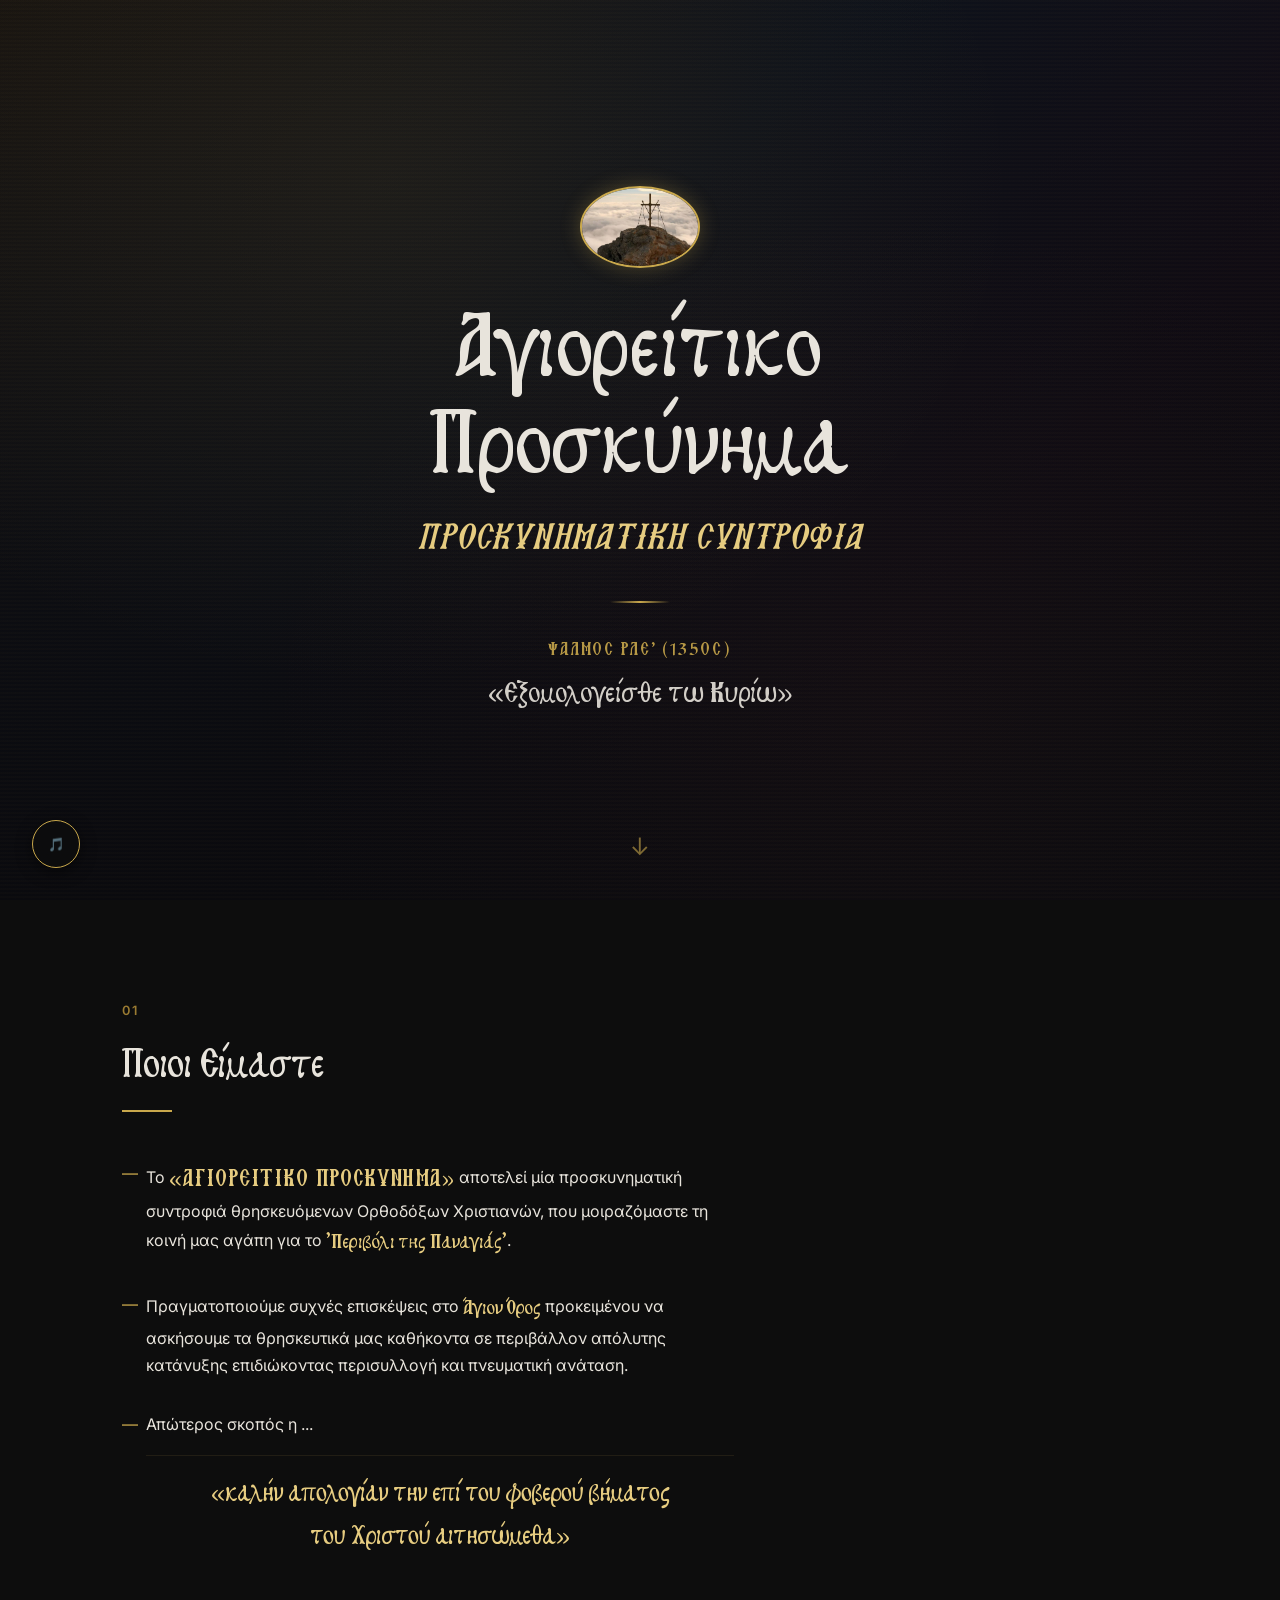
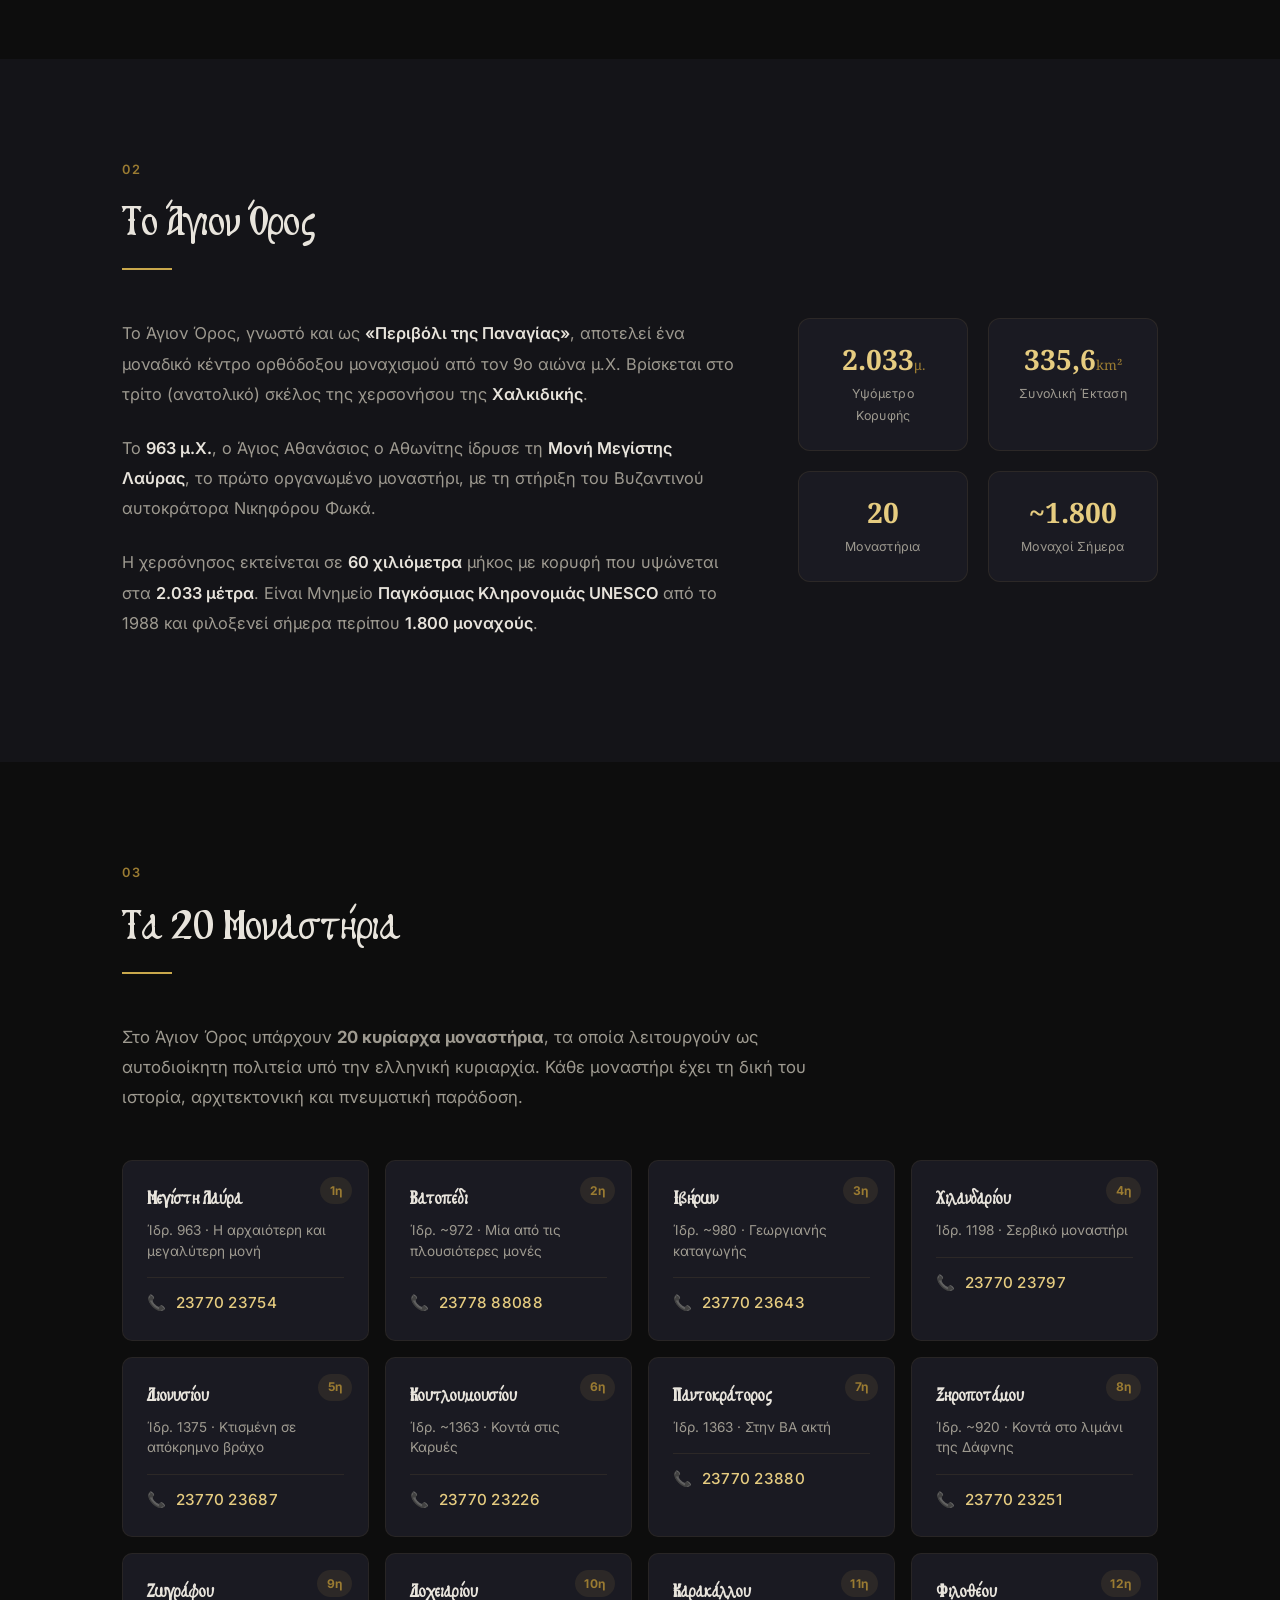
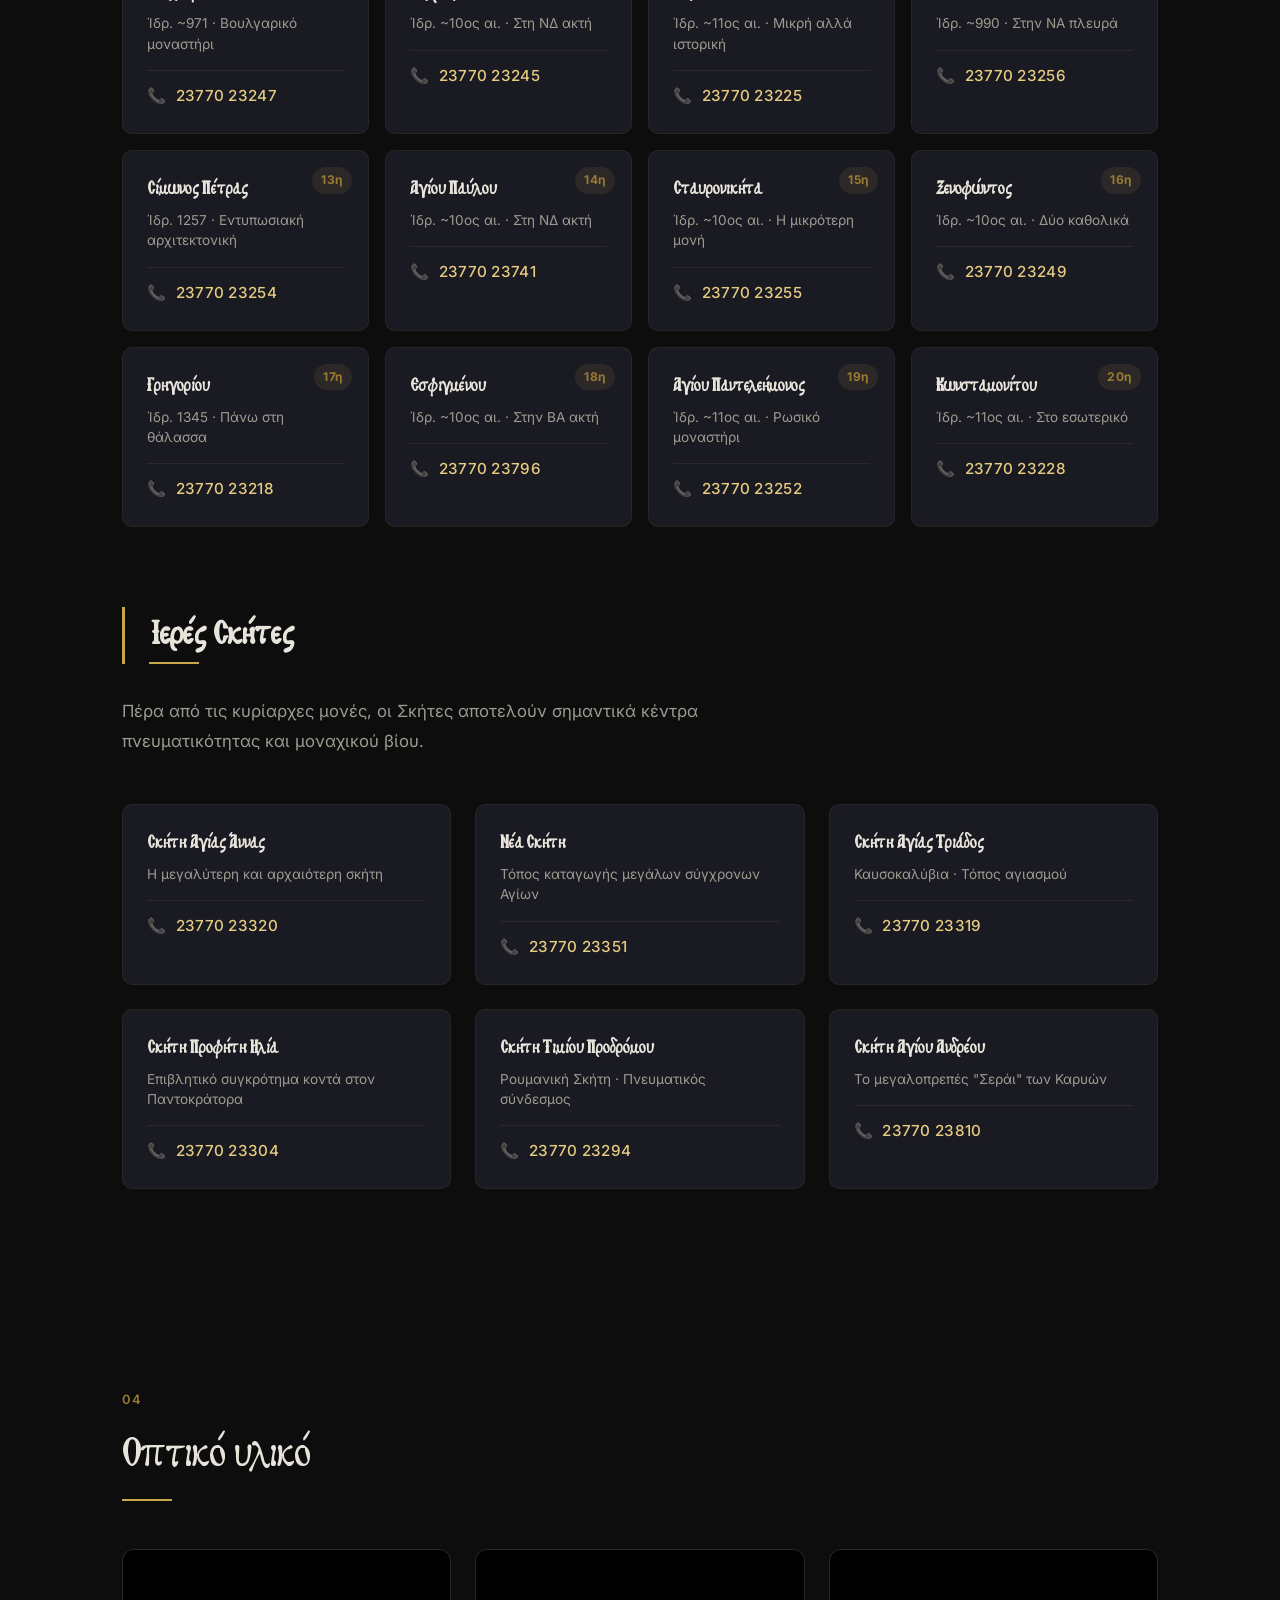
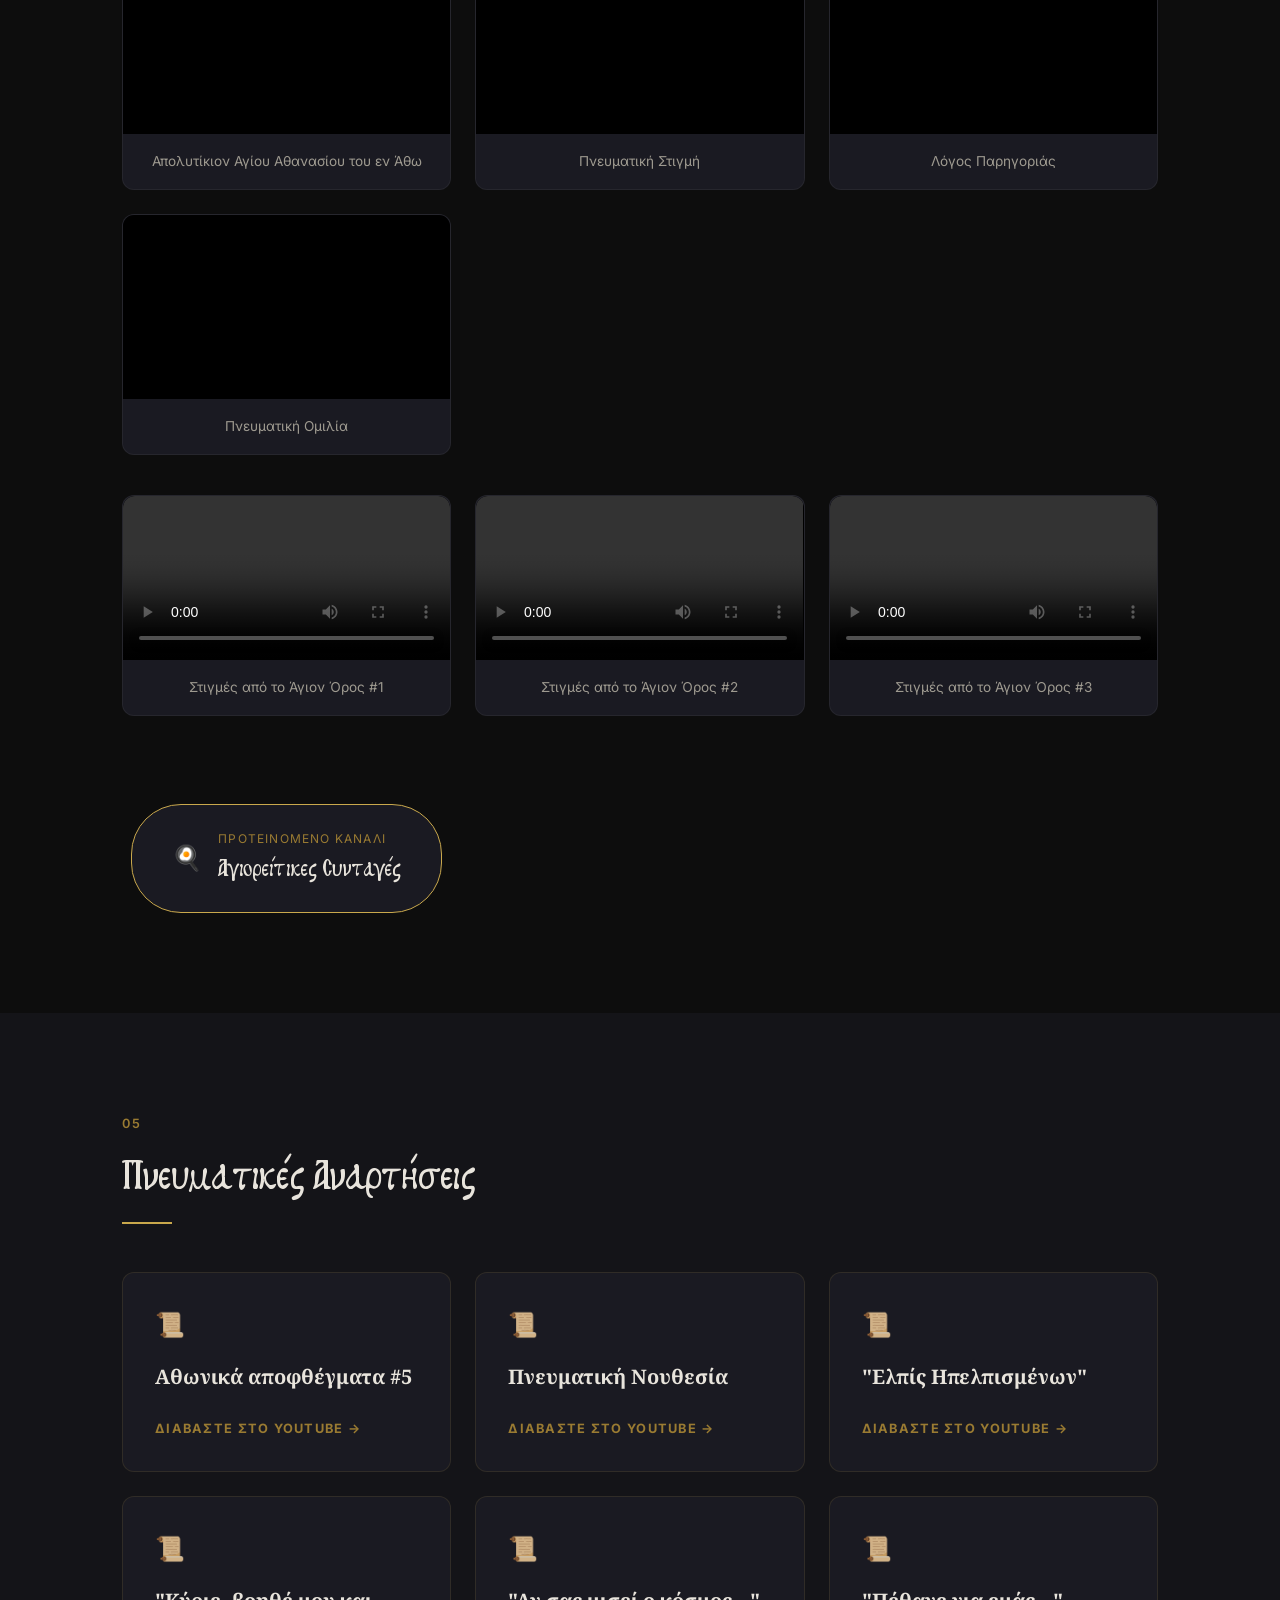
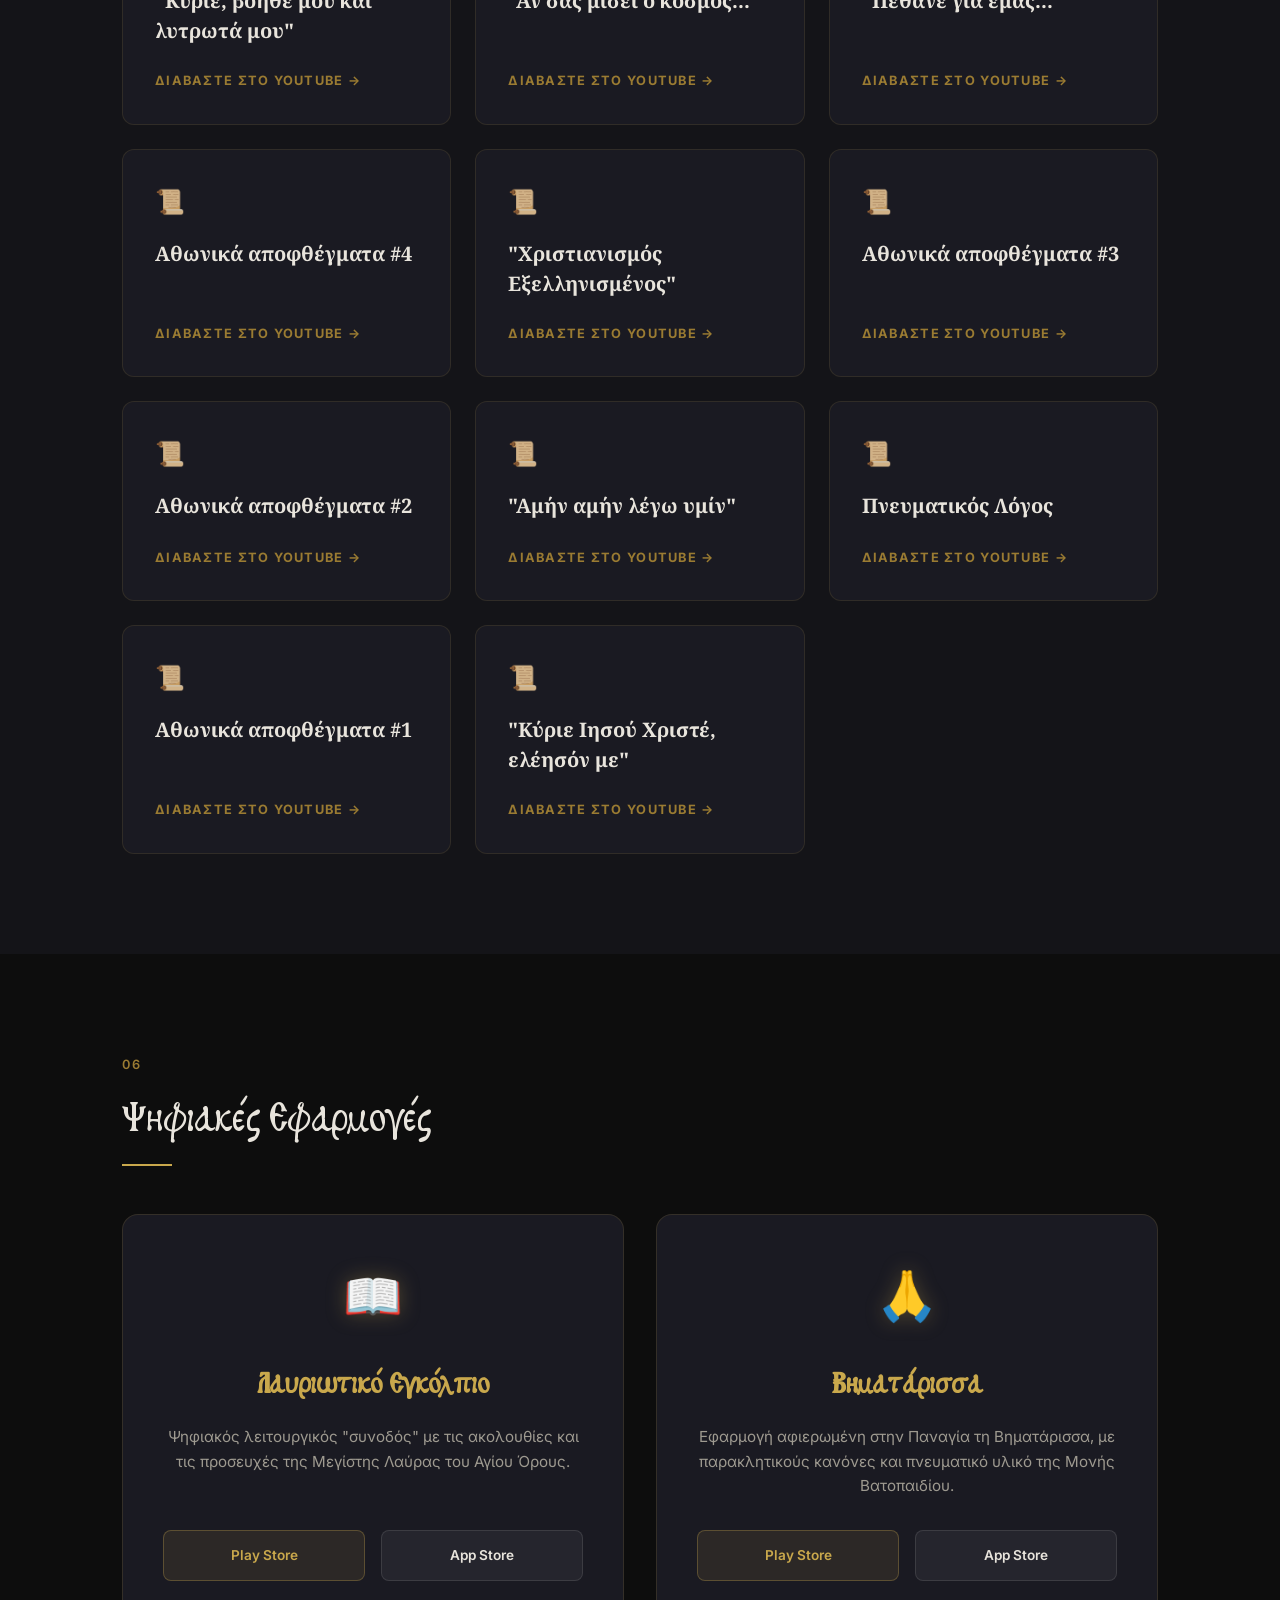
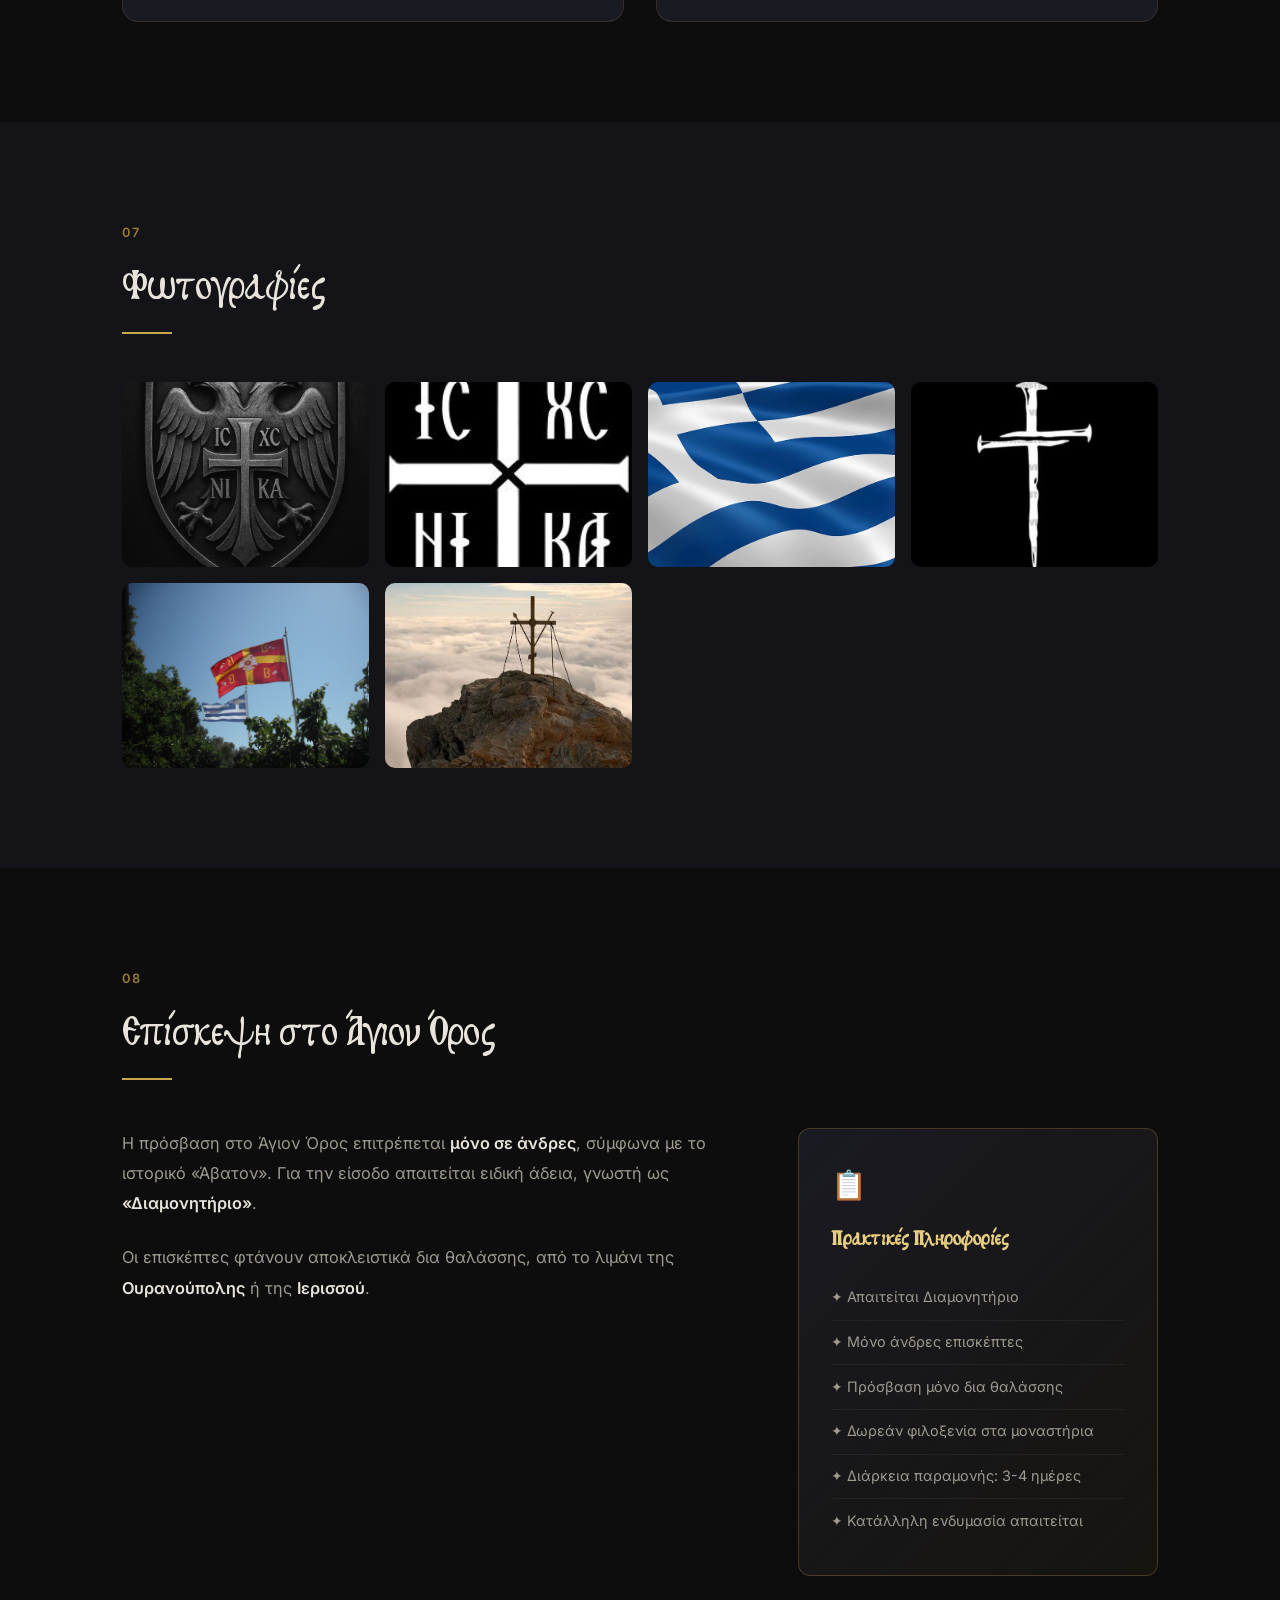
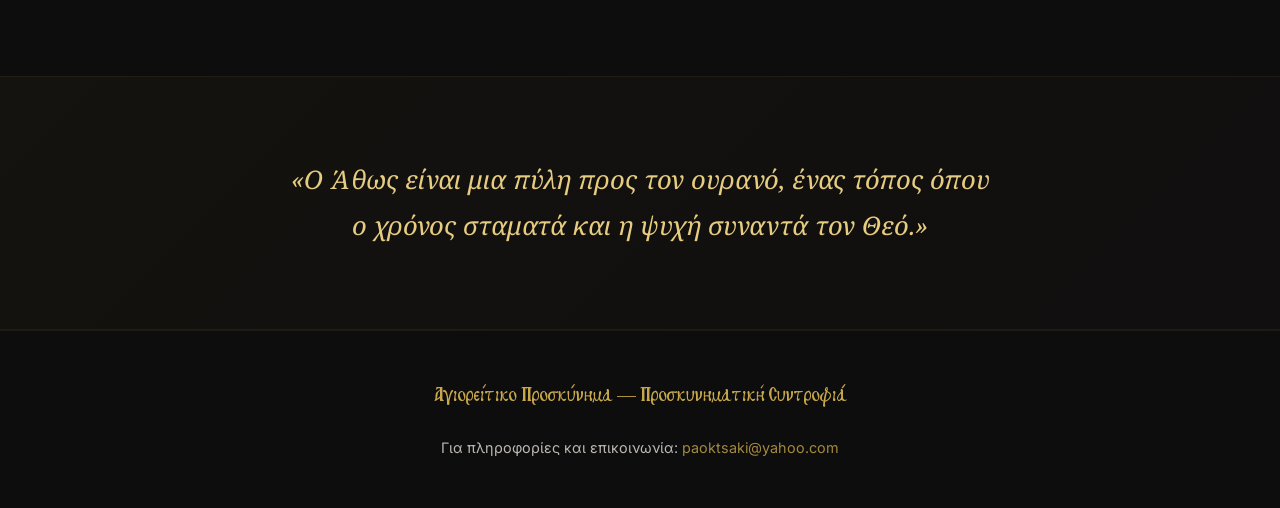
==== index.html @ a8bf2a65 "Add Ψηφιακές Εφαρμογές section with suggested apps" ====
<!DOCTYPE html>
<html lang="el">

<head>
    <meta charset="UTF-8">
    <meta name="viewport" content="width=device-width, initial-scale=1.0">
    <meta name="description" content="Αγιορείτικο Προσκύνημα — Προσκυνηματική συντροφιά στο Άγιον Όρος.">
    <title>Αγιορείτικο Προσκύνημα — Προσκυνηματική Συντροφιά</title>
    <link rel="preconnect" href="https://fonts.googleapis.com">
    <link rel="preconnect" href="https://fonts.gstatic.com" crossorigin>
    <link
        href="https://fonts.googleapis.com/css2?family=Noto+Serif:ital,wght@0,400;0,700;1,400&family=Inter:wght@300;400;600;700&display=swap"
        rel="stylesheet">
    <link rel="stylesheet" href="css/style.css">
    <meta name="referrer" content="strict-origin-when-cross-origin">
</head>

<body>

    <!-- Hero Section -->
    <header class="hero">
        <div class="hero-overlay"></div>
        <div class="hero-content">
            <div class="hero-icon-top" style="margin-bottom: 1.5rem;">
                <img src="photos/hero_icon.jpg" alt="Icon"
                    style="width: 120px; height: auto; border-radius: 50%; border: 2px solid var(--color-gold); box-shadow: 0 0 20px rgba(201, 168, 76, 0.3);">
            </div>
            <h1 class="hero-title">Αγιορείτικο Προσκύνημα</h1>
            <p class="hero-tagline font-medieval" style="font-size: 2.2rem; letter-spacing: 0.05em; margin-top: 1rem;">
                ΠΡΟΣΚΥΝΗΜΑΤΙΚΗ ΣΥΝΤΡΟΦΙΑ</p>
            <div class="hero-divider" style="margin-bottom: 2rem;"></div>
            <div class="hero-quote font-medieval"
                style="max-width: 800px; margin: 0 auto; color: var(--color-white); opacity: 0.9;">
                <p
                    style="font-size: 1.1rem; color: var(--color-gold); margin-bottom: 0.5rem; text-transform: uppercase; letter-spacing: 0.1em;">
                    Ψαλμός ρλε' (135ος)</p>
                <p style="font-size: 1.8rem; line-height: 1.4;">«Εξομολογείσθε τω Κυρίω»</p>
            </div>
        </div>
        <div class="scroll-indicator">
            <span>↓</span>
        </div>
    </header>

    <!-- Navigation -->
    <nav class="main-nav" id="mainNav">
        <div class="nav-inner">
            <a href="#" class="nav-logo">Αγιορείτικο Προσκύνημα</a>
            <ul class="nav-links">
                <li><a href="#about">Ποιοι Είμαστε</a></li>
                <li><a href="#athos">Άγιον Όρος</a></li>
                <li><a href="#monasteries">Μοναστήρια</a></li>
                <li><a href="#spiritual">Οπτικό υλικό</a></li>
                <li><a href="#posts">Αναρτήσεις</a></li>
                <li><a href="#apps">Εφαρμογές</a></li>
                <li><a href="#gallery">Φωτογραφίες</a></li>
                <li><a href="#access">Επίσκεψη</a></li>
            </ul>
        </div>
    </nav>

    <!-- Main Content -->
    <main>

        <!-- About Us Section -->
        <section class="content-section" id="about">
            <div class="section-container">
                <div class="section-header">
                    <span class="section-number">01</span>
                    <h2>Ποιοι Είμαστε</h2>
                    <div class="section-line"></div>
                </div>
                <div class="content-grid">
                    <div class="content-text">
                        <ul style="list-style: none; padding: 0;">
                            <li style="margin-bottom: 2rem; position: relative; padding-left: 1.5rem;">
                                <span style="position: absolute; left: 0; color: var(--color-gold);">—</span>
                                Το <span class="font-medieval"
                                    style="font-size: 1.4rem; letter-spacing: 0.05em;">«ΑΓΙΟΡΕΙΤΙΚΟ ΠΡΟΣΚΥΝΗΜΑ»</span>
                                αποτελεί μία προσκυνηματική συντροφιά θρησκευόμενων Ορθοδόξων Χριστιανών, που
                                μοιραζόμαστε τη κοινή μας αγάπη για το <span class="font-medieval">'Περιβόλι της
                                    Παναγιάς'</span>.
                            </li>
                            <li style="margin-bottom: 2rem; position: relative; padding-left: 1.5rem;">
                                <span style="position: absolute; left: 0; color: var(--color-gold);">—</span>
                                Πραγματοποιούμε συχνές επισκέψεις στο <span class="font-medieval"
                                    style="font-size: 1.25rem;">Άγιον Όρος</span> προκειμένου να ασκήσουμε τα
                                θρησκευτικά μας καθήκοντα σε περιβάλλον απόλυτης κατάνυξης επιδιώκοντας περισυλλογή και
                                πνευματική ανάταση.
                            </li>
                            <li style="position: relative; padding-left: 1.5rem;">
                                <span style="position: absolute; left: 0; color: var(--color-gold);">—</span>
                                Απώτερος σκοπός η ... <span class="font-medieval"
                                    style="display: block; margin-top: 1rem; font-size: 1.6rem; text-align: center; border-top: 1px solid rgba(201,168,76,0.1); padding-top: 1rem;">«καλήν
                                    απολογίαν την επί του φοβερού βήματος<br>του Χριστού αιτησώμεθα»</span>
                            </li>
                        </ul>
                    </div>
                </div>
        </section>

        <!-- Mount Athos Section -->
        <section class="content-section alt-bg" id="athos">
            <div class="section-container">
                <div class="section-header">
                    <span class="section-number">02</span>
                    <h2>Το Άγιον Όρος</h2>
                    <div class="section-line"></div>
                </div>
                <div class="content-grid">
                    <div class="content-text">
                        <p>Το Άγιον Όρος, γνωστό και ως <strong>«Περιβόλι της Παναγίας»</strong>, αποτελεί ένα μοναδικό
                            κέντρο ορθόδοξου μοναχισμού από τον 9ο αιώνα μ.Χ. Βρίσκεται στο τρίτο (ανατολικό) σκέλος της
                            χερσονήσου της <strong>Χαλκιδικής</strong>.</p>
                        <p>Το <strong>963 μ.Χ.</strong>, ο Άγιος Αθανάσιος ο Αθωνίτης ίδρυσε τη <strong>Μονή Μεγίστης
                                Λαύρας</strong>, το πρώτο οργανωμένο μοναστήρι, με τη στήριξη του Βυζαντινού αυτοκράτορα
                            Νικηφόρου Φωκά.</p>
                        <p>Η χερσόνησος εκτείνεται σε <strong>60 χιλιόμετρα</strong> μήκος με κορυφή που υψώνεται στα
                            <strong>2.033 μέτρα</strong>. Είναι Μνημείο <strong>Παγκόσμιας Κληρονομιάς UNESCO</strong>
                            από το 1988 και φιλοξενεί σήμερα περίπου <strong>1.800 μοναχούς</strong>.
                        </p>
                    </div>
                    <div class="content-sidebar">
                        <div class="stats-grid">
                            <div class="stat-item">
                                <div class="stat-number">2.033<span class="stat-unit">μ.</span></div>
                                <div class="stat-label">Υψόμετρο Κορυφής</div>
                            </div>
                            <div class="stat-item">
                                <div class="stat-number">335,6<span class="stat-unit">km²</span></div>
                                <div class="stat-label">Συνολική Έκταση</div>
                            </div>
                            <div class="stat-item">
                                <div class="stat-number">20<span class="stat-unit"></span></div>
                                <div class="stat-label">Μοναστήρια</div>
                            </div>
                            <div class="stat-item">
                                <div class="stat-number">~1.800<span class="stat-unit"></span></div>
                                <div class="stat-label">Μοναχοί Σήμερα</div>
                            </div>
                        </div>
                    </div>
                </div>
            </div>
        </section>

        <!-- Monasteries Section -->
        <section class="content-section" id="monasteries">
            <div class="section-container">
                <div class="section-header">
                    <span class="section-number">03</span>
                    <h2>Τα 20 Μοναστήρια</h2>
                    <div class="section-line"></div>
                </div>
                <p class="section-intro">Στο Άγιον Όρος υπάρχουν <strong>20 κυρίαρχα μοναστήρια</strong>, τα οποία
                    λειτουργούν ως αυτοδιοίκητη πολιτεία υπό την ελληνική κυριαρχία. Κάθε μοναστήρι έχει τη δική του
                    ιστορία, αρχιτεκτονική και πνευματική παράδοση.</p>

                <div class="monastery-grid">
                    <div class="monastery-card">
                        <div class="monastery-rank">1η</div>
                        <h3>Μεγίστη Λαύρα</h3>
                        <p>Ίδρ. 963 · Η αρχαιότερη και μεγαλύτερη μονή</p>
                        <div class="monastery-contact">
                            <span>📞</span> <a href="tel:+302377023754" class="contact-link">23770 23754</a>
                        </div>
                    </div>
                    <div class="monastery-card">
                        <div class="monastery-rank">2η</div>
                        <h3>Βατοπέδι</h3>
                        <p>Ίδρ. ~972 · Μία από τις πλουσιότερες μονές</p>
                        <div class="monastery-contact">
                            <span>📞</span> <a href="tel:+302377888088" class="contact-link">23778 88088</a>
                        </div>
                    </div>
                    <div class="monastery-card">
                        <div class="monastery-rank">3η</div>
                        <h3>Ιβήρων</h3>
                        <p>Ίδρ. ~980 · Γεωργιανής καταγωγής</p>
                        <div class="monastery-contact">
                            <span>📞</span> <a href="tel:+302377023643" class="contact-link">23770 23643</a>
                        </div>
                    </div>
                    <div class="monastery-card">
                        <div class="monastery-rank">4η</div>
                        <h3>Χιλανδαρίου</h3>
                        <p>Ίδρ. 1198 · Σερβικό μοναστήρι</p>
                        <div class="monastery-contact">
                            <span>📞</span> <a href="tel:+302377023797" class="contact-link">23770 23797</a>
                        </div>
                    </div>
                    <div class="monastery-card">
                        <div class="monastery-rank">5η</div>
                        <h3>Διονυσίου</h3>
                        <p>Ίδρ. 1375 · Κτισμένη σε απόκρημνο βράχο</p>
                        <div class="monastery-contact">
                            <span>📞</span> <a href="tel:+302377023687" class="contact-link">23770 23687</a>
                        </div>
                    </div>
                    <div class="monastery-card">
                        <div class="monastery-rank">6η</div>
                        <h3>Κουτλουμουσίου</h3>
                        <p>Ίδρ. ~1363 · Κοντά στις Καρυές</p>
                        <div class="monastery-contact">
                            <span>📞</span> <a href="tel:+302377023226" class="contact-link">23770 23226</a>
                        </div>
                    </div>
                    <div class="monastery-card">
                        <div class="monastery-rank">7η</div>
                        <h3>Παντοκράτορος</h3>
                        <p>Ίδρ. 1363 · Στην ΒΑ ακτή</p>
                        <div class="monastery-contact">
                            <span>📞</span> <a href="tel:+302377023880" class="contact-link">23770 23880</a>
                        </div>
                    </div>
                    <div class="monastery-card">
                        <div class="monastery-rank">8η</div>
                        <h3>Ξηροποτάμου</h3>
                        <p>Ίδρ. ~920 · Κοντά στο λιμάνι της Δάφνης</p>
                        <div class="monastery-contact">
                            <span>📞</span> <a href="tel:+302377023251" class="contact-link">23770 23251</a>
                        </div>
                    </div>
                    <div class="monastery-card">
                        <div class="monastery-rank">9η</div>
                        <h3>Ζωγράφου</h3>
                        <p>Ίδρ. ~971 · Βουλγαρικό μοναστήρι</p>
                        <div class="monastery-contact">
                            <span>📞</span> <a href="tel:+302377023247" class="contact-link">23770 23247</a>
                        </div>
                    </div>
                    <div class="monastery-card">
                        <div class="monastery-rank">10η</div>
                        <h3>Δοχειαρίου</h3>
                        <p>Ίδρ. ~10ος αι. · Στη ΝΔ ακτή</p>
                        <div class="monastery-contact">
                            <span>📞</span> <a href="tel:+302377023245" class="contact-link">23770 23245</a>
                        </div>
                    </div>
                    <div class="monastery-card">
                        <div class="monastery-rank">11η</div>
                        <h3>Καρακάλλου</h3>
                        <p>Ίδρ. ~11ος αι. · Μικρή αλλά ιστορική</p>
                        <div class="monastery-contact">
                            <span>📞</span> <a href="tel:+302377023225" class="contact-link">23770 23225</a>
                        </div>
                    </div>
                    <div class="monastery-card">
                        <div class="monastery-rank">12η</div>
                        <h3>Φιλοθέου</h3>
                        <p>Ίδρ. ~990 · Στην ΝΑ πλευρά</p>
                        <div class="monastery-contact">
                            <span>📞</span> <a href="tel:+302377023256" class="contact-link">23770 23256</a>
                        </div>
                    </div>
                    <div class="monastery-card">
                        <div class="monastery-rank">13η</div>
                        <h3>Σίμωνος Πέτρας</h3>
                        <p>Ίδρ. 1257 · Εντυπωσιακή αρχιτεκτονική</p>
                        <div class="monastery-contact">
                            <span>📞</span> <a href="tel:+302377023254" class="contact-link">23770 23254</a>
                        </div>
                    </div>
                    <div class="monastery-card">
                        <div class="monastery-rank">14η</div>
                        <h3>Αγίου Παύλου</h3>
                        <p>Ίδρ. ~10ος αι. · Στη ΝΔ ακτή</p>
                        <div class="monastery-contact">
                            <span>📞</span> <a href="tel:+302377023741" class="contact-link">23770 23741</a>
                        </div>
                    </div>
                    <div class="monastery-card">
                        <div class="monastery-rank">15η</div>
                        <h3>Σταυρονικήτα</h3>
                        <p>Ίδρ. ~10ος αι. · Η μικρότερη μονή</p>
                        <div class="monastery-contact">
                            <span>📞</span> <a href="tel:+302377023255" class="contact-link">23770 23255</a>
                        </div>
                    </div>
                    <div class="monastery-card">
                        <div class="monastery-rank">16η</div>
                        <h3>Ξενοφώντος</h3>
                        <p>Ίδρ. ~10ος αι. · Δύο καθολικά</p>
                        <div class="monastery-contact">
                            <span>📞</span> <a href="tel:+302377023249" class="contact-link">23770 23249</a>
                        </div>
                    </div>
                    <div class="monastery-card">
                        <div class="monastery-rank">17η</div>
                        <h3>Γρηγορίου</h3>
                        <p>Ίδρ. 1345 · Πάνω στη θάλασσα</p>
                        <div class="monastery-contact">
                            <span>📞</span> <a href="tel:+302377023218" class="contact-link">23770 23218</a>
                        </div>
                    </div>
                    <div class="monastery-card">
                        <div class="monastery-rank">18η</div>
                        <h3>Εσφιγμένου</h3>
                        <p>Ίδρ. ~10ος αι. · Στην ΒΑ ακτή</p>
                        <div class="monastery-contact">
                            <span>📞</span> <a href="tel:+302377023796" class="contact-link">23770 23796</a>
                        </div>
                    </div>
                    <div class="monastery-card">
                        <div class="monastery-rank">19η</div>
                        <h3>Αγίου Παντελεήμονος</h3>
                        <p>Ίδρ. ~11ος αι. · Ρωσικό μοναστήρι</p>
                        <div class="monastery-contact">
                            <span>📞</span> <a href="tel:+302377023252" class="contact-link">23770 23252</a>
                        </div>
                    </div>
                    <div class="monastery-card">
                        <div class="monastery-rank">20η</div>
                        <h3>Κωνσταμονίτου</h3>
                        <p>Ίδρ. ~11ος αι. · Στο εσωτερικό</p>
                        <div class="monastery-contact">
                            <span>📞</span> <a href="tel:+302377023228" class="contact-link">23770 23228</a>
                        </div>
                    </div>
                </div>

                <!-- Sketes Subsection -->
                <div class="video-section-header" style="margin-top: 5rem; margin-bottom: 2rem;">
                    <h3 style="font-family: 'MedievalManuscript', var(--font-serif); font-size: 2rem;">Ιερές Σκήτες</h3>
                    <div class="section-line"></div>
                </div>
                <p class="section-intro">Πέρα από τις κυρίαρχες μονές, οι Σκήτες αποτελούν σημαντικά κέντρα
                    πνευματικότητας και μοναχικού βίου.</p>

                <div class="skete-grid">
                    <div class="monastery-card">
                        <h3>Σκήτη Αγίας Άννας</h3>
                        <p>Η μεγαλύτερη και αρχαιότερη σκήτη</p>
                        <div class="monastery-contact">
                            <span>📞</span> <a href="tel:+302377023320" class="contact-link">23770 23320</a>
                        </div>
                    </div>
                    <div class="monastery-card">
                        <h3>Νέα Σκήτη</h3>
                        <p>Τόπος καταγωγής μεγάλων σύγχρονων Αγίων</p>
                        <div class="monastery-contact">
                            <span>📞</span> <a href="tel:+302377023351" class="contact-link">23770 23351</a>
                        </div>
                    </div>
                    <div class="monastery-card">
                        <h3>Σκήτη Αγίας Τριάδος</h3>
                        <p>Καυσοκαλύβια · Τόπος αγιασμού</p>
                        <div class="monastery-contact">
                            <span>📞</span> <a href="tel:+302377023319" class="contact-link">23770 23319</a>
                        </div>
                    </div>
                    <div class="monastery-card">
                        <h3>Σκήτη Προφήτη Ηλία</h3>
                        <p>Επιβλητικό συγκρότημα κοντά στον Παντοκράτορα</p>
                        <div class="monastery-contact">
                            <span>📞</span> <a href="tel:+302377023304" class="contact-link">23770 23304</a>
                        </div>
                    </div>
                    <div class="monastery-card">
                        <h3>Σκήτη Τιμίου Προδρόμου</h3>
                        <p>Ρουμανική Σκήτη · Πνευματικός σύνδεσμος</p>
                        <div class="monastery-contact">
                            <span>📞</span> <a href="tel:+302377023294" class="contact-link">23770 23294</a>
                        </div>
                    </div>
                    <div class="monastery-card">
                        <h3>Σκήτη Αγίου Ανδρέου</h3>
                        <p>Το μεγαλοπρεπές "Σεράι" των Καρυών</p>
                        <div class="monastery-contact">
                            <span>📞</span> <a href="tel:+302377023810" class="contact-link">23770 23810</a>
                        </div>
                    </div>
                </div>
            </div>
        </section>

        <!-- Spiritual Section -->
        <section class="content-section" id="spiritual">
            <div class="section-container">
                <div class="section-header">
                    <span class="section-number">04</span>
                    <h2>Οπτικό υλικό</h2>
                    <div class="section-line"></div>
                </div>




                <div class="video-grid">
                    <!-- Main Hymn -->
                    <div class="video-item">
                        <div class="video-wrapper">
                            <iframe src="https://www.youtube.com/embed/gNTsjJX26zE" title="YouTube video player"
                                frameborder="0"
                                allow="accelerometer; autoplay; clipboard-write; encrypted-media; gyroscope; picture-in-picture; web-share"
                                referrerpolicy="strict-origin-when-cross-origin"
                                sandbox="allow-forms allow-scripts allow-pointer-lock allow-same-origin allow-top-navigation"
                                allowfullscreen></iframe>
                        </div>
                        <p class="video-caption">Απολυτίκιον Αγίου Αθανασίου του εν Άθω</p>
                    </div>

                    <!-- Videos -->

                    <!-- Shorts -->
                    <div class="video-item">
                        <div class="video-wrapper">
                            <iframe src="https://www.youtube.com/embed/8Quzcqf6ZXA" title="YouTube video player"
                                frameborder="0"
                                allow="accelerometer; autoplay; clipboard-write; encrypted-media; gyroscope; picture-in-picture; web-share"
                                referrerpolicy="strict-origin-when-cross-origin"
                                sandbox="allow-forms allow-scripts allow-pointer-lock allow-same-origin allow-top-navigation"
                                allowfullscreen></iframe>
                        </div>
                        <p class="video-caption">Πνευματική Στιγμή</p>
                    </div>
                    <div class="video-item">
                        <div class="video-wrapper">
                            <iframe src="https://www.youtube-nocookie.com/embed/-23bOKvQoyQ"
                                title="YouTube video player" frameborder="0"
                                allow="accelerometer; autoplay; clipboard-write; encrypted-media; gyroscope; picture-in-picture; web-share"
                                referrerpolicy="strict-origin-when-cross-origin"
                                sandbox="allow-forms allow-scripts allow-pointer-lock allow-same-origin allow-top-navigation"
                                allowfullscreen></iframe>
                        </div>
                        <p class="video-caption">Λόγος Παρηγοριάς</p>
                    </div>
                    <div class="video-item">
                        <div class="video-wrapper">
                            <iframe src="https://www.youtube-nocookie.com/embed/yblIjaWSrGs"
                                title="YouTube video player" frameborder="0"
                                allow="accelerometer; autoplay; clipboard-write; encrypted-media; gyroscope; picture-in-picture; web-share"
                                referrerpolicy="strict-origin-when-cross-origin"
                                sandbox="allow-forms allow-scripts allow-pointer-lock allow-same-origin allow-top-navigation"
                                allowfullscreen></iframe>
                        </div>
                        <p class="video-caption">Πνευματική Ομιλία</p>
                    </div>
                </div>

                <!-- Local Videos Grid -->
                <div class="video-grid" style="margin-top: 2.5rem;">
                    <div class="video-item">
                        <video controls
                            style="width: 100%; border-radius: 12px 12px 0 0; display: block; background: #000;">
                            <source
                                src="videos/0-02-05-375992f4dc66f9742d6bbb23220ef4da669464dd27d0cb33534bd1d5ae1b5d3c_f1b6997920e3438f.mp4"
                                type="video/mp4">
                            Το πρόγραμμα περιήγησής σας δεν υποστηρίζει το βίντεο.
                        </video>
                        <p class="video-caption">Στιγμές από το Άγιον Όρος #1</p>
                    </div>
                    <div class="video-item">
                        <video controls
                            style="width: 100%; border-radius: 12px 12px 0 0; display: block; background: #000;">
                            <source
                                src="videos/0-02-05-4f1cbac594ec223c654869f67035ded7978c68db9cfbac22e0205930f01e0c0d_6a81c1334329b2b1.mp4"
                                type="video/mp4">
                            Το πρόγραμμα περιήγησής σας δεν υποστηρίζει το βίντεο.
                        </video>
                        <p class="video-caption">Στιγμές από το Άγιον Όρος #2</p>
                    </div>
                    <div class="video-item">
                        <video controls
                            style="width: 100%; border-radius: 12px 12px 0 0; display: block; background: #000;">
                            <source
                                src="videos/0-02-05-8383896b0f5c49b578d2d82e2cc638679754e0334def8952303c5752f9c4b486_fff670569b1479bb.mp4"
                                type="video/mp4">
                            Το πρόγραμμα περιήγησής σας δεν υποστηρίζει το βίντεο.
                        </video>
                        <p class="video-caption">Στιγμές από το Άγιον Όρος #3</p>
                    </div>
                    <!-- Suggested Channel -->
                    <div style="margin-top: 4rem; text-align: center;">
                        <a href="https://youtube.com/@agioritikessintages?si=q1pi9f1GaM9CZ24C" target="_blank"
                            style="display: inline-flex; align-items: center; gap: 1rem; padding: 1.5rem 2.5rem; background: var(--color-surface); border: 1px solid var(--color-gold); border-radius: 50px; text-decoration: none; transition: all 0.3s ease;">
                            <span style="font-size: 1.5rem;">🍳</span>
                            <div style="text-align: left;">
                                <span
                                    style="display: block; font-size: 0.75rem; text-transform: uppercase; letter-spacing: 0.1em; color: var(--color-gold-dark);">Προτεινόμενο
                                    Κανάλι</span>
                                <span
                                    style="display: block; font-family: 'MedievalManuscript', var(--font-serif); font-size: 1.4rem; color: var(--color-text);">Αγιορείτικες
                                    Συνταγές</span>
                            </div>
                        </a>
                    </div>
                </div>
        </section>

        <!-- YouTube Posts Section -->
        <section class="content-section alt-bg" id="posts">
            <div class="section-container">
                <div class="section-header">
                    <span class="section-number">05</span>
                    <h2>Πνευματικές Αναρτήσεις</h2>
                    <div class="section-line"></div>
                </div>
                <div class="post-grid">
                    <a href="https://www.youtube.com/post/UgkxDFhLeA9pvyqdq5HU3WCXtzRE1o7RLT9o" target="_blank"
                        class="post-card">
                        <div class="post-card-icon">📜</div>
                        <h3 class="post-card-title">Αθωνικά αποφθέγματα #5</h3>
                        <span class="post-card-link">Διαβάστε στο YouTube →</span>
                    </a>
                    <a href="https://www.youtube.com/post/UgkxV7YoQVsPzy5nPJ5oFAU7Ptr47sTtQEhw" target="_blank"
                        class="post-card">
                        <div class="post-card-icon">📜</div>
                        <h3 class="post-card-title">Πνευματική Νουθεσία</h3>
                        <span class="post-card-link">Διαβάστε στο YouTube →</span>
                    </a>
                    <a href="https://www.youtube.com/post/Ugkx2eS3C0due9eMPZIZe-8057HpmIEeR5XY" target="_blank"
                        class="post-card">
                        <div class="post-card-icon">📜</div>
                        <h3 class="post-card-title">"Ελπίς Ηπελπισμένων"</h3>
                        <span class="post-card-link">Διαβάστε στο YouTube →</span>
                    </a>
                    <a href="https://www.youtube.com/post/UgkxffkICwMA02FDefxmCH7uQ4qrp_xvbjMJ" target="_blank"
                        class="post-card">
                        <div class="post-card-icon">📜</div>
                        <h3 class="post-card-title">"Κύριε, βοηθέ μου και λυτρωτά μου"</h3>
                        <span class="post-card-link">Διαβάστε στο YouTube →</span>
                    </a>
                    <a href="https://www.youtube.com/post/Ugkx05QgNjQiuQnHU5wu4JcgFkrnMVPyGjLj" target="_blank"
                        class="post-card">
                        <div class="post-card-icon">📜</div>
                        <h3 class="post-card-title">"Αν σας μισεί ο κόσμος..."</h3>
                        <span class="post-card-link">Διαβάστε στο YouTube →</span>
                    </a>
                    <a href="https://www.youtube.com/post/UgkxZ7AkvBzS8PKa25Seheux6yTzP0bi3ROU" target="_blank"
                        class="post-card">
                        <div class="post-card-icon">📜</div>
                        <h3 class="post-card-title">"Πέθανε για εμάς..."</h3>
                        <span class="post-card-link">Διαβάστε στο YouTube →</span>
                    </a>
                    <a href="https://www.youtube.com/post/UgkxbNlGRNkkVu0b-3eHq_HWe9it72noXFht" target="_blank"
                        class="post-card">
                        <div class="post-card-icon">📜</div>
                        <h3 class="post-card-title">Αθωνικά αποφθέγματα #4</h3>
                        <span class="post-card-link">Διαβάστε στο YouTube →</span>
                    </a>
                    <a href="https://www.youtube.com/post/UgkxrNlPgdKJkCpsLnIEfkL3I-fG7lIB-FUu" target="_blank"
                        class="post-card">
                        <div class="post-card-icon">📜</div>
                        <h3 class="post-card-title">"Χριστιανισμός Εξελληνισμένος"</h3>
                        <span class="post-card-link">Διαβάστε στο YouTube →</span>
                    </a>
                    <a href="https://www.youtube.com/post/UgkxJ8kRWx7u4_hHGgI1nn8u1nB-UjFw1P1g" target="_blank"
                        class="post-card">
                        <div class="post-card-icon">📜</div>
                        <h3 class="post-card-title">Αθωνικά αποφθέγματα #3</h3>
                        <span class="post-card-link">Διαβάστε στο YouTube →</span>
                    </a>
                    <a href="https://www.youtube.com/post/UgkxLud13HpXwJjgzfQYque9DsX1OyAykUnD" target="_blank"
                        class="post-card">
                        <div class="post-card-icon">📜</div>
                        <h3 class="post-card-title">Αθωνικά αποφθέγματα #2</h3>
                        <span class="post-card-link">Διαβάστε στο YouTube →</span>
                    </a>
                    <a href="https://www.youtube.com/post/UgkxT8IYHSdMU0birv-AY8X3l7r7UC30rZSX" target="_blank"
                        class="post-card">
                        <div class="post-card-icon">📜</div>
                        <h3 class="post-card-title">"Αμήν αμήν λέγω υμίν"</h3>
                        <span class="post-card-link">Διαβάστε στο YouTube →</span>
                    </a>
                    <a href="https://www.youtube.com/post/Ugkxk0S0jE8xPS_I950nrulotFKuvp9O5cOM" target="_blank"
                        class="post-card">
                        <div class="post-card-icon">📜</div>
                        <h3 class="post-card-title">Πνευματικός Λόγος</h3>
                        <span class="post-card-link">Διαβάστε στο YouTube →</span>
                    </a>
                    <a href="https://www.youtube.com/post/UgkxQzp2w5FSDduMnVIjjOTnEdvOXOyElOB_" target="_blank"
                        class="post-card">
                        <div class="post-card-icon">📜</div>
                        <h3 class="post-card-title">Αθωνικά αποφθέγματα #1</h3>
                        <span class="post-card-link">Διαβάστε στο YouTube →</span>
                    </a>
                    <a href="https://www.youtube.com/post/UgkxBcjYQzf9stv4KDzV0y20kAvRCABOT5VM" target="_blank"
                        class="post-card">
                        <div class="post-card-icon">📜</div>
                        <h3 class="post-card-title">"Κύριε Ιησού Χριστέ, ελέησόν με"</h3>
                        <span class="post-card-link">Διαβάστε στο YouTube →</span>
                    </a>
                </div>
            </div>
        </section>

        <!-- Apps Section -->
        <section class="content-section" id="apps">
            <div class="section-container">
                <div class="section-header">
                    <span class="section-number">06</span>
                    <h2>Ψηφιακές Εφαρμογές</h2>
                    <div class="section-line"></div>
                </div>
                <div class="app-grid">
                    <!-- App 1: Lavriotiko Egkolpio -->
                    <div class="app-card">
                        <div class="app-card-icon">📖</div>
                        <h3>Λαυριωτικό Εγκόλπιο</h3>
                        <p>Ψηφιακός λειτουργικός "συνοδός" με τις ακολουθίες και τις προσευχές της Μεγίστης Λαύρας του
                            Αγίου Όρους.</p>
                        <div class="app-links">
                            <a href="https://play.google.com/store/apps/details?id=com.megistilavra.engolpion"
                                target="_blank" class="app-link-btn google-play">
                                <span>Play Store</span>
                            </a>
                            <a href="https://apps.apple.com/gr/app/%CE%BB%CE%B1%CF%85%CF%81%CE%B9%CF%89%CF%84%CE%B9%CE%BA%CF%8C-%CE%B5%CE%B3%CE%BA%CF%8C%CE%BB%CF%80%CE%B9%CE%BF/id1534005888"
                                target="_blank" class="app-link-btn app-store">
                                <span>App Store</span>
                            </a>
                        </div>
                    </div>
                    <!-- App 2: Vimatarissa -->
                    <div class="app-card">
                        <div class="app-card-icon">🙏</div>
                        <h3>Βηματάρισσα</h3>
                        <p>Εφαρμογή αφιερωμένη στην Παναγία τη Βηματάρισσα, με παρακλητικούς κανόνες και πνευματικό
                            υλικό της Μονής Βατοπαιδίου.</p>
                        <div class="app-links">
                            <a href="https://play.google.com/store/apps/details?id=tv.pemptousia.vimatarissa"
                                target="_blank" class="app-link-btn google-play">
                                <span>Play Store</span>
                            </a>
                            <a href="https://apps.apple.com/gr/app/%CE%B2%CE%B7%CE%BC%CE%B1%CF%84%CE%AC%CF%81%CE%B9%CF%83%CF%83%CE%B1-vimatarissa/id1633962232"
                                target="_blank" class="app-link-btn app-store">
                                <span>App Store</span>
                            </a>
                        </div>
                    </div>
                </div>
            </div>
        </section>

        <!-- Gallery Section -->
        <section class="content-section alt-bg" id="gallery">
            <div class="section-container">
                <div class="section-header">
                    <span class="section-number">07</span>
                    <h2>Φωτογραφίες</h2>
                    <div class="section-line"></div>
                </div>


                <!-- Gallery Grid -->
                <div class="gallery-grid" id="galleryGrid">
                    <!-- Photos will be added here dynamically via JS (static list) -->
                </div>

                <!-- Empty state (hidden if photos exist) -->
                <div class="gallery-empty" id="galleryEmpty" style="display: none;">
                    <p>Οι φωτογραφίες φορτώνονται...</p>
                </div>
            </div>
        </section>

        <!-- Access Section -->
        <section class="content-section" id="access">
            <div class="section-container">
                <div class="section-header">
                    <span class="section-number">08</span>
                    <h2>Επίσκεψη στο Άγιον Όρος</h2>
                    <div class="section-line"></div>
                </div>
                <div class="content-grid">
                    <div class="content-text">
                        <p>Η πρόσβαση στο Άγιον Όρος επιτρέπεται <strong>μόνο σε άνδρες</strong>, σύμφωνα με
                            το ιστορικό
                            «Άβατον». Για την είσοδο απαιτείται ειδική άδεια, γνωστή ως
                            <strong>«Διαμονητήριο»</strong>.
                        </p>
                        <p>Οι επισκέπτες φτάνουν αποκλειστικά δια θαλάσσης, από το λιμάνι της
                            <strong>Ουρανούπολης</strong> ή της <strong>Ιερισσού</strong>.
                        </p>
                    </div>
                    <div class="content-sidebar">
                        <div class="info-card accent">
                            <div class="info-card-icon">📋</div>
                            <h3>Πρακτικές Πληροφορίες</h3>
                            <ul class="info-list">
                                <li>✦ Απαιτείται Διαμονητήριο</li>
                                <li>✦ Μόνο άνδρες επισκέπτες</li>
                                <li>✦ Πρόσβαση μόνο δια θαλάσσης</li>
                                <li>✦ Δωρεάν φιλοξενία στα μοναστήρια</li>
                                <li>✦ Διάρκεια παραμονής: 3-4 ημέρες</li>
                                <li>✦ Κατάλληλη ενδυμασία απαιτείται</li>
                            </ul>
                        </div>
                    </div>
                </div>
            </div>
        </section>

        <!-- Quote Section -->
        <section class="quote-section">
            <div class="section-container">
                <blockquote class="main-quote">
                    <p>«Ο Άθως είναι μια πύλη προς τον ουρανό, ένας τόπος όπου ο χρόνος σταματά και η ψυχή
                        συναντά τον
                        Θεό.»</p>
                </blockquote>
            </div>
        </section>

    </main>

    <footer class="main-footer">
        <div class="section-container">
            <div class="footer-content">
                <p class="footer-text">Αγιορείτικο Προσκύνημα — Προσκυνηματική Συντροφιά</p>

                <div class="footer-contact" style="margin-top: 1.5rem; opacity: 0.8; font-size: 0.9rem;">
                    <p>Για πληροφορίες και επικοινωνία: <a href="mailto:paoktsaki@yahoo.com"
                            style="color: var(--color-gold); text-decoration: none;">paoktsaki@yahoo.com</a></p>
                </div>
            </div>
        </div>
    </footer>

    <!-- Photo Lightbox -->
    <div class="lightbox" id="lightbox">
        <button class="lightbox-close" id="lightboxClose">✕</button>
        <button class="lightbox-nav lightbox-prev" id="lightboxPrev">‹</button>
        <button class="lightbox-nav lightbox-next" id="lightboxNext">›</button>
        <img class="lightbox-img" id="lightboxImg" src="" alt="">
        <div class="lightbox-caption" id="lightboxCaption"></div>
    </div>

    <script>
        // ===== Sticky nav =====
        const nav = document.getElementById('mainNav');
        const hero = document.querySelector('.hero');
        window.addEventListener('scroll', () => {
            if (window.scrollY > hero.offsetHeight - 80) {
                nav.classList.add('sticky');
            } else {
                nav.classList.remove('sticky');
            }
        });

        // ===== Smooth scroll =====
        document.querySelectorAll('a[href^="#"]').forEach(anchor => {
            anchor.addEventListener('click', function (e) {
                e.preventDefault();
                const el = document.querySelector(this.getAttribute('href'));
                if (el) el.scrollIntoView({ behavior: 'smooth', block: 'start' });
            });
        });

        // ===== Fade-in on scroll =====
        const observerOptions = { threshold: 0.1, rootMargin: '0px 0px -50px 0px' };
        const observer = new IntersectionObserver((entries) => {
            entries.forEach(entry => {
                if (entry.isIntersecting) {
                    entry.target.classList.add('visible');
                }
            });
        }, observerOptions);
        document.querySelectorAll('.content-section, .quote-section').forEach(s => observer.observe(s));

        // ===== Photo Gallery (Στατική Συλλογή) =====
        const galleryGrid = document.getElementById('galleryGrid');
        const galleryEmpty = document.getElementById('galleryEmpty');

        // Λίστα φωτογραφιών από το φάκελο photos/
        const photos = [
            { src: 'photos/eagle_emblem.jpg', name: 'Δικέφαλος Αετός' },
            { src: 'photos/icxc_cross.jpg', name: 'ΙΣ ΧΣ ΝΙΚΑ' },
            { src: 'photos/greek_flag.jpg', name: 'Ελληνική Σημαία' },
            { src: 'photos/cross_nails.jpg', name: 'Σταυρός από Καρφιά' },
            { src: 'photos/monastery_flags.jpg', name: 'Σημαίες στο Άγιον Όρος' },
            { src: 'photos/hero_icon.jpg', name: 'Εικονίδιο' }
        ];
        let currentPhotoIndex = -1;

        function loadPhotos() {
            galleryGrid.innerHTML = '';
            photos.forEach((photo, index) => addPhotoToGrid(photo, index));
            updateEmptyState();
        }

        function updateEmptyState() {
            if (galleryEmpty) {
                galleryEmpty.style.display = photos.length === 0 ? 'block' : 'none';
            }
        }

        function addPhotoToGrid(photo, index) {
            const item = document.createElement('div');
            item.className = 'gallery-item';
            item.innerHTML = `
                <img src="${photo.src}" alt="${photo.name}" loading="lazy">
                <div class="gallery-item-overlay">
                    <span class="gallery-item-name">${photo.name}</span>
                </div>
            `;
            item.addEventListener('click', () => openLightbox(index));
            galleryGrid.appendChild(item);
        }

        // ===== Lightbox =====
        const lightbox = document.getElementById('lightbox');
        const lightboxImg = document.getElementById('lightboxImg');
        const lightboxCaption = document.getElementById('lightboxCaption');
        const lightboxClose = document.getElementById('lightboxClose');
        const lightboxPrev = document.getElementById('lightboxPrev');
        const lightboxNext = document.getElementById('lightboxNext');

        function openLightbox(index) {
            currentPhotoIndex = index;
            lightboxImg.src = photos[index].src;
            lightboxCaption.textContent = photos[index].name;
            lightbox.classList.add('active');
            document.body.style.overflow = 'hidden';
        }

        function closeLightbox() {
            lightbox.classList.remove('active');
            document.body.style.overflow = '';
        }

        lightboxClose.addEventListener('click', closeLightbox);
        lightbox.addEventListener('click', (e) => {
            if (e.target === lightbox) closeLightbox();
        });

        lightboxPrev.addEventListener('click', (e) => {
            e.stopPropagation();
            if (photos.length === 0) return;
            currentPhotoIndex = (currentPhotoIndex - 1 + photos.length) % photos.length;
            lightboxImg.src = photos[currentPhotoIndex].src;
            lightboxCaption.textContent = photos[currentPhotoIndex].name;
        });

        lightboxNext.addEventListener('click', (e) => {
            e.stopPropagation();
            if (photos.length === 0) return;
            currentPhotoIndex = (currentPhotoIndex + 1) % photos.length;
            lightboxImg.src = photos[currentPhotoIndex].src;
            lightboxCaption.textContent = photos[currentPhotoIndex].name;
        });

        document.addEventListener('keydown', (e) => {
            if (!lightbox.classList.contains('active')) return;
            if (e.key === 'Escape') closeLightbox();
            if (e.key === 'ArrowLeft') lightboxPrev.click();
            if (e.key === 'ArrowRight') lightboxNext.click();
        });

        // Init
        loadPhotos();
    </script>

    <!-- Background Music -->
    <audio id="bgMusic" loop src="audio/eksomologhste.mp3"></audio>
    <button id="musicToggle" class="music-toggle" title="Αναπαραγωγή/Παύση μουσικής">🎵</button>

    <script>
        const bgMusic = document.getElementById('bgMusic');
        const musicToggle = document.getElementById('musicToggle');

        musicToggle.addEventListener('click', () => {
            if (bgMusic.paused) {
                bgMusic.play();
                musicToggle.classList.add('playing');
                musicToggle.innerHTML = '🔊';
            } else {
                bgMusic.pause();
                musicToggle.classList.remove('playing');
                musicToggle.innerHTML = '🎵';
            }
        });
    </script>

</body>

</html>
---- css/style.css ----
/* ===== RESET & BASE ===== */
*,
*::before,
*::after {
    margin: 0;
    padding: 0;
    box-sizing: border-box;
}

@font-face {
    font-family: 'MedievalManuscript';
    src: url('BK-medievalmanuscript.otf') format('opentype');
    font-weight: normal;
    font-style: normal;
}

:root {
    --color-bg: #0d0d0d;
    --color-bg-alt: #141418;
    --color-surface: #1a1a22;
    --color-surface-hover: #22222e;
    --color-gold: #c9a84c;
    --color-gold-light: #e6cc80;
    --color-gold-dark: #9a7b32;
    --color-text: #e8e4dc;
    --color-text-muted: #9e9a90;
    --color-accent: #7b3f3f;
    --color-accent-light: #a35555;
    --font-serif: 'Noto Serif', Georgia, serif;
    --font-sans: 'Inter', -apple-system, BlinkMacSystemFont, sans-serif;
    --max-width: 1100px;
    --section-padding: 100px 0;
}

html {
    scroll-behavior: smooth;
}

body {
    font-family: var(--font-sans);
    background: var(--color-bg);
    color: var(--color-text);
    line-height: 1.7;
    font-size: 16px;
    -webkit-font-smoothing: antialiased;
}

/* ===== HERO ===== */
.hero {
    position: relative;
    min-height: 100vh;
    display: flex;
    align-items: center;
    justify-content: center;
    text-align: center;
    background:
        linear-gradient(180deg,
            rgba(10, 10, 14, 0.3) 0%,
            rgba(10, 10, 14, 0.6) 50%,
            rgba(10, 10, 14, 1) 100%),
        linear-gradient(135deg, #1a1510 0%, #0f1520 40%, #150d18 70%, #0d0d0d 100%);
    overflow: hidden;
}

.hero::before {
    content: '';
    position: absolute;
    top: 0;
    left: 0;
    right: 0;
    bottom: 0;
    background:
        radial-gradient(ellipse at 30% 20%, rgba(201, 168, 76, 0.08) 0%, transparent 50%),
        radial-gradient(ellipse at 70% 80%, rgba(123, 63, 63, 0.06) 0%, transparent 50%);
    pointer-events: none;
}

.hero-overlay {
    position: absolute;
    inset: 0;
    background: repeating-linear-gradient(0deg,
            transparent,
            transparent 2px,
            rgba(201, 168, 76, 0.02) 2px,
            rgba(201, 168, 76, 0.02) 4px);
    pointer-events: none;
}

.hero-content {
    position: relative;
    z-index: 1;
    padding: 2rem;
    max-width: 700px;
}

.hero-subtitle {
    font-family: var(--font-sans);
    font-size: 0.85rem;
    font-weight: 600;
    letter-spacing: 0.25em;
    text-transform: uppercase;
    color: var(--color-gold);
    margin-bottom: 1.5rem;
}

.hero-title {
    font-family: 'MedievalManuscript', var(--font-serif);
    font-size: clamp(3rem, 8vw, 5.5rem);
    font-weight: normal;
    color: var(--color-text);
    letter-spacing: 0.02em;
    line-height: 1.1;
    margin-bottom: 0.5rem;
}

.hero-tagline {
    font-family: var(--font-serif);
    font-size: clamp(1.1rem, 2.5vw, 1.5rem);
    font-style: italic;
    color: var(--color-gold-light);
    margin-bottom: 2rem;
}

.hero-divider {
    width: 60px;
    height: 2px;
    background: linear-gradient(90deg, transparent, var(--color-gold), transparent);
    margin: 0 auto 2rem;
}

.hero-intro {
    font-size: 1.05rem;
    color: var(--color-text-muted);
    max-width: 500px;
    margin: 0 auto;
    line-height: 1.8;
}

.scroll-indicator {
    position: absolute;
    bottom: 2rem;
    left: 50%;
    transform: translateX(-50%);
    z-index: 1;
}

.scroll-indicator span {
    display: block;
    color: var(--color-gold);
    font-size: 1.5rem;
    animation: bounce 2s infinite;
    opacity: 0.6;
}

@keyframes bounce {

    0%,
    100% {
        transform: translateY(0);
    }

    50% {
        transform: translateY(10px);
    }
}

/* ===== NAVIGATION ===== */
.main-nav {
    position: fixed;
    top: -80px;
    left: 0;
    right: 0;
    z-index: 1000;
    background: rgba(13, 13, 13, 0.95);
    backdrop-filter: blur(20px);
    border-bottom: 1px solid rgba(201, 168, 76, 0.12);
    transition: top 0.4s ease;
}

.main-nav.sticky {
    top: 0;
}

.nav-inner {
    max-width: var(--max-width);
    margin: 0 auto;
    padding: 0 2rem;
    display: flex;
    align-items: center;
    justify-content: space-between;
    height: 60px;
}

.nav-logo {
    font-family: 'MedievalManuscript', var(--font-serif);
    font-size: 1.3rem;
    color: var(--color-gold);
    text-decoration: none;
    font-weight: normal;
}

.nav-links {
    list-style: none;
    display: flex;
    gap: 2rem;
}

.nav-links a {
    color: var(--color-text-muted);
    text-decoration: none;
    font-size: 0.85rem;
    font-weight: 500;
    letter-spacing: 0.03em;
    transition: color 0.3s;
}

.nav-links a:hover {
    color: var(--color-gold-light);
}

/* ===== SECTIONS ===== */
.section-container {
    max-width: var(--max-width);
    margin: 0 auto;
    padding: 0 2rem;
}

.content-section {
    padding: var(--section-padding);
    opacity: 0;
    transform: translateY(30px);
    transition: opacity 0.7s ease, transform 0.7s ease;
}

.content-section.visible {
    opacity: 1;
    transform: translateY(0);
}

.alt-bg {
    background: var(--color-bg-alt);
}

.section-header {
    margin-bottom: 3rem;
}

.section-number {
    font-family: var(--font-sans);
    font-size: 0.8rem;
    font-weight: 600;
    letter-spacing: 0.15em;
    color: var(--color-gold-dark);
    display: block;
    margin-bottom: 0.5rem;
}

.section-header h2 {
    font-family: 'MedievalManuscript', var(--font-serif);
    font-size: clamp(1.8rem, 4vw, 2.5rem);
    font-weight: normal;
    color: var(--color-text);
    margin-bottom: 0.75rem;
}

.section-line {
    width: 50px;
    height: 2px;
    background: var(--color-gold);
}

.section-intro {
    font-size: 1.05rem;
    color: var(--color-text-muted);
    margin-bottom: 3rem;
    max-width: 700px;
    line-height: 1.8;
}

/* ===== CONTENT GRID ===== */
.content-grid {
    display: grid;
    grid-template-columns: 1fr 360px;
    gap: 4rem;
    align-items: start;
}

.content-text p {
    margin-bottom: 1.5rem;
    font-size: 1.02rem;
    color: var(--color-text-muted);
    line-height: 1.85;
}

.content-text strong {
    color: var(--color-text);
    font-weight: 600;
}

/* ===== INFO CARDS ===== */
.info-card {
    background: var(--color-surface);
    border: 1px solid rgba(201, 168, 76, 0.12);
    border-radius: 12px;
    padding: 2rem;
    position: sticky;
    top: 80px;
}

.info-card.accent {
    border-color: rgba(201, 168, 76, 0.25);
    background: linear-gradient(135deg, var(--color-surface), rgba(201, 168, 76, 0.05));
}

.info-card-icon {
    font-size: 1.8rem;
    margin-bottom: 0.75rem;
}

.info-card h3 {
    font-family: 'MedievalManuscript', var(--font-serif);
    font-size: 1.25rem;
    color: var(--color-gold-light);
    margin-bottom: 1.25rem;
}

/* Timeline List */
.timeline-list {
    list-style: none;
}

.timeline-list li {
    padding: 0.65rem 0;
    border-bottom: 1px solid rgba(255, 255, 255, 0.05);
    font-size: 0.9rem;
    color: var(--color-text-muted);
    line-height: 1.5;
}

.timeline-list li:last-child {
    border-bottom: none;
}

.year {
    display: inline-block;
    font-weight: 700;
    color: var(--color-gold);
    min-width: 50px;
    margin-right: 0.5rem;
    font-family: var(--font-sans);
    font-size: 0.85rem;
}

/* Schedule List */
.schedule-list {
    list-style: none;
}

.schedule-list li {
    padding: 0.5rem 0;
    border-bottom: 1px solid rgba(255, 255, 255, 0.05);
    font-size: 0.88rem;
    color: var(--color-text-muted);
}

.schedule-list li:last-child {
    border-bottom: none;
}

.time {
    display: inline-block;
    font-weight: 700;
    color: var(--color-gold);
    min-width: 50px;
    margin-right: 0.5rem;
    font-family: var(--font-sans);
    font-size: 0.82rem;
}

/* Info List */
.info-list {
    list-style: none;
}

.info-list li {
    padding: 0.6rem 0;
    border-bottom: 1px solid rgba(255, 255, 255, 0.05);
    font-size: 0.9rem;
    color: var(--color-text-muted);
}

.info-list li:last-child {
    border-bottom: none;
}

/* ===== STATS GRID ===== */
.stats-grid {
    display: grid;
    grid-template-columns: 1fr 1fr;
    gap: 1.25rem;
}

.stat-item {
    background: var(--color-surface);
    border: 1px solid rgba(201, 168, 76, 0.1);
    border-radius: 12px;
    padding: 1.5rem;
    text-align: center;
    transition: border-color 0.3s, transform 0.3s;
}

.stat-item:hover {
    border-color: rgba(201, 168, 76, 0.3);
    transform: translateY(-2px);
}

.stat-number {
    font-family: var(--font-serif);
    font-size: 1.75rem;
    font-weight: 700;
    color: var(--color-gold-light);
    line-height: 1.2;
}

.stat-unit {
    font-size: 0.85rem;
    color: var(--color-gold-dark);
    font-weight: 400;
}

.stat-label {
    font-size: 0.78rem;
    color: var(--color-text-muted);
    margin-top: 0.4rem;
    letter-spacing: 0.02em;
}

/* ===== SPIRITUAL SECTION ===== */
.spiritual-intro {
    max-width: 750px;
    margin-bottom: 3.5rem;
    font-size: 1.1rem;
    color: var(--color-text-muted);
}

.quotes-container {
    display: grid;
    grid-template-columns: repeat(auto-fill, minmax(260px, 1fr));
    gap: 1.5rem;
    margin-bottom: 5rem;
}

.quote-card {
    background: var(--color-surface);
    border: 1px solid rgba(201, 168, 76, 0.15);
    border-radius: 12px;
    padding: 2.2rem;
    position: relative;
    transition: transform 0.3s, border-color 0.3s, box-shadow 0.3s;
}

.quote-card:hover {
    transform: translateY(-5px);
    border-color: rgba(201, 168, 76, 0.4);
    box-shadow: 0 10px 30px rgba(0, 0, 0, 0.3);
}

.quote-card::before {
    content: '“';
    position: absolute;
    top: 1rem;
    left: 1.5rem;
    font-family: var(--font-serif);
    font-size: 4rem;
    color: rgba(201, 168, 76, 0.1);
    line-height: 1;
}

.quote-card-header {
    font-family: var(--font-sans);
    font-size: 0.75rem;
    font-weight: 700;
    text-transform: uppercase;
    letter-spacing: 0.1em;
    color: var(--color-gold-dark);
    margin-bottom: 1.25rem;
    border-bottom: 1px solid rgba(201, 168, 76, 0.1);
    padding-bottom: 0.5rem;
}

.quote-text {
    font-family: var(--font-serif);
    font-size: 1.1rem;
    font-style: italic;
    color: var(--color-text);
    line-height: 1.6;
}

/* Video Section */
.video-section-header {
    margin-bottom: 2.5rem;
    border-left: 3px solid var(--color-gold);
    padding-left: 1.5rem;
}

.video-section-header h3 {
    font-family: var(--font-serif);
    font-size: 1.75rem;
    color: var(--color-text);
}

.video-grid {
    display: grid;
    grid-template-columns: repeat(auto-fit, minmax(300px, 1fr));
    gap: 1.5rem;
    align-items: start;
}

.video-item {
    background: var(--color-surface);
    border-radius: 12px;
    overflow: hidden;
    border: 1px solid rgba(255, 255, 255, 0.05);
}

.video-wrapper {
    position: relative;
    width: 100%;
    padding-bottom: 56.25%;
    /* 16:9 */
    background: #000;
}



.video-wrapper iframe {
    position: absolute;
    top: 0;
    left: 0;
    width: 100%;
    height: 100%;
}

.video-caption {
    padding: 1rem;
    font-size: 0.85rem;
    color: var(--color-text-muted);
    text-align: center;
}

/* ===== MONASTERY GRID ===== */
.monastery-grid {
    display: grid;
    grid-template-columns: repeat(auto-fill, minmax(240px, 1fr));
    gap: 1rem;
}

.monastery-card {
    background: var(--color-surface);
    border: 1px solid rgba(201, 168, 76, 0.08);
    border-radius: 10px;
    padding: 1.5rem;
    transition: border-color 0.3s, transform 0.3s, background 0.3s;
    position: relative;
}

.monastery-card:hover {
    border-color: rgba(201, 168, 76, 0.3);
    transform: translateY(-3px);
    background: var(--color-surface-hover);
}

.monastery-rank {
    position: absolute;
    top: 1rem;
    right: 1rem;
    font-size: 0.75rem;
    font-weight: 700;
    color: var(--color-gold-dark);
    background: rgba(201, 168, 76, 0.1);
    padding: 0.2rem 0.6rem;
    border-radius: 20px;
    letter-spacing: 0.03em;
}

.monastery-card h3 {
    font-family: 'MedievalManuscript', var(--font-serif);
    font-size: 1.05rem;
    color: var(--color-text);
    margin-bottom: 0.4rem;
    padding-right: 2.5rem;
}

.monastery-card p {
    font-size: 0.85rem;
    color: var(--color-text-muted);
    line-height: 1.5;
}

/* ===== QUOTE SECTION ===== */
.quote-section {
    padding: 80px 0;
    background: linear-gradient(135deg, rgba(201, 168, 76, 0.04), rgba(123, 63, 63, 0.04));
    border-top: 1px solid rgba(201, 168, 76, 0.08);
    border-bottom: 1px solid rgba(201, 168, 76, 0.08);
    opacity: 0;
    transform: translateY(20px);
    transition: opacity 0.7s ease, transform 0.7s ease;
}

.quote-section.visible {
    opacity: 1;
    transform: translateY(0);
}

.main-quote {
    text-align: center;
    max-width: 700px;
    margin: 0 auto;
}

.main-quote p {
    font-family: var(--font-serif);
    font-size: clamp(1.2rem, 3vw, 1.6rem);
    font-style: italic;
    color: var(--color-gold-light);
    line-height: 1.8;
}

/* ===== FOOTER ===== */
.main-footer {
    padding: 3rem 0;
    background: var(--color-bg);
    border-top: 1px solid rgba(201, 168, 76, 0.08);
}

.footer-content {
    text-align: center;
}

.footer-text {
    font-family: 'MedievalManuscript', var(--font-serif);
    font-size: 1.2rem;
    color: var(--color-gold);
    margin-bottom: 0.5rem;
}

.footer-sub {
    font-size: 0.85rem;
    color: var(--color-text-muted);
}


/* ===== GALLERY GRID ===== */
.gallery-grid {
    display: grid;
    grid-template-columns: repeat(auto-fill, minmax(220px, 1fr));
    gap: 1rem;
}

.gallery-item {
    position: relative;
    border-radius: 10px;
    overflow: hidden;
    aspect-ratio: 4/3;
    background: var(--color-surface);
    cursor: pointer;
}

.gallery-item img {
    width: 100%;
    height: 100%;
    object-fit: cover;
    display: block;
    transition: transform 0.4s ease;
}

.gallery-item:hover img {
    transform: scale(1.05);
}

.gallery-item-overlay {
    position: absolute;
    inset: 0;
    background: linear-gradient(180deg, transparent 40%, rgba(0, 0, 0, 0.7) 100%);
    display: flex;
    align-items: flex-end;
    justify-content: space-between;
    padding: 1rem;
    opacity: 0;
    transition: opacity 0.3s ease;
}

.gallery-item:hover .gallery-item-overlay {
    opacity: 1;
}

.gallery-item-name {
    font-size: 0.82rem;
    color: rgba(255, 255, 255, 0.85);
    white-space: nowrap;
    overflow: hidden;
    text-overflow: ellipsis;
    max-width: 70%;
}


.gallery-empty {
    text-align: center;
    padding: 2rem 0;
    color: var(--color-text-muted);
    font-style: italic;
    font-size: 0.95rem;
}

/* ===== LIGHTBOX ===== */
.lightbox {
    position: fixed;
    inset: 0;
    z-index: 9999;
    background: rgba(0, 0, 0, 0.95);
    display: flex;
    align-items: center;
    justify-content: center;
    opacity: 0;
    pointer-events: none;
    transition: opacity 0.3s ease;
}

.lightbox.active {
    opacity: 1;
    pointer-events: all;
}

.lightbox-img {
    max-width: 90vw;
    max-height: 85vh;
    object-fit: contain;
    border-radius: 4px;
}

.lightbox-close {
    position: absolute;
    top: 1.5rem;
    right: 1.5rem;
    background: none;
    border: none;
    color: white;
    font-size: 1.8rem;
    cursor: pointer;
    width: 44px;
    height: 44px;
    display: flex;
    align-items: center;
    justify-content: center;
    opacity: 0.7;
    transition: opacity 0.2s;
}

.lightbox-close:hover {
    opacity: 1;
}

.lightbox-nav {
    position: absolute;
    top: 50%;
    transform: translateY(-50%);
    background: rgba(255, 255, 255, 0.1);
    border: none;
    color: white;
    font-size: 2.5rem;
    width: 50px;
    height: 70px;
    cursor: pointer;
    display: flex;
    align-items: center;
    justify-content: center;
    border-radius: 8px;
    opacity: 0.6;
    transition: opacity 0.2s, background 0.2s;
}

.lightbox-nav:hover {
    opacity: 1;
    background: rgba(255, 255, 255, 0.2);
}

.lightbox-prev {
    left: 1rem;
}

.lightbox-next {
    right: 1rem;
}

.lightbox-caption {
    position: absolute;
    bottom: 1.5rem;
    left: 50%;
    transform: translateX(-50%);
    color: rgba(255, 255, 255, 0.7);
    font-size: 0.9rem;
    max-width: 80%;
    text-align: center;
    white-space: nowrap;
    overflow: hidden;
    text-overflow: ellipsis;
}

/* ===== RESPONSIVE ===== */
@media (max-width: 860px) {
    .content-grid {
        grid-template-columns: 1fr;
        gap: 2.5rem;
    }

    .info-card {
        position: static;
    }

    .nav-links {
        display: none;
    }

    .monastery-grid {
        grid-template-columns: repeat(auto-fill, minmax(200px, 1fr));
    }

    :root {
        --section-padding: 60px 0;
    }
}

@media (max-width: 480px) {
    .stats-grid {
        grid-template-columns: 1fr;
    }

    .monastery-grid {
        grid-template-columns: 1fr;
    }

    .gallery-grid {
        grid-template-columns: 1fr 1fr;
    }

    .video-grid {
        grid-template-columns: 1fr;
    }

    .video-item.short .video-wrapper {
        padding-bottom: 56.25%;
        /* Convert shorts to 16:9 on small mobile if needed, or keep 9:16? Actually 9:16 is better for shorts. But they might be too wide. */
    }
}

/* Helper for Medieval Font in paragraphs */
.font-medieval {
    font-family: 'MedievalManuscript', var(--font-serif);
    font-size: 1.25em;
    color: var(--color-gold-light);
    vertical-align: middle;
}

.monastery-contact {
    margin-top: 1rem;
    padding-top: 0.75rem;
    border-top: 1px solid rgba(201, 168, 76, 0.1);
    display: flex;
    align-items: center;
    gap: 0.6rem;
    font-size: 0.95rem;
}

.contact-link {
    color: var(--color-gold-light);
    text-decoration: none;
    transition: all 0.3s ease;
    font-weight: 500;
    letter-spacing: 0.02em;
}

.contact-link:hover {
    color: #fff;
    text-shadow: 0 0 8px rgba(201, 168, 76, 0.5);
}

.skete-grid {
    display: grid;
    grid-template-columns: repeat(auto-fill, minmax(280px, 1fr));
    gap: 1.5rem;
    margin-top: 3rem;
}

/* Footer contact refinement */
.footer-contact a {
    transition: color 0.3s;
}

.footer-contact a:hover {
    color: #fff !important;
}

/* ===== POST GRID ===== */
.post-grid {
    display: grid;
    grid-template-columns: repeat(auto-fill, minmax(300px, 1fr));
    gap: 1.5rem;
}

.post-card {
    background: var(--color-surface);
    border: 1px solid rgba(201, 168, 76, 0.12);
    border-radius: 12px;
    padding: 2rem;
    text-decoration: none;
    transition: all 0.3s cubic-bezier(0.4, 0, 0.2, 1);
    display: flex;
    flex-direction: column;
    justify-content: space-between;
    min-height: 200px;
    position: relative;
    overflow: hidden;
}

.post-card::before {
    content: '';
    position: absolute;
    top: 0;
    left: 0;
    width: 4px;
    height: 100%;
    background: var(--color-gold);
    opacity: 0;
    transition: opacity 0.3s ease;
}

.post-card:hover {
    transform: translateY(-5px);
    border-color: rgba(201, 168, 76, 0.4);
    background: var(--color-surface-hover);
    box-shadow: 0 10px 30px rgba(0, 0, 0, 0.4);
}

.post-card:hover::before {
    opacity: 1;
}

.post-card-icon {
    font-size: 1.5rem;
    color: var(--color-gold);
    margin-bottom: 1rem;
    opacity: 0.8;
}

.post-card-title {
    font-family: var(--font-serif);
    font-size: 1.25rem;
    color: var(--color-text);
    margin-bottom: 1.5rem;
    line-height: 1.5;
}

.post-card-link {
    font-family: var(--font-sans);
    font-size: 0.8rem;
    font-weight: 700;
    text-transform: uppercase;
    letter-spacing: 0.1em;
    color: var(--color-gold-dark);
    margin-top: auto;
    display: flex;
    align-items: center;
    gap: 0.5rem;
}

/* ===== MUSIC TOGGLE ===== */
.music-toggle {
    position: fixed;
    bottom: 2rem;
    left: 2rem;
    z-index: 1001;
    width: 48px;
    height: 48px;
    border-radius: 50%;
    background: rgba(13, 13, 13, 0.8);
    backdrop-filter: blur(10px);
    border: 1px solid var(--color-gold);
    color: var(--color-gold);
    display: flex;
    align-items: center;
    justify-content: center;
    cursor: pointer;
    box-shadow: 0 4px 15px rgba(0, 0, 0, 0.5);
    transition: all 0.3s ease;
}

.music-toggle:hover {
    transform: scale(1.1);
    background: var(--color-gold);
    color: var(--color-bg);
}

.music-toggle.playing {
    animation: pulse-gold 2s infinite;
}

@keyframes pulse-gold {
    0% {
        box-shadow: 0 0 0 0 rgba(201, 168, 76, 0.4);
    }

    70% {
        box-shadow: 0 0 0 15px rgba(201, 168, 76, 0);
    }

    100% {
        box-shadow: 0 0 0 0 rgba(201, 168, 76, 0);
    }
}

/* ===== APPS SECTION ===== */
.app-grid {
    display: grid;
    grid-template-columns: repeat(auto-fit, minmax(340px, 1fr));
    gap: 2rem;
    margin-top: 2rem;
}

.app-card {
    background: var(--color-surface);
    border: 1px solid rgba(201, 168, 76, 0.15);
    border-radius: 16px;
    padding: 2.5rem;
    display: flex;
    flex-direction: column;
    align-items: center;
    text-align: center;
    transition: all 0.4s cubic-bezier(0.165, 0.84, 0.44, 1);
    position: relative;
    overflow: hidden;
}

.app-card:hover {
    transform: translateY(-8px);
    border-color: var(--color-gold);
    box-shadow: 0 10px 30px rgba(0, 0, 0, 0.3);
}

.app-card-icon {
    font-size: 3rem;
    margin-bottom: 1.5rem;
    filter: drop-shadow(0 0 10px rgba(201, 168, 76, 0.3));
}

.app-card h3 {
    font-family: 'MedievalManuscript', var(--font-serif);
    font-size: 1.8rem;
    color: var(--color-gold);
    margin-bottom: 1rem;
}

.app-card p {
    font-size: 0.95rem;
    line-height: 1.6;
    color: var(--color-text-muted);
    margin-bottom: 2rem;
}

.app-links {
    display: flex;
    gap: 1rem;
    width: 100%;
    margin-top: auto;
}

.app-link-btn {
    flex: 1;
    display: flex;
    align-items: center;
    justify-content: center;
    gap: 0.6rem;
    padding: 0.8rem;
    border-radius: 8px;
    font-size: 0.85rem;
    font-weight: 600;
    text-decoration: none;
    transition: all 0.3s ease;
}

.app-link-btn.google-play {
    background: rgba(201, 168, 76, 0.1);
    color: var(--color-gold);
    border: 1px solid rgba(201, 168, 76, 0.3);
}

.app-link-btn.app-store {
    background: rgba(255, 255, 255, 0.05);
    color: var(--color-text);
    border: 1px solid rgba(255, 255, 255, 0.1);
}

.app-link-btn:hover {
    background: var(--color-gold);
    color: var(--color-bg);
    border-color: var(--color-gold);
}
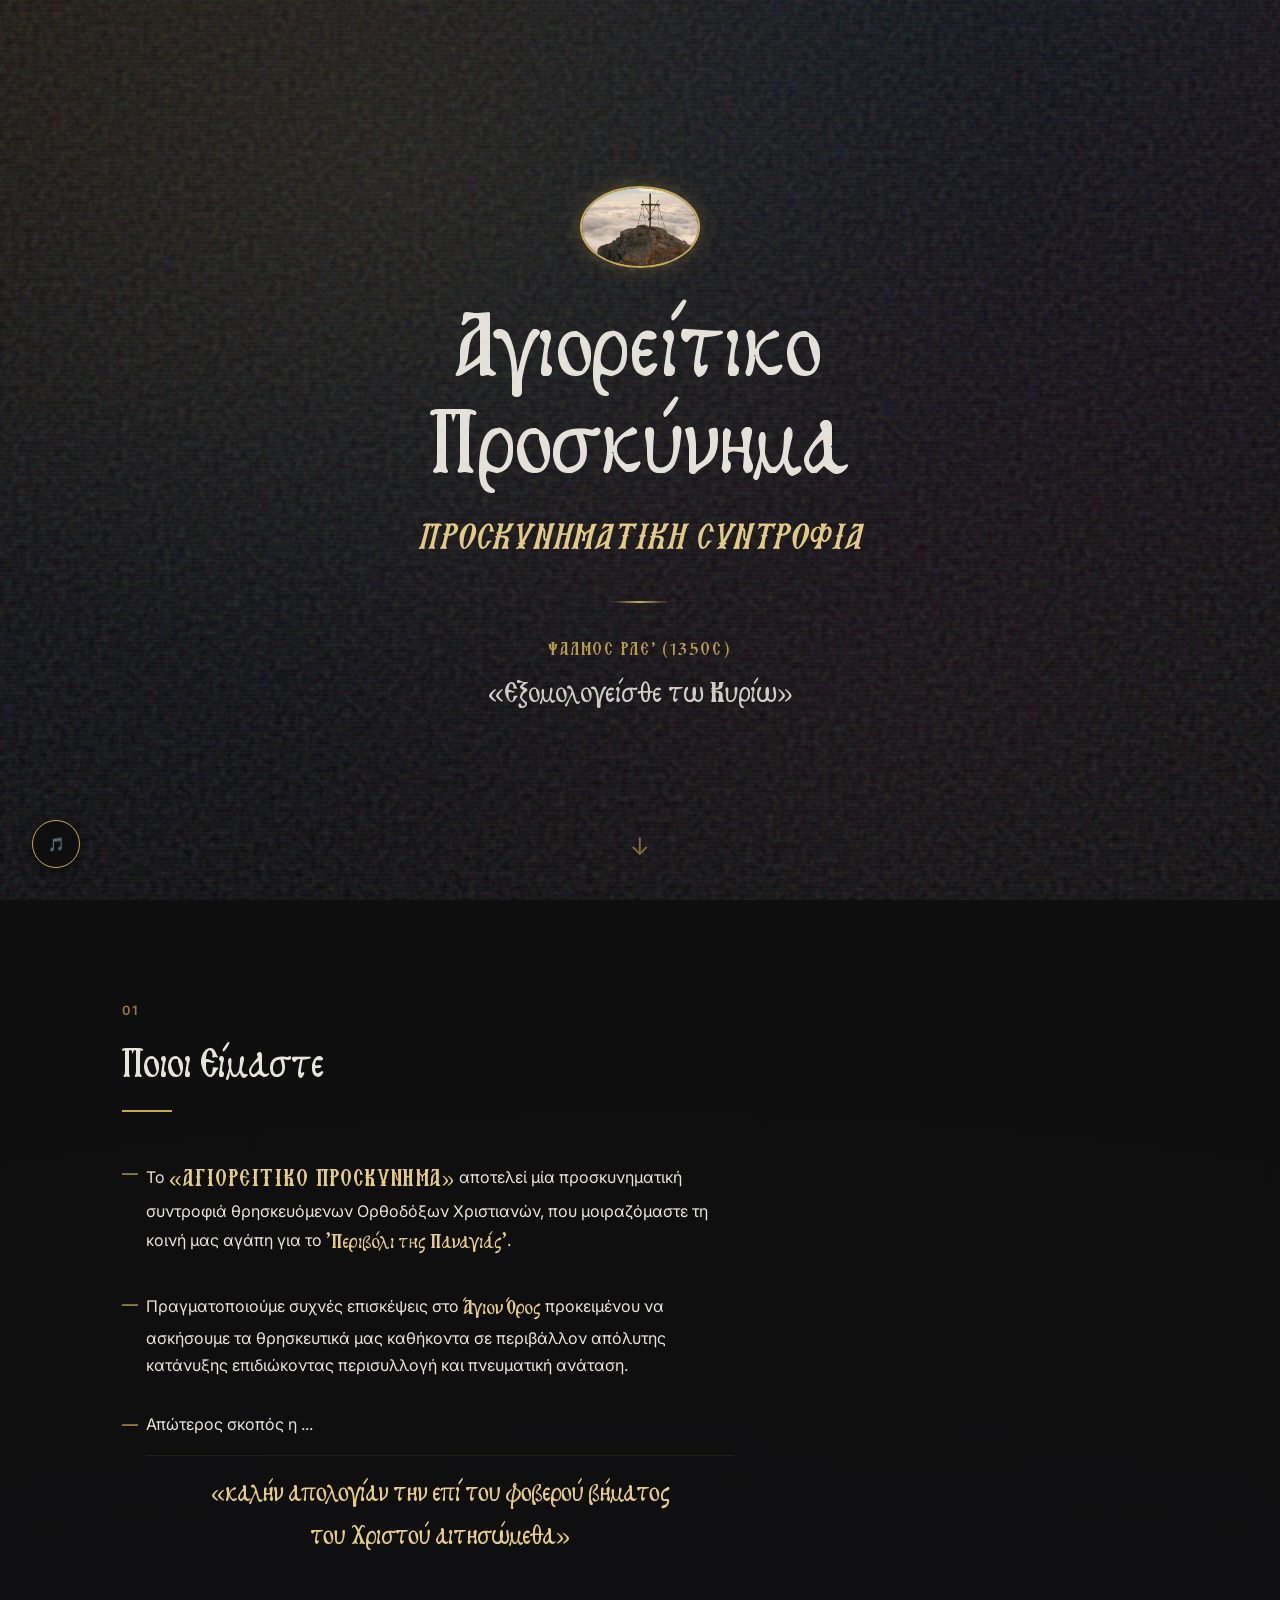
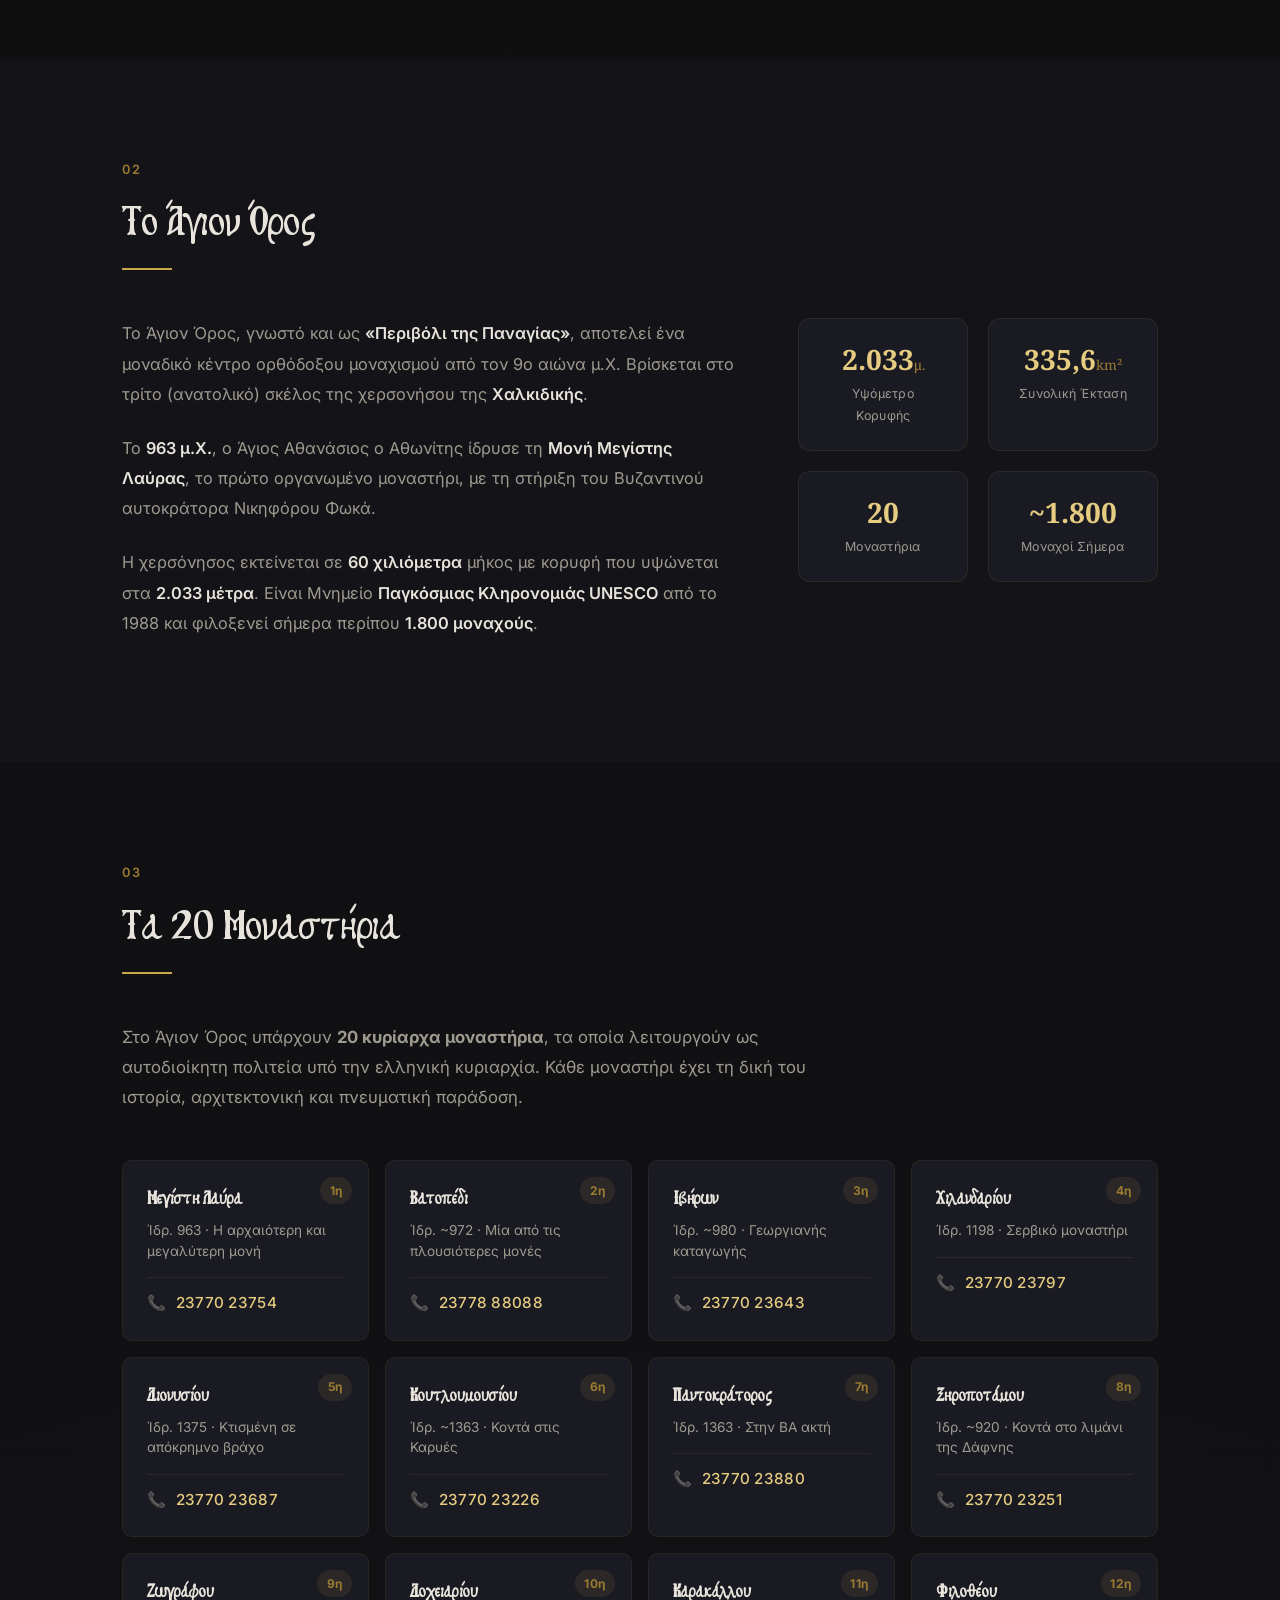
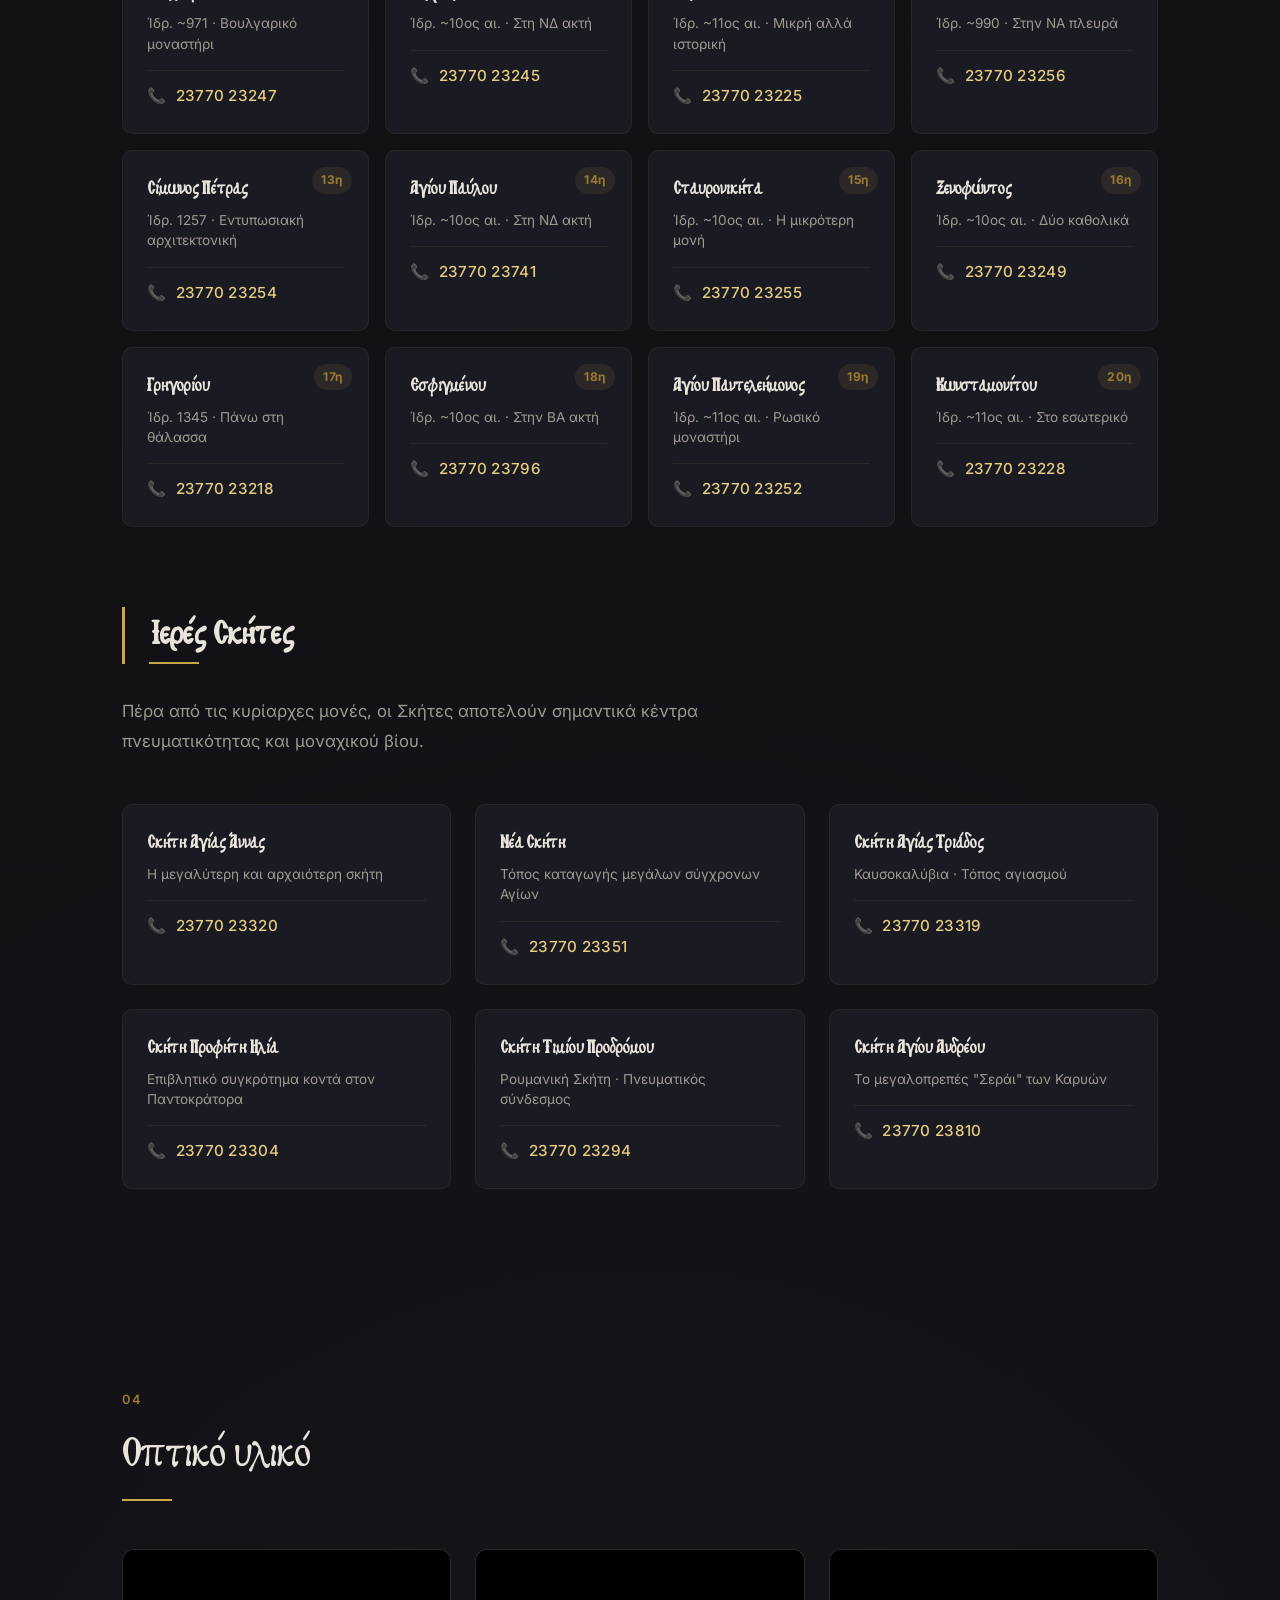
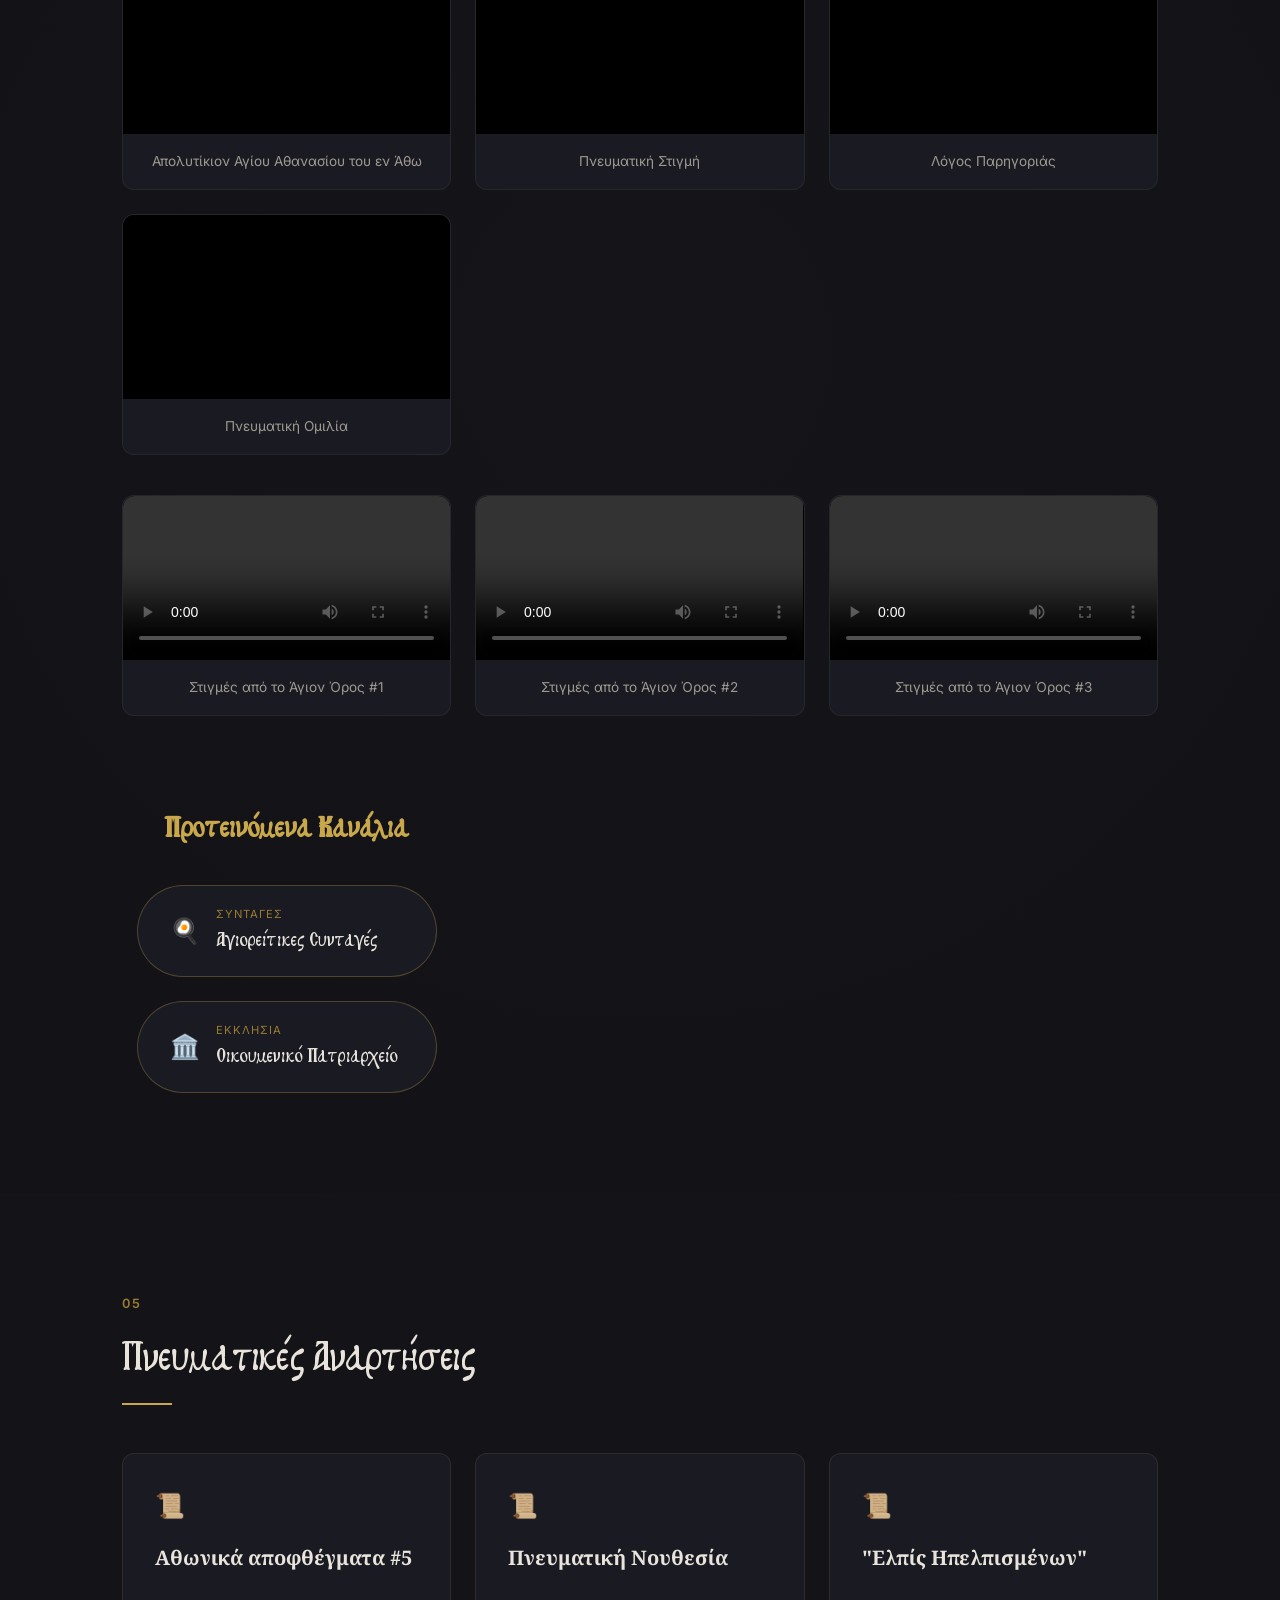
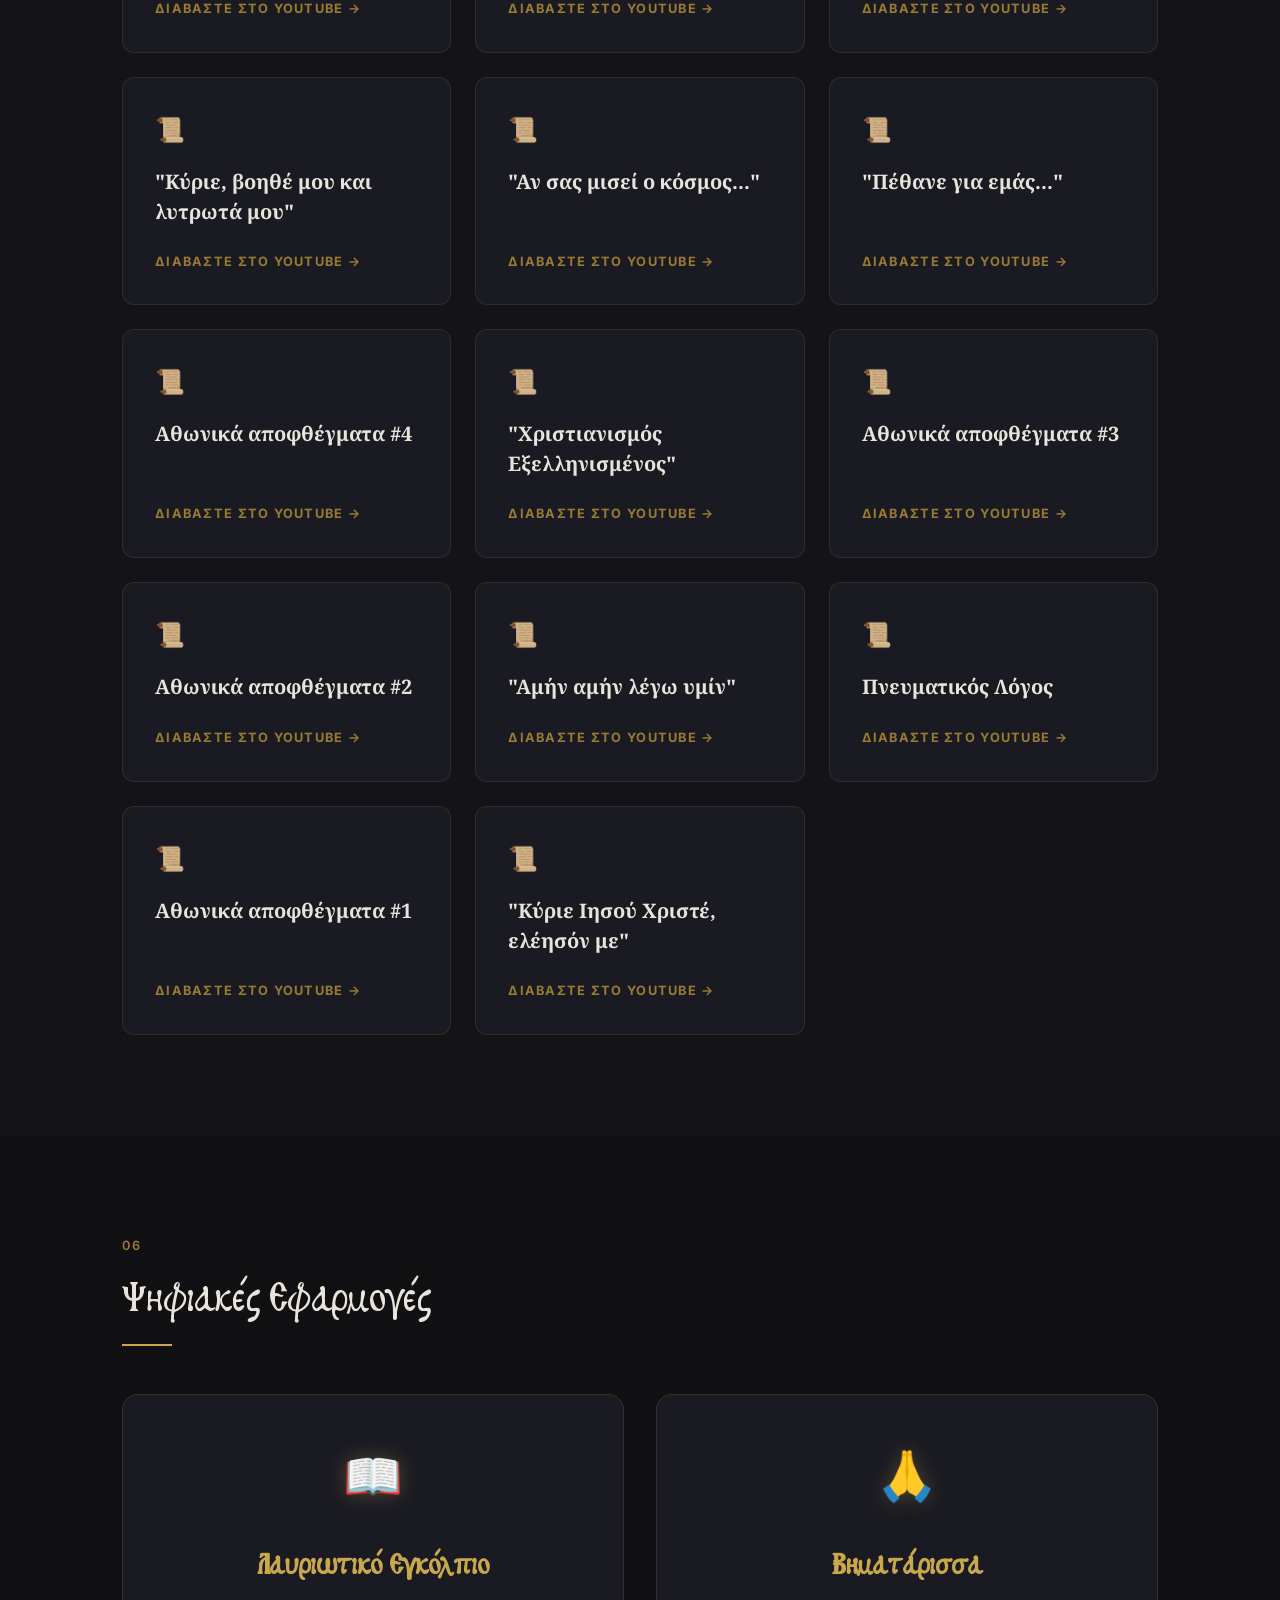
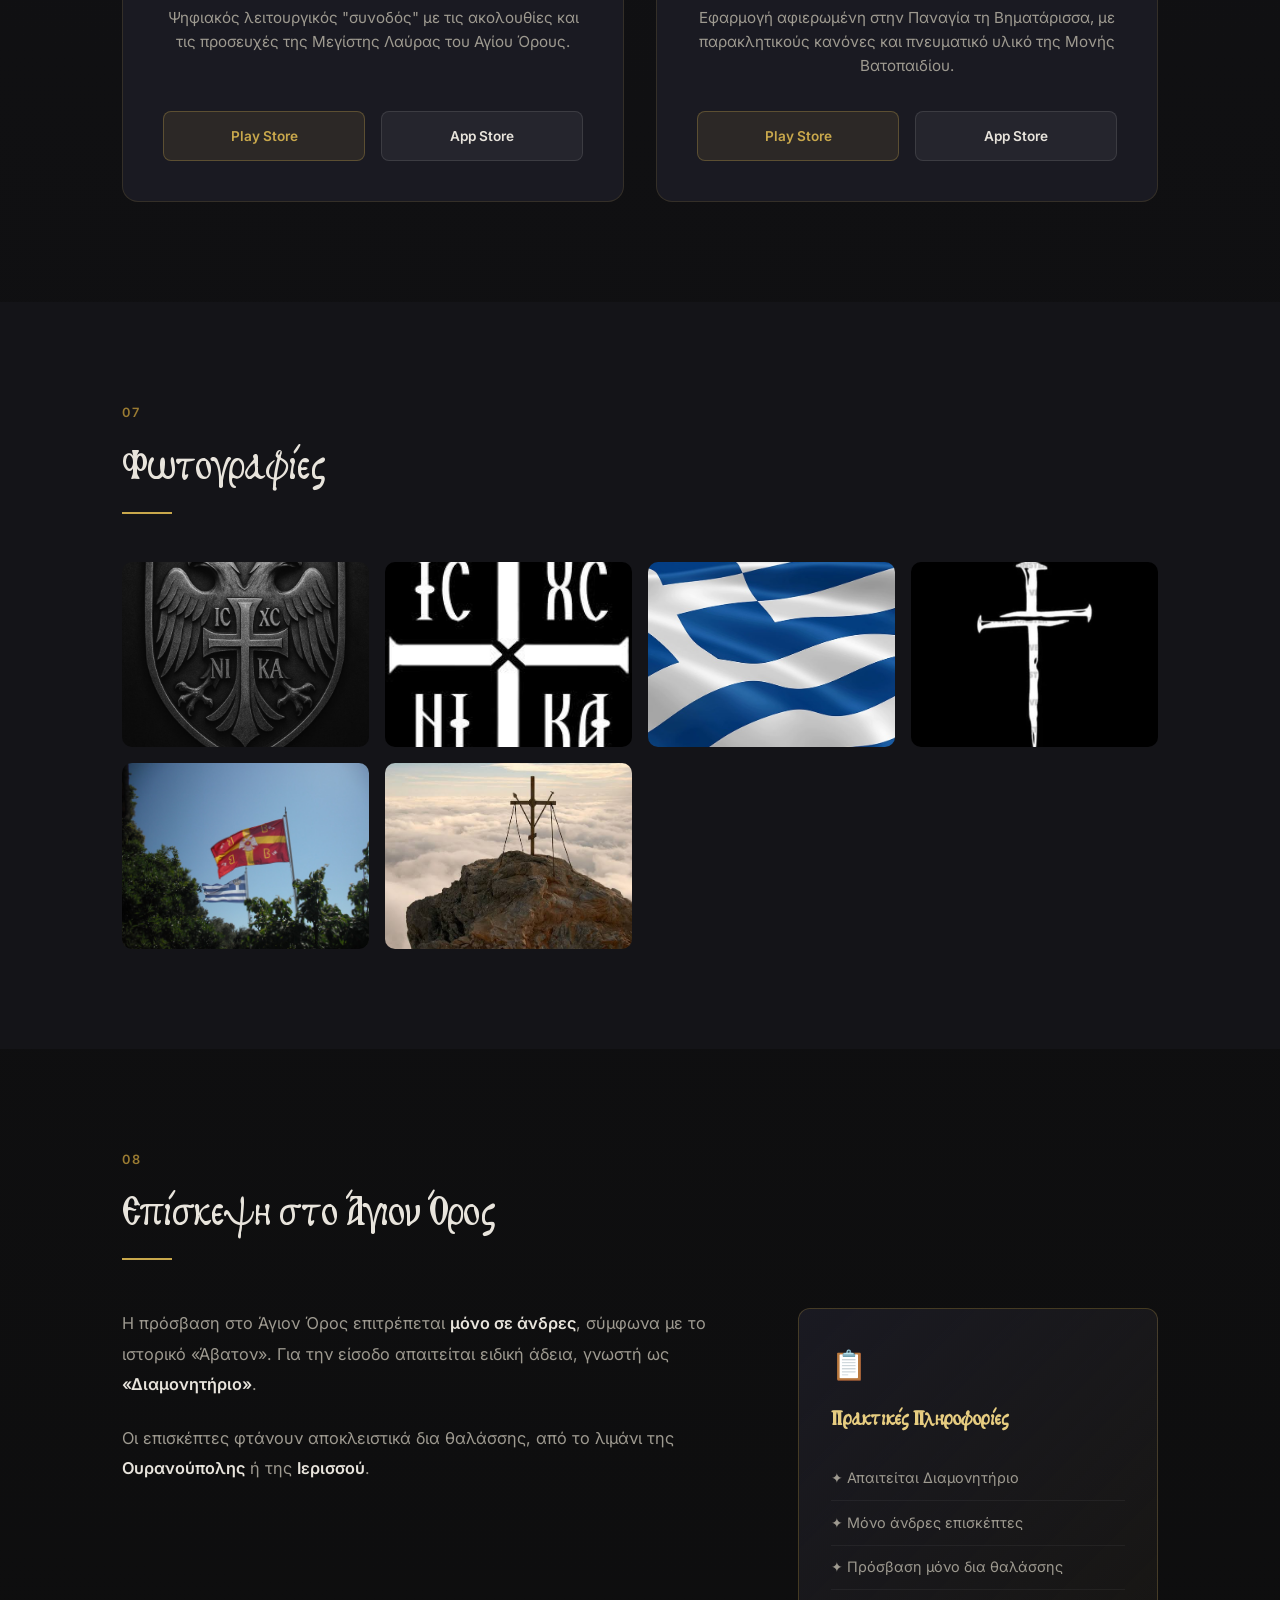
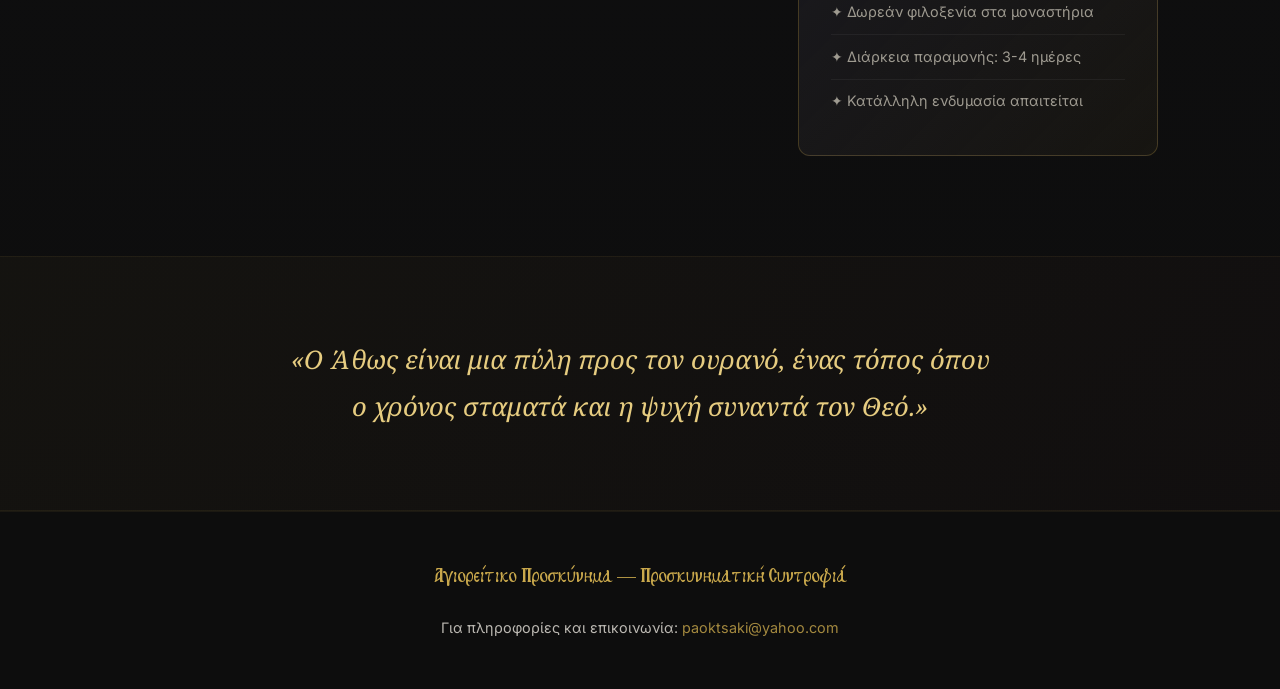
==== commit b0c32f77: "Add Ecumenical Patriarchate channel and enhance background professional feel" ====
--- a/index.html
+++ b/index.html
@@ -470,20 +470,39 @@
                         </video>
                         <p class="video-caption">Στιγμές από το Άγιον Όρος #3</p>
                     </div>
-                    <!-- Suggested Channel -->
+                    <!-- Suggested Channels -->
                     <div style="margin-top: 4rem; text-align: center;">
-                        <a href="https://youtube.com/@agioritikessintages?si=q1pi9f1GaM9CZ24C" target="_blank"
-                            style="display: inline-flex; align-items: center; gap: 1rem; padding: 1.5rem 2.5rem; background: var(--color-surface); border: 1px solid var(--color-gold); border-radius: 50px; text-decoration: none; transition: all 0.3s ease;">
-                            <span style="font-size: 1.5rem;">🍳</span>
-                            <div style="text-align: left;">
-                                <span
-                                    style="display: block; font-size: 0.75rem; text-transform: uppercase; letter-spacing: 0.1em; color: var(--color-gold-dark);">Προτεινόμενο
-                                    Κανάλι</span>
-                                <span
-                                    style="display: block; font-family: 'MedievalManuscript', var(--font-serif); font-size: 1.4rem; color: var(--color-text);">Αγιορείτικες
-                                    Συνταγές</span>
-                            </div>
-                        </a>
+                        <div class="section-header" style="margin-bottom: 2rem;">
+                            <h3
+                                style="font-family: 'MedievalManuscript', var(--font-serif); font-size: 1.8rem; color: var(--color-gold);">
+                                Προτεινόμενα Κανάλια</h3>
+                        </div>
+                        <div style="display: flex; flex-wrap: wrap; justify-content: center; gap: 1.5rem;">
+                            <!-- Channel 1: Agioritikessintages -->
+                            <a href="https://youtube.com/@agioritikessintages?si=q1pi9f1GaM9CZ24C" target="_blank"
+                                style="display: flex; align-items: center; gap: 1rem; padding: 1.2rem 2rem; background: var(--color-surface); border: 1px solid rgba(201,168,76,0.3); border-radius: 50px; text-decoration: none; transition: all 0.3s ease; min-width: 300px;">
+                                <span style="font-size: 1.5rem;">🍳</span>
+                                <div style="text-align: left;">
+                                    <span
+                                        style="display: block; font-size: 0.7rem; text-transform: uppercase; letter-spacing: 0.1em; color: var(--color-gold-dark);">Συνταγές</span>
+                                    <span
+                                        style="display: block; font-family: 'MedievalManuscript', var(--font-serif); font-size: 1.2rem; color: var(--color-text);">Αγιορείτικες
+                                        Συνταγές</span>
+                                </div>
+                            </a>
+                            <!-- Channel 2: Ecumenical Patriarchate -->
+                            <a href="https://youtube.com/@ecumenicalpatriarchate?si=P4aU1gxPVBYGBRaG" target="_blank"
+                                style="display: flex; align-items: center; gap: 1rem; padding: 1.2rem 2rem; background: var(--color-surface); border: 1px solid rgba(201,168,76,0.3); border-radius: 50px; text-decoration: none; transition: all 0.3s ease; min-width: 300px;">
+                                <span style="font-size: 1.5rem;">🏛️</span>
+                                <div style="text-align: left;">
+                                    <span
+                                        style="display: block; font-size: 0.7rem; text-transform: uppercase; letter-spacing: 0.1em; color: var(--color-gold-dark);">Εκκλησία</span>
+                                    <span
+                                        style="display: block; font-family: 'MedievalManuscript', var(--font-serif); font-size: 1.2rem; color: var(--color-text);">Οικουμενικό
+                                        Πατριαρχείο</span>
+                                </div>
+                            </a>
+                        </div>
                     </div>
                 </div>
         </section>
--- a/css/style.css
+++ b/css/style.css
@@ -38,11 +38,26 @@
 
 body {
     font-family: var(--font-sans);
-    background: var(--color-bg);
+    background:
+        radial-gradient(circle at 50% 50%, rgba(20, 20, 25, 1) 0%, rgba(13, 13, 13, 1) 100%);
     color: var(--color-text);
     line-height: 1.7;
     font-size: 16px;
     -webkit-font-smoothing: antialiased;
+    position: relative;
+}
+
+body::before {
+    content: "";
+    position: fixed;
+    top: 0;
+    left: 0;
+    width: 100%;
+    height: 100%;
+    pointer-events: none;
+    z-index: 1000;
+    opacity: 0.15;
+    background: url("data:image/svg+xml,%3Csvg viewBox='0 0 200 200' xmlns='http://www.w3.org/2000/svg'%3E%3Cfilter id='noiseFilter'%3E%3CfeTurbulence type='fractalNoise' baseFrequency='0.65' numOctaves='3' stitchTiles='stitch'/%3E%3C/filter%3E%3Crect width='100%25' height='100%25' filter='url(%23noiseFilter)'/%3E%3C/svg%3E");
 }
 
 /* ===== HERO ===== */
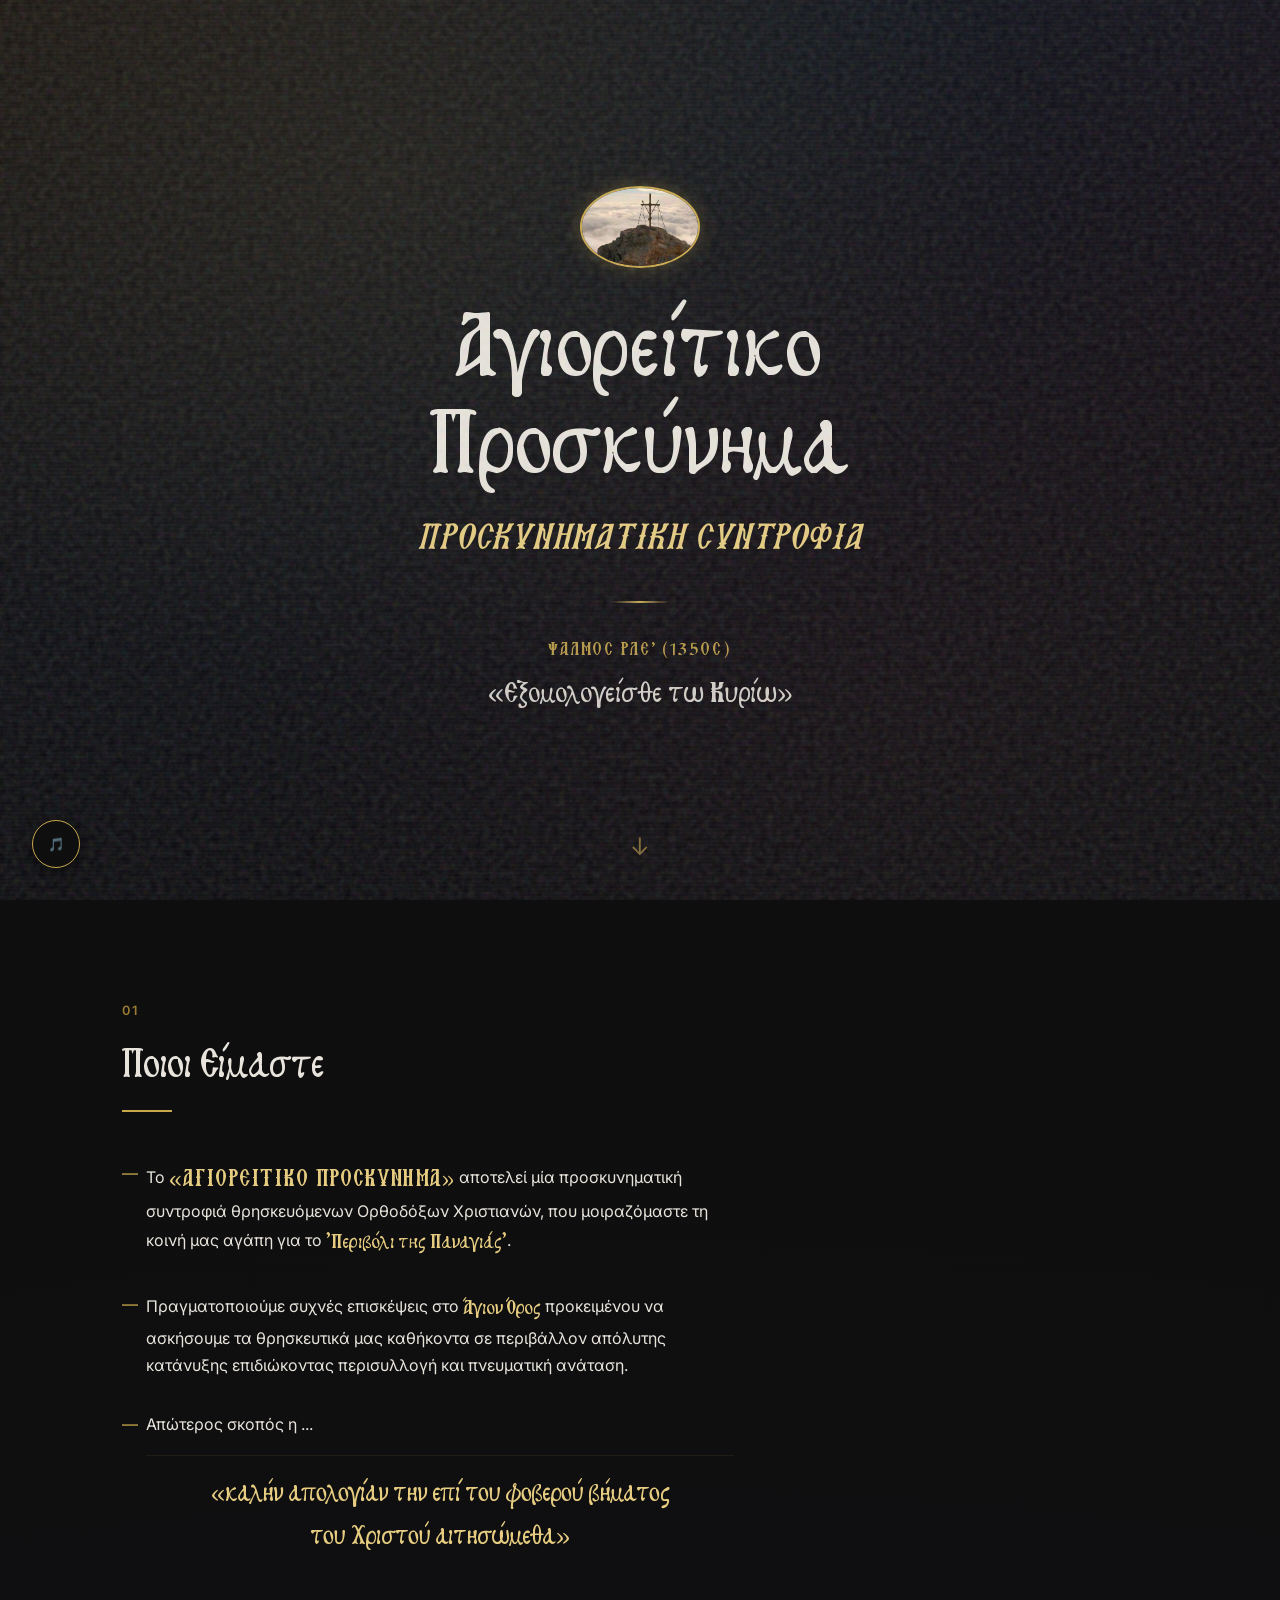
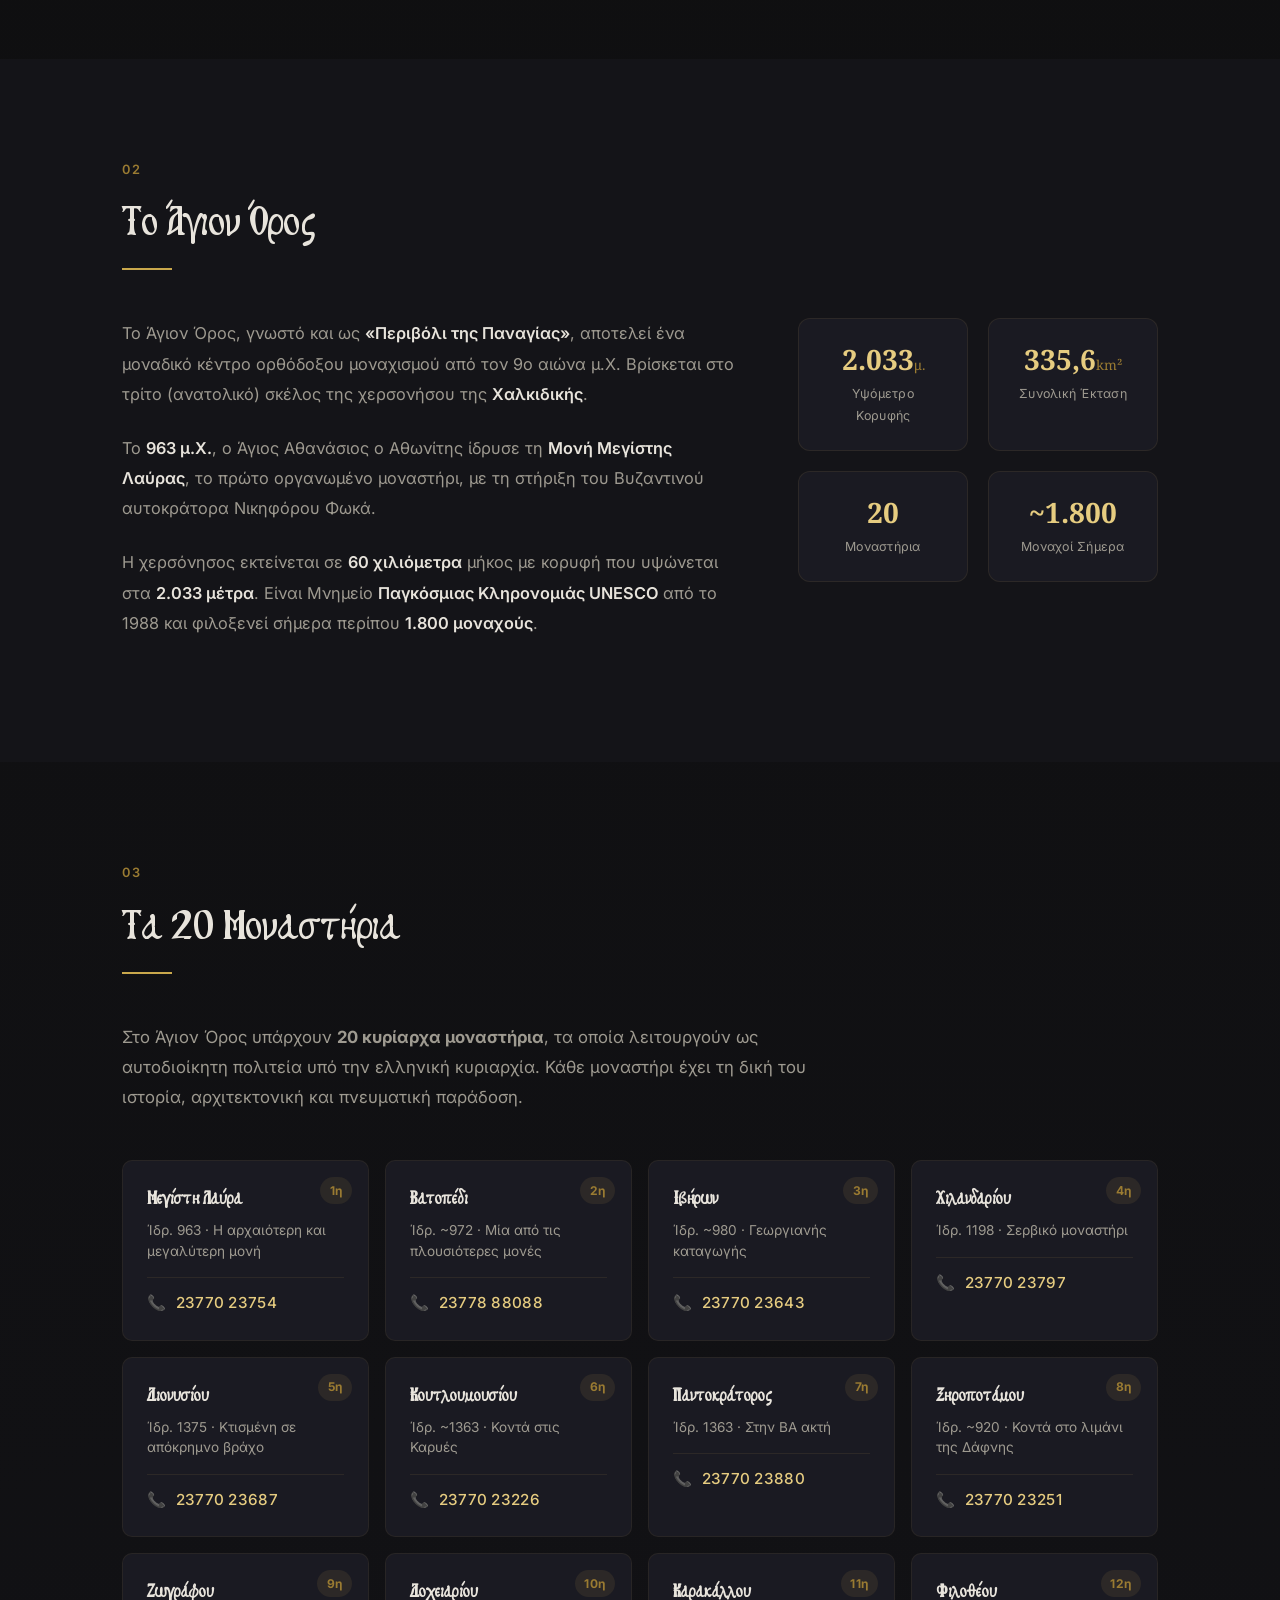
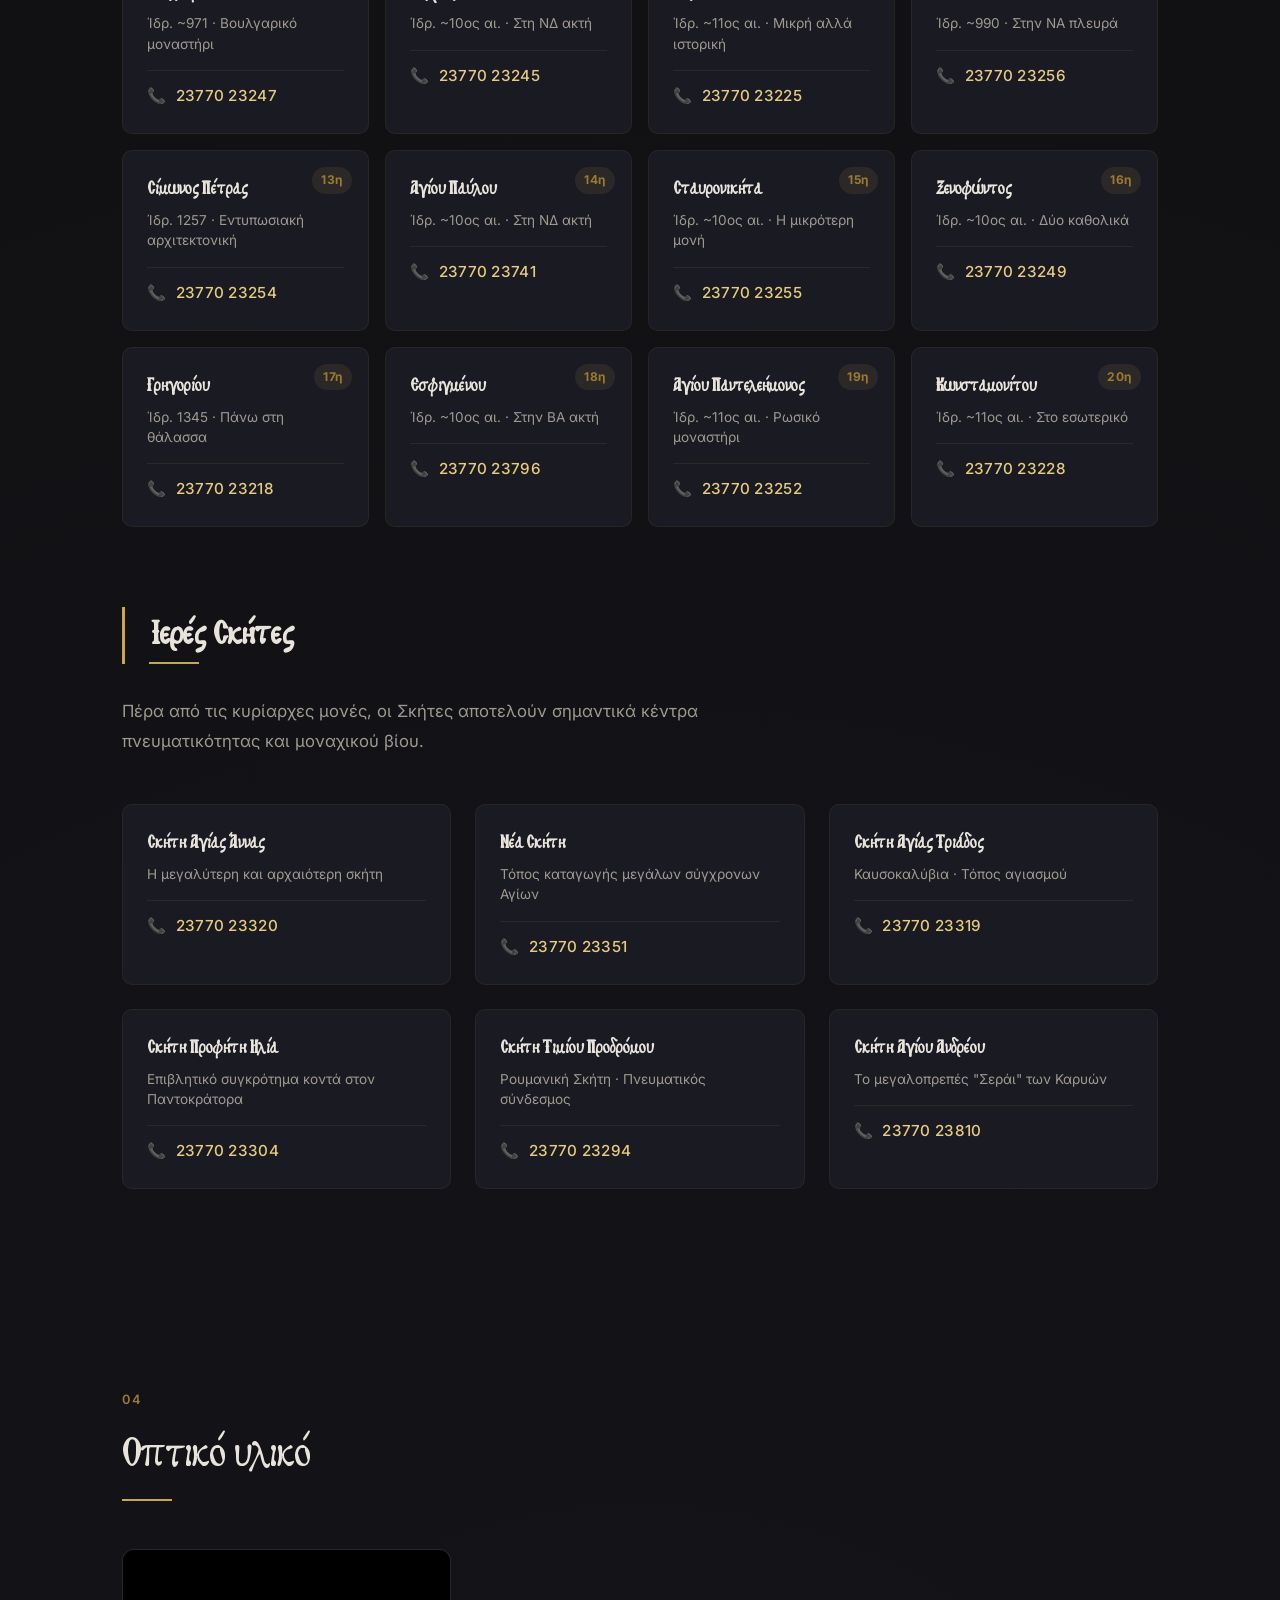
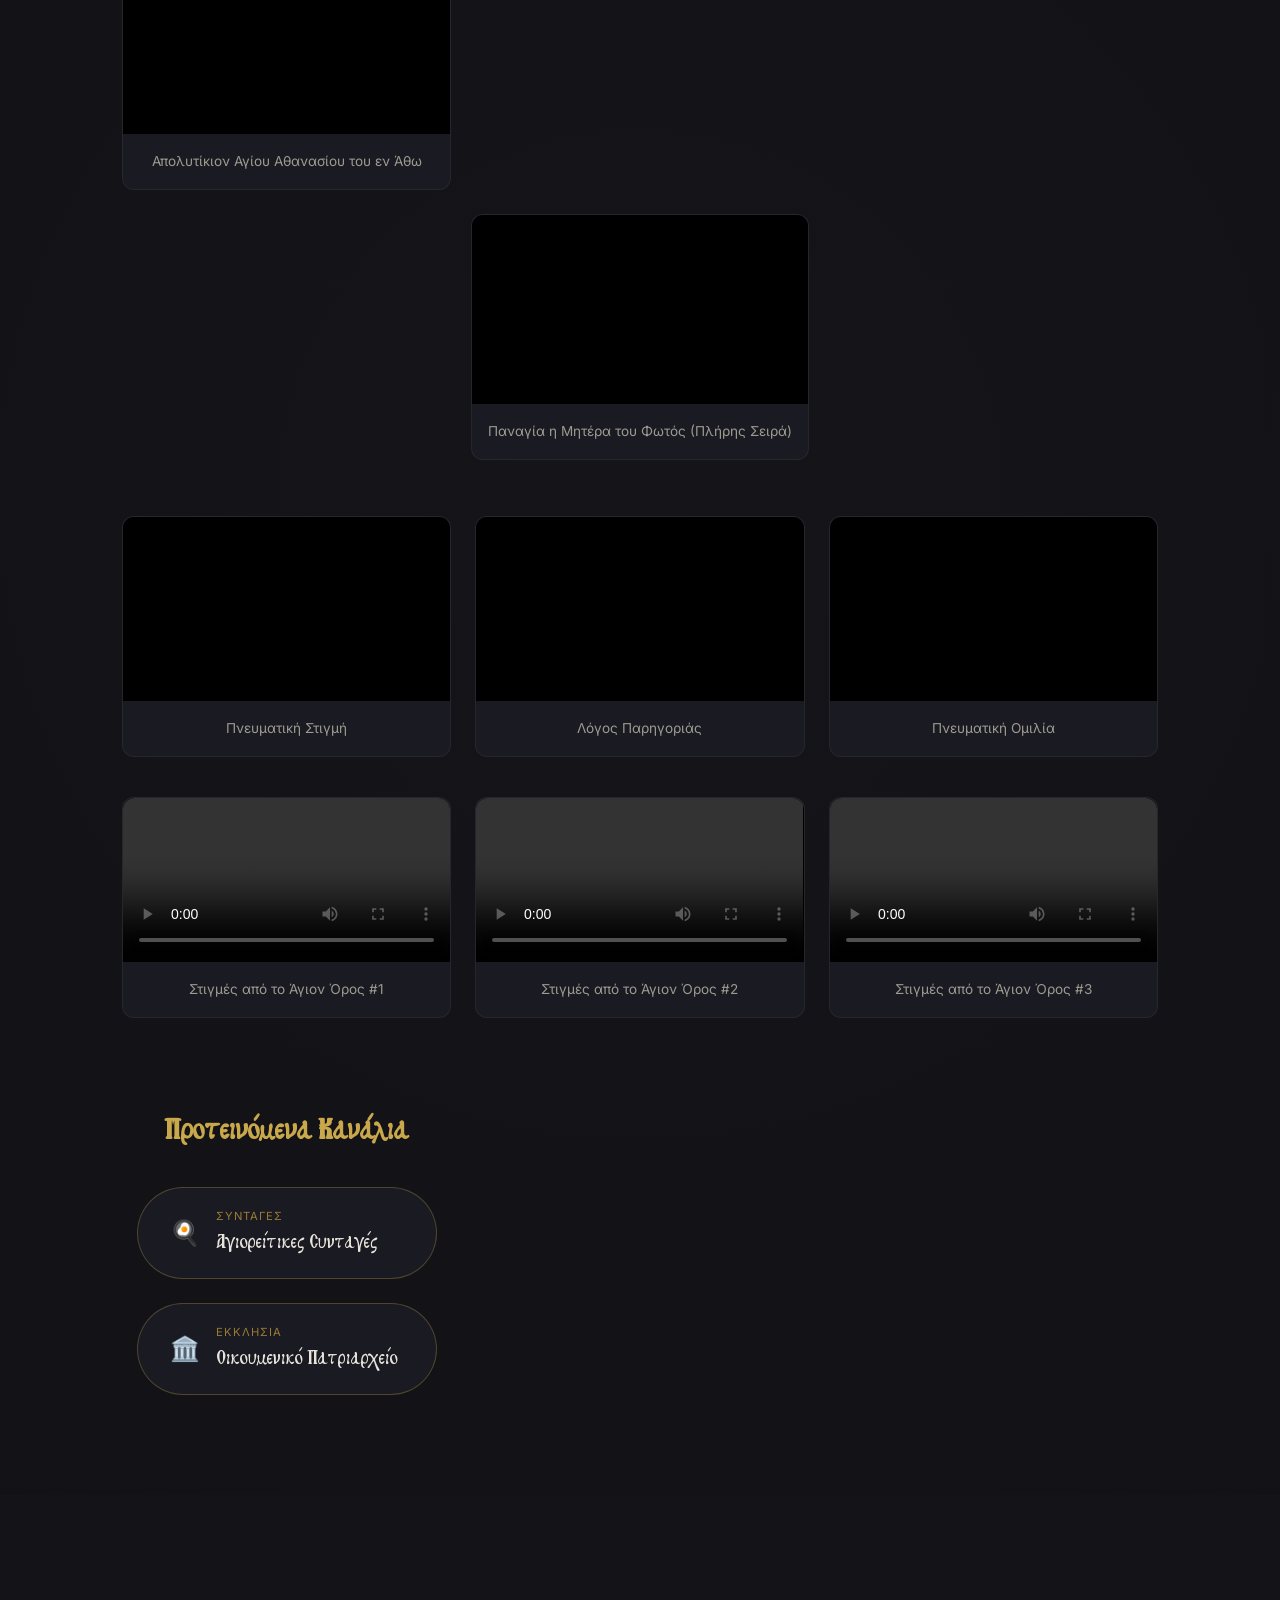
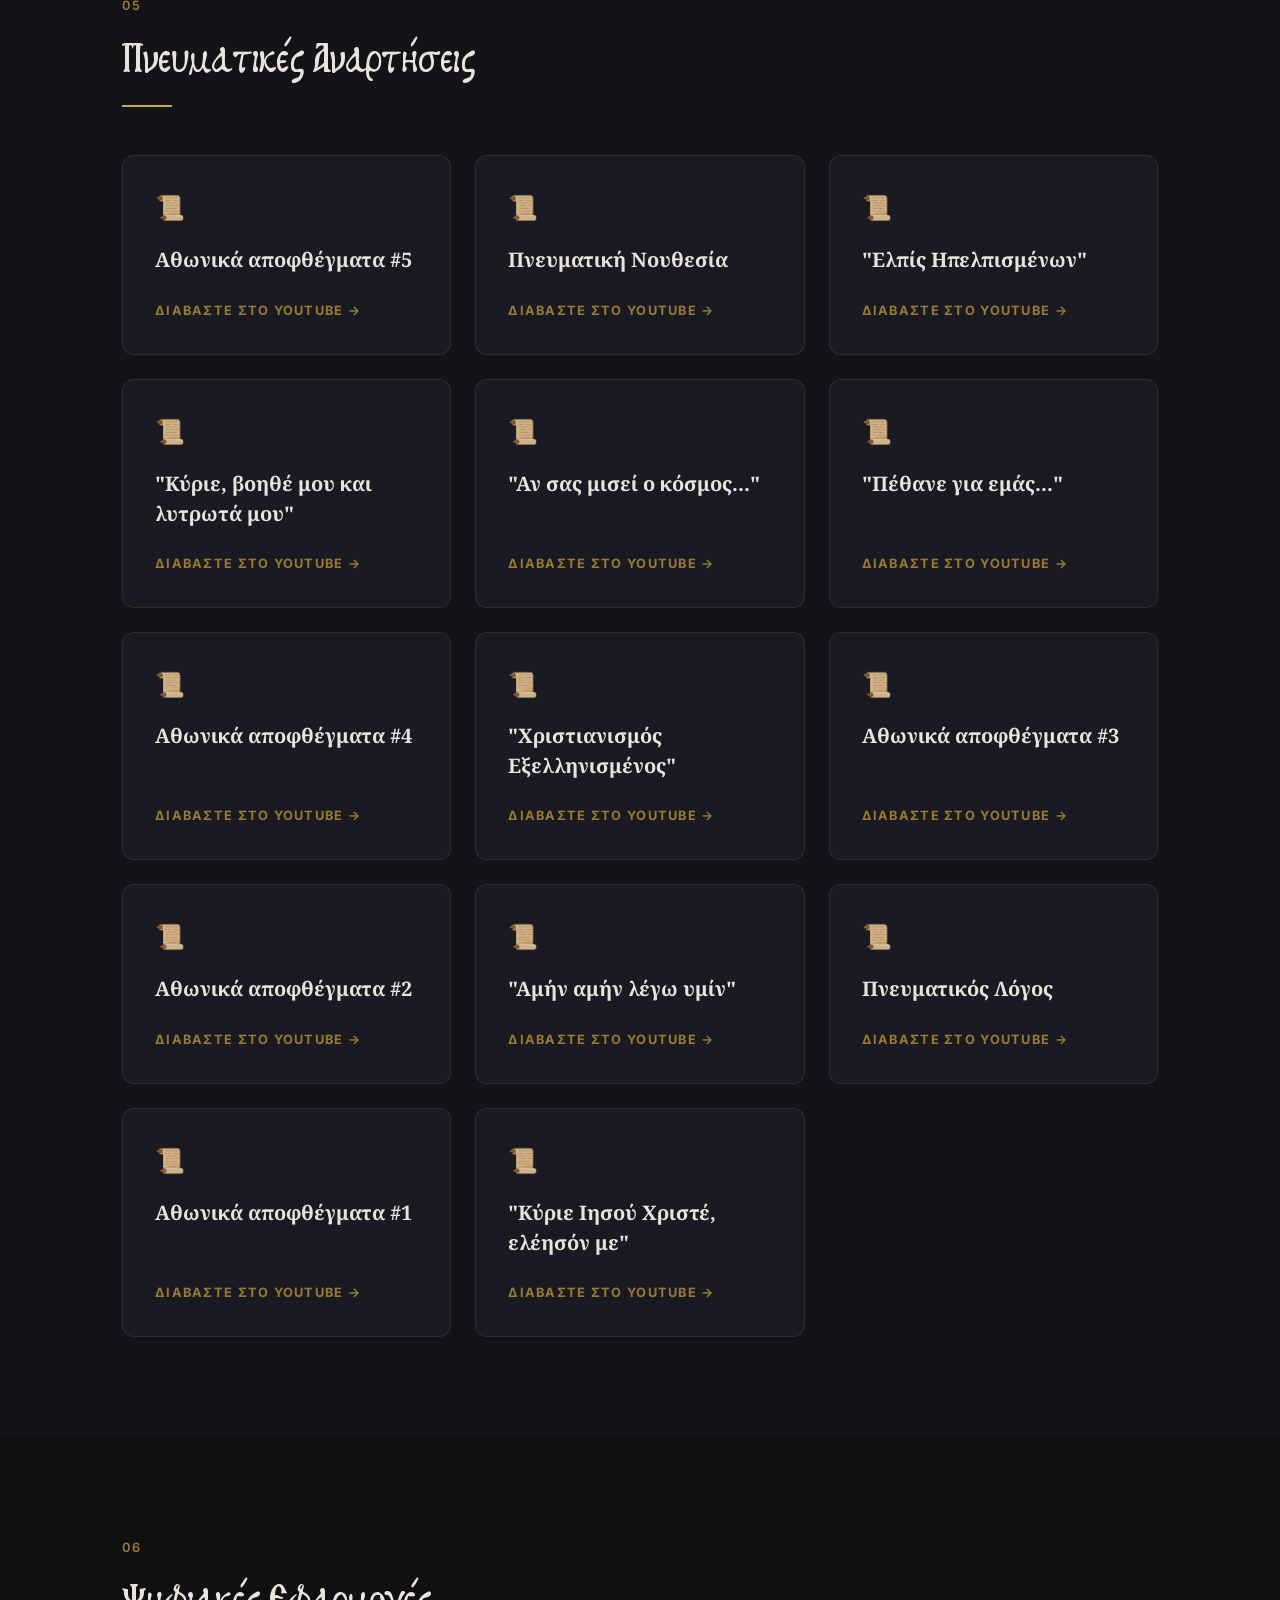
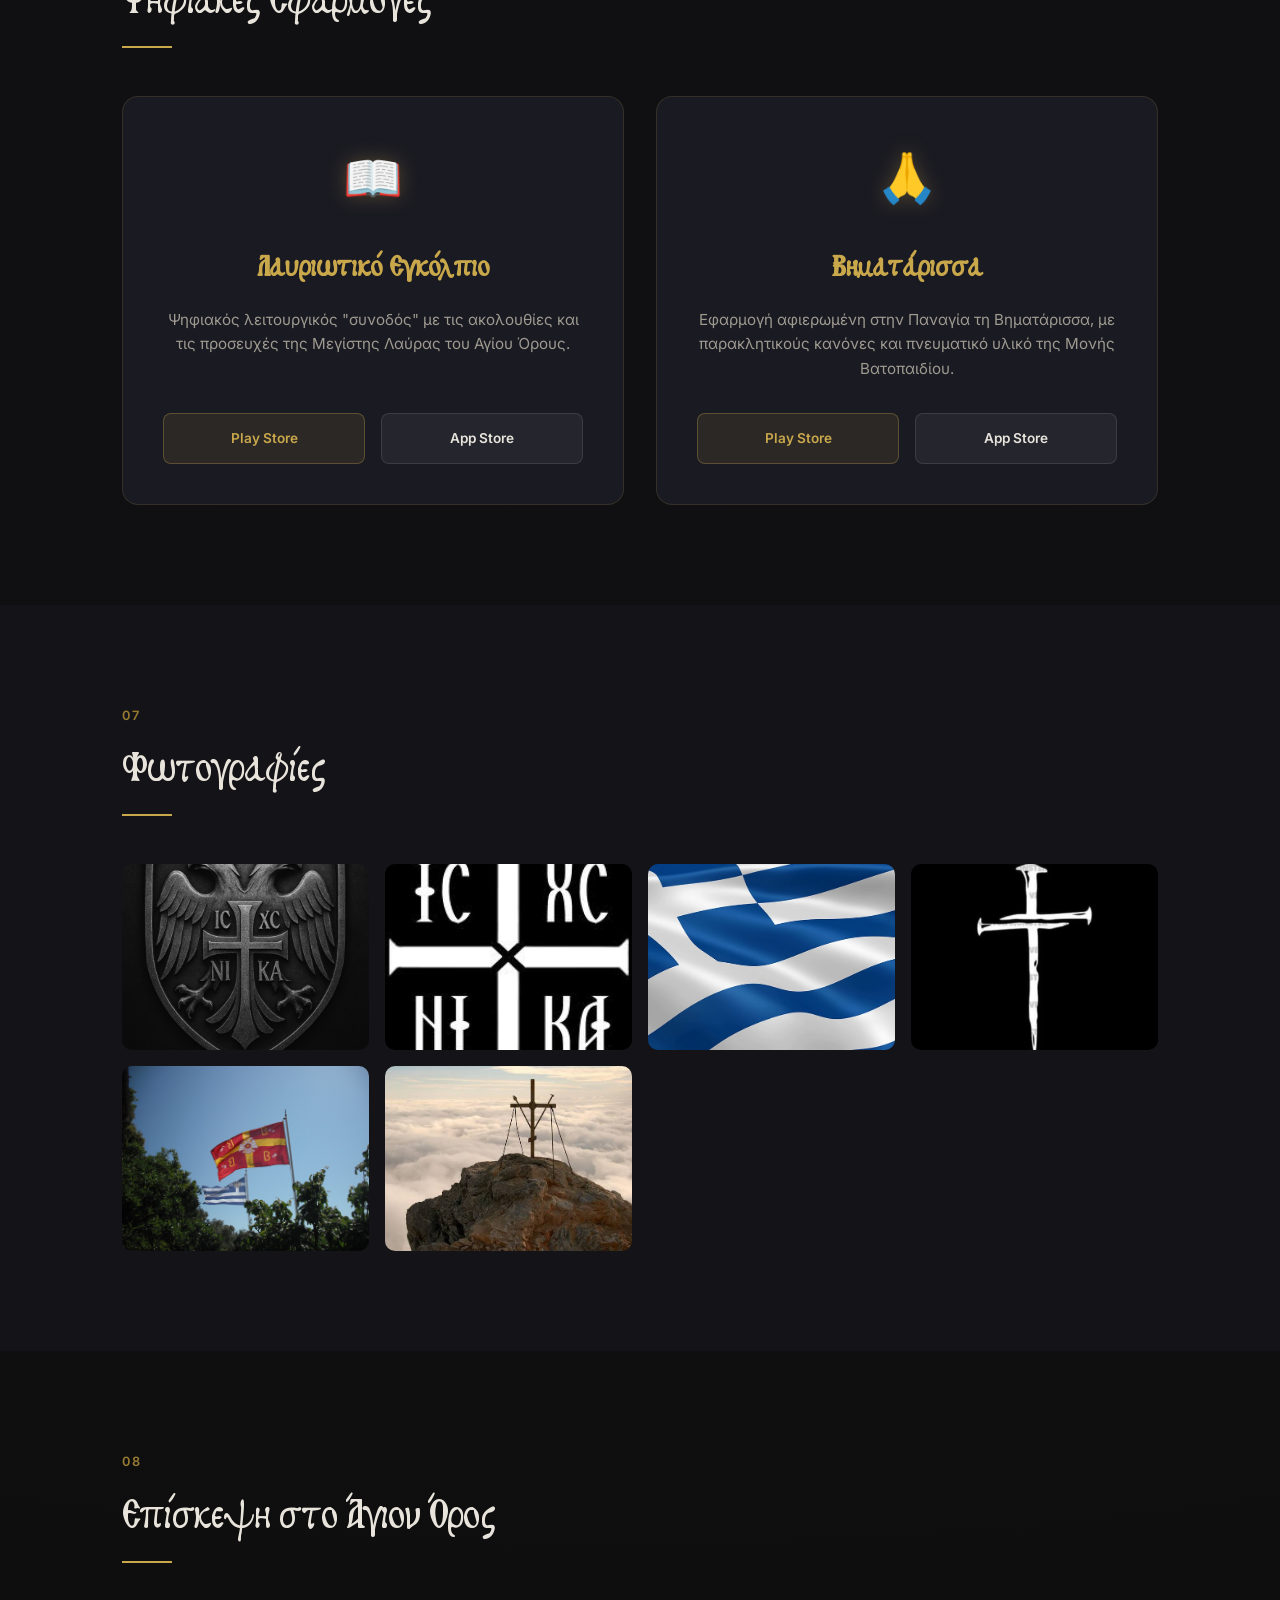
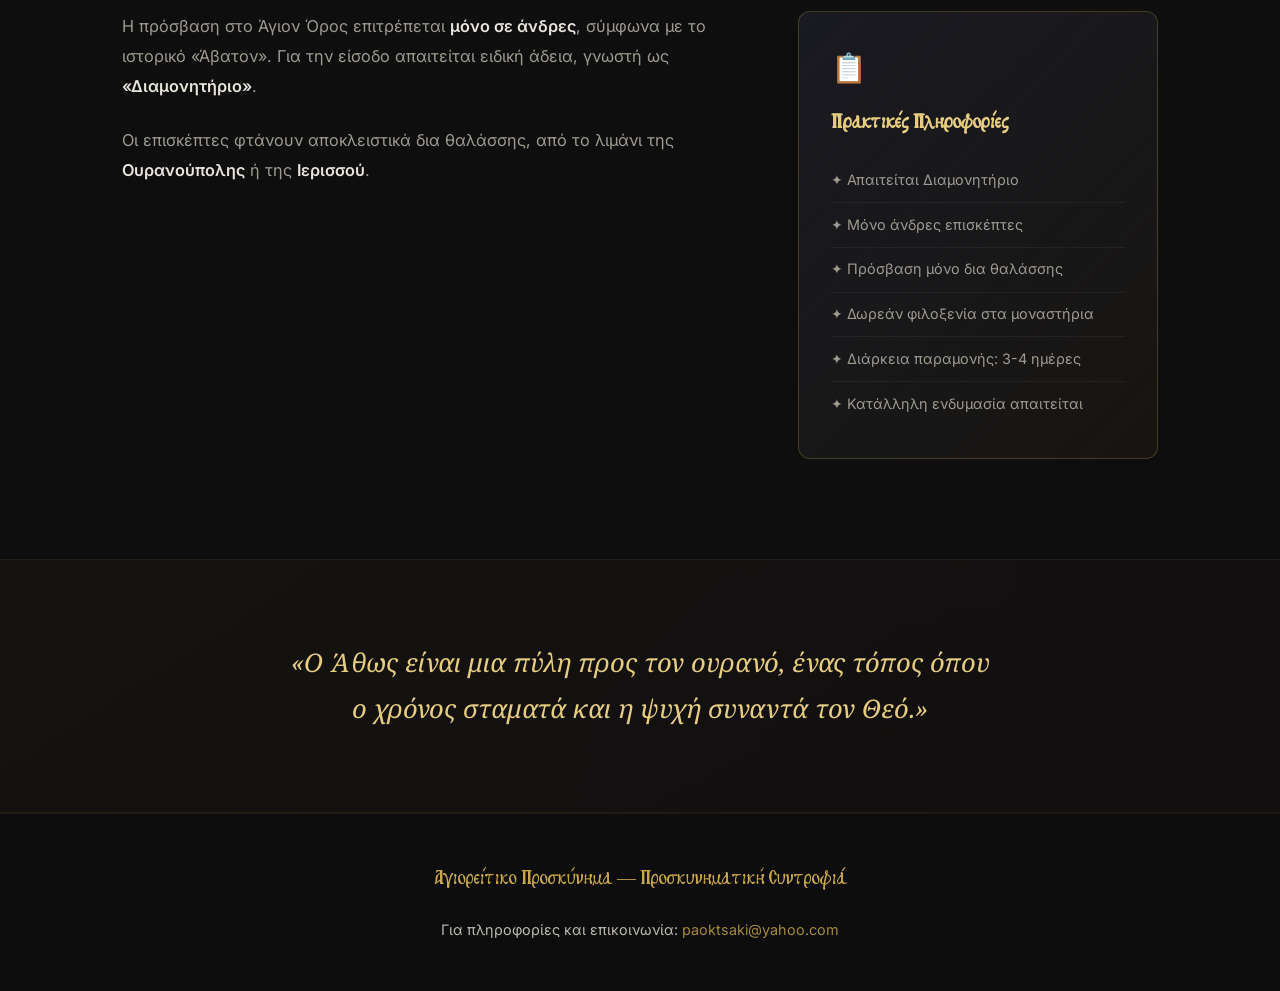
==== commit e31ad15f: "Add Παναγία η Μητέρα του Φωτός YouTube playlist" ====
--- a/index.html
+++ b/index.html
@@ -400,6 +400,20 @@
                         <p class="video-caption">Απολυτίκιον Αγίου Αθανασίου του εν Άθω</p>
                     </div>
 
+                    <!-- Playlist: Panagia i Mitera tou Fotos -->
+                    <div class="video-item" style="grid-column: 1 / -1; max-width: 900px; margin: 0 auto 2rem auto;">
+                        <div class="video-wrapper">
+                            <iframe
+                                src="https://www.youtube.com/embed/videoseries?list=PL8Q_VyyqmnTk4WHmzWcRY1SllPQ3aVFIn"
+                                title="YouTube video player" frameborder="0"
+                                allow="accelerometer; autoplay; clipboard-write; encrypted-media; gyroscope; picture-in-picture; web-share"
+                                referrerpolicy="strict-origin-when-cross-origin"
+                                sandbox="allow-forms allow-scripts allow-pointer-lock allow-same-origin allow-top-navigation"
+                                allowfullscreen></iframe>
+                        </div>
+                        <p class="video-caption">Παναγία η Μητέρα του Φωτός (Πλήρης Σειρά)</p>
+                    </div>
+
                     <!-- Videos -->
 
                     <!-- Shorts -->
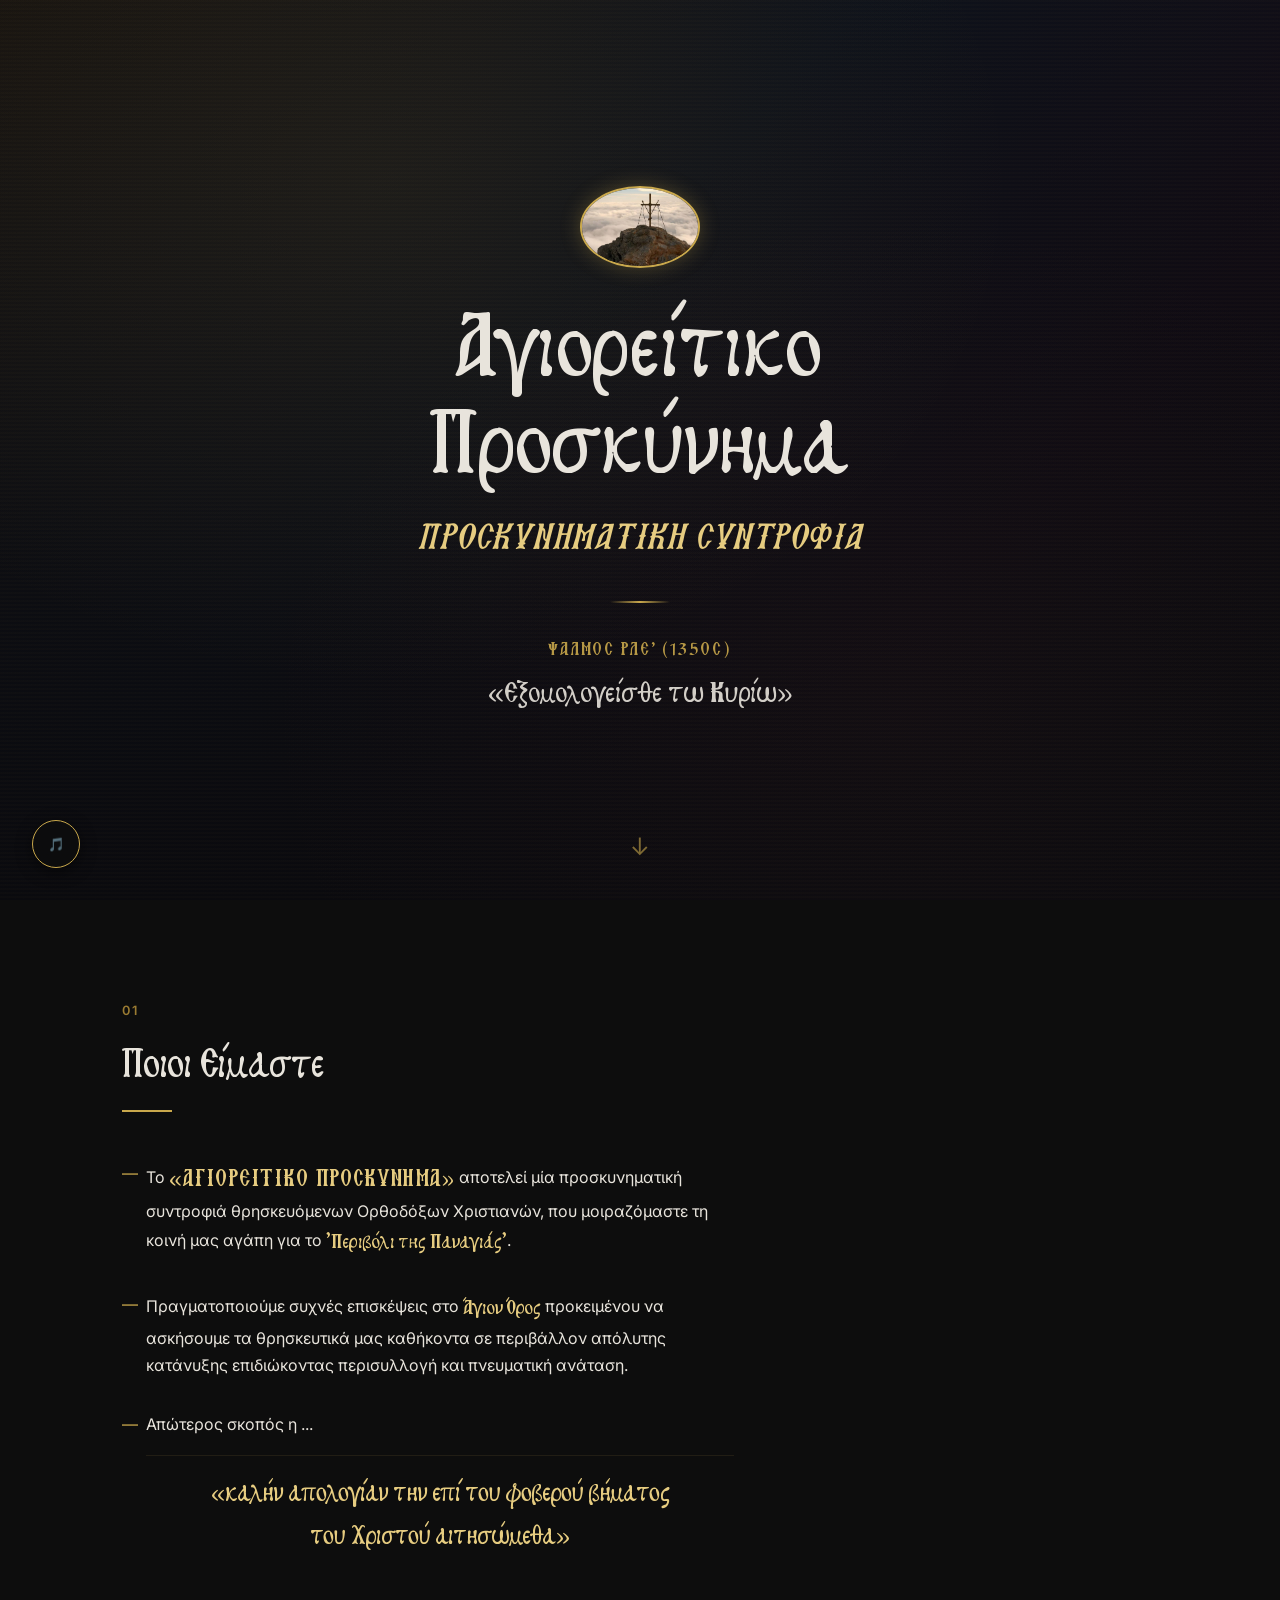
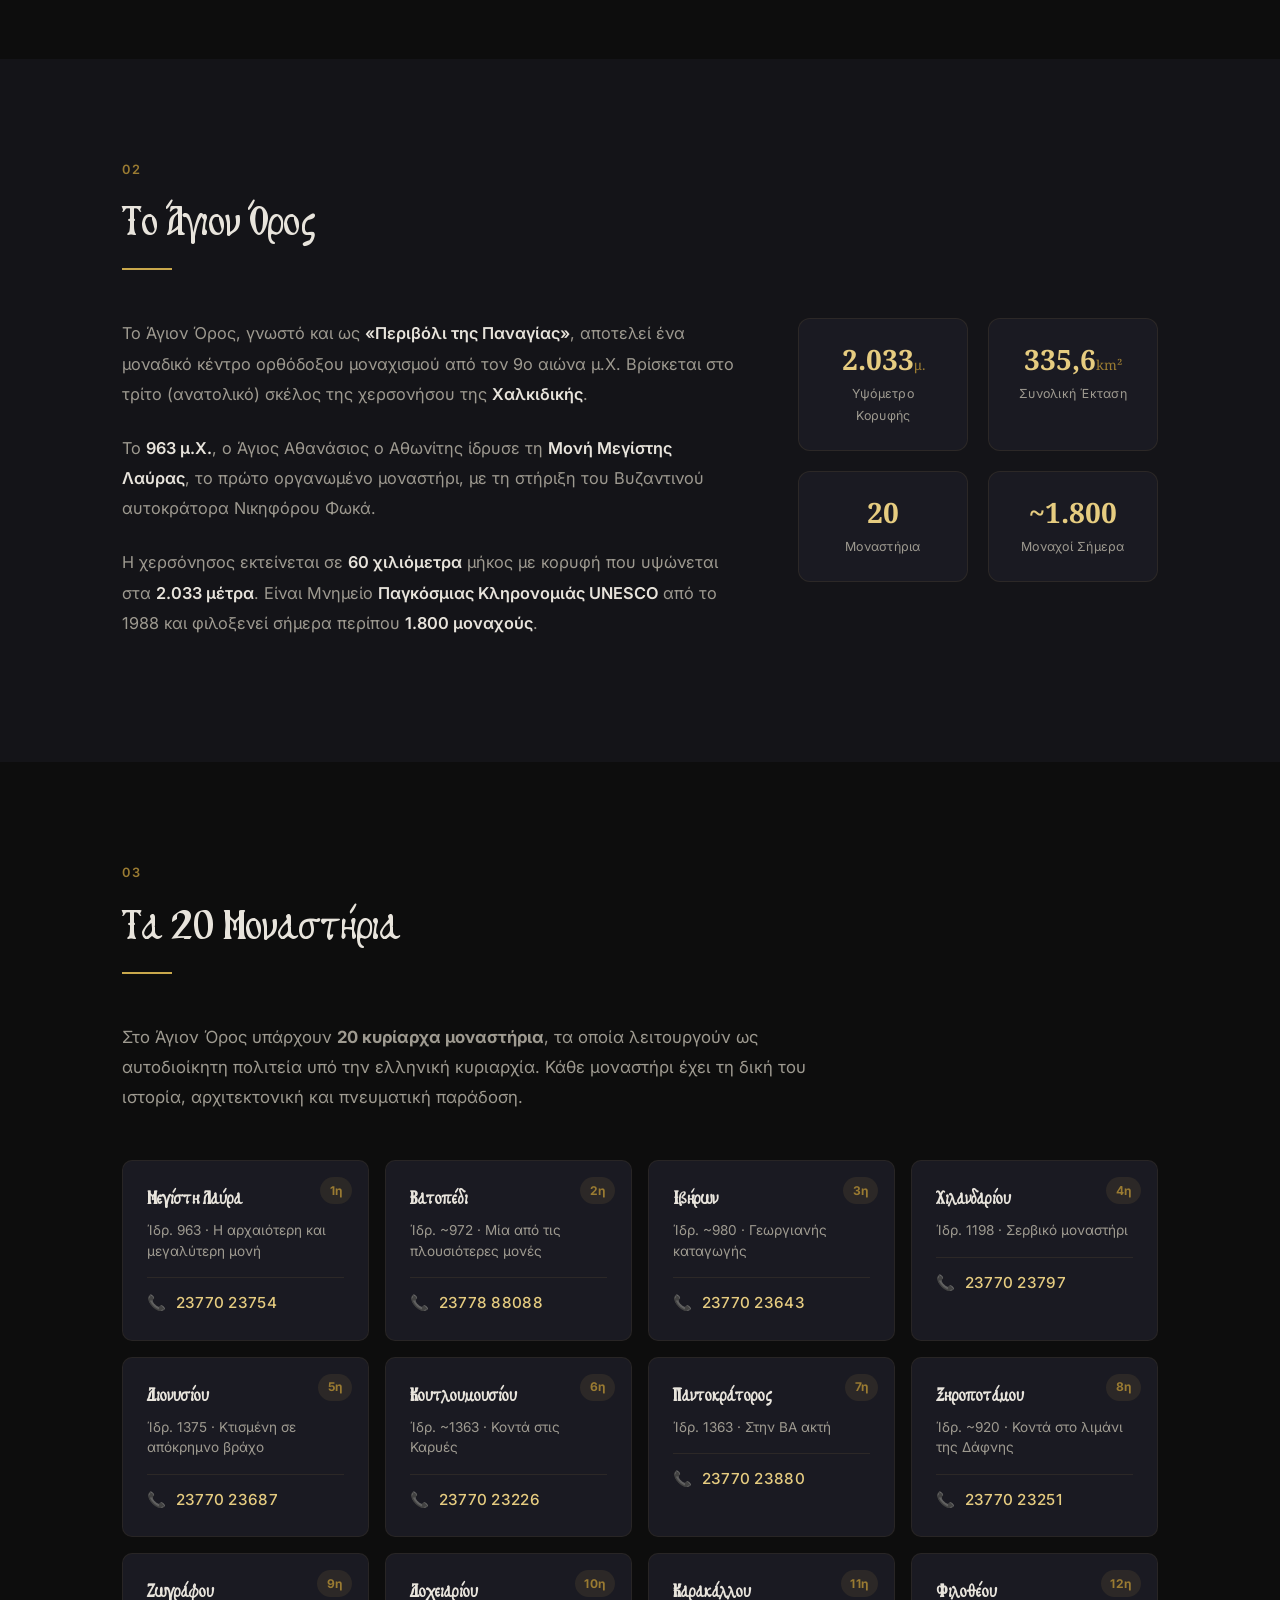
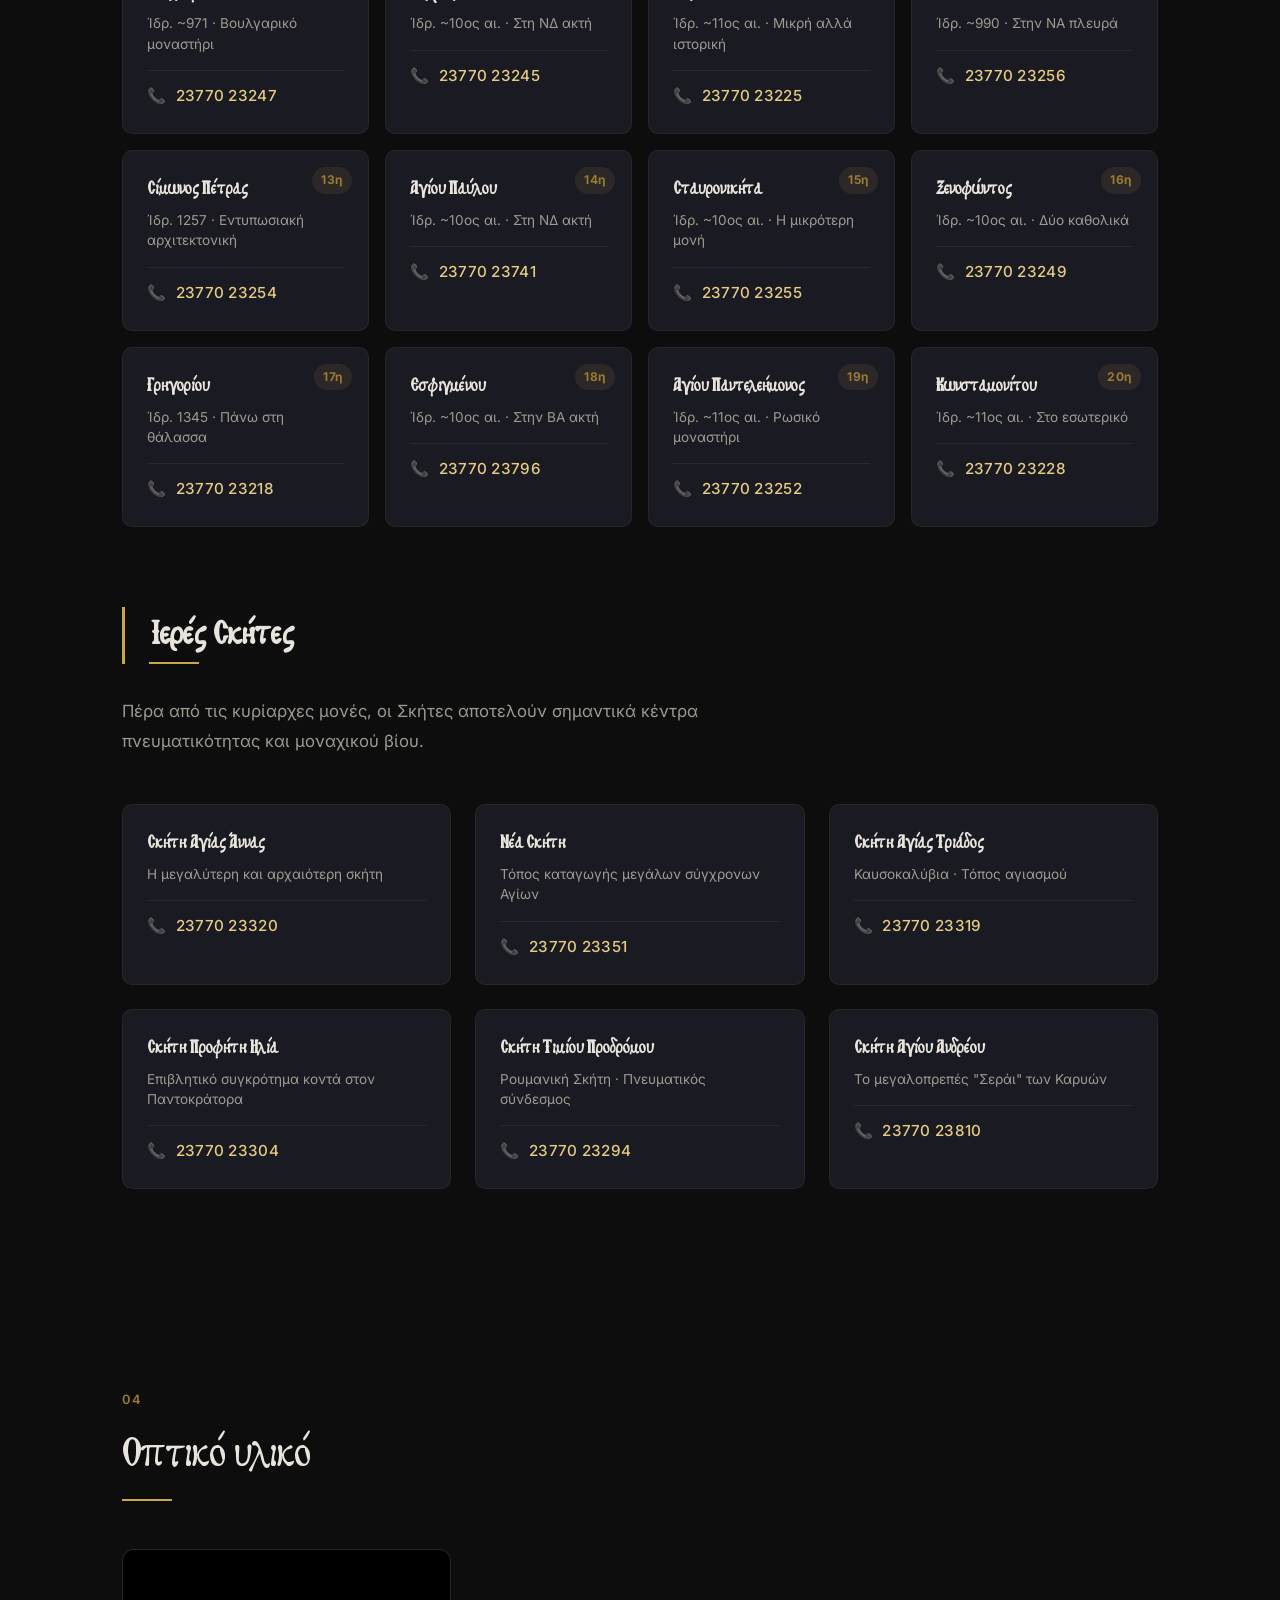
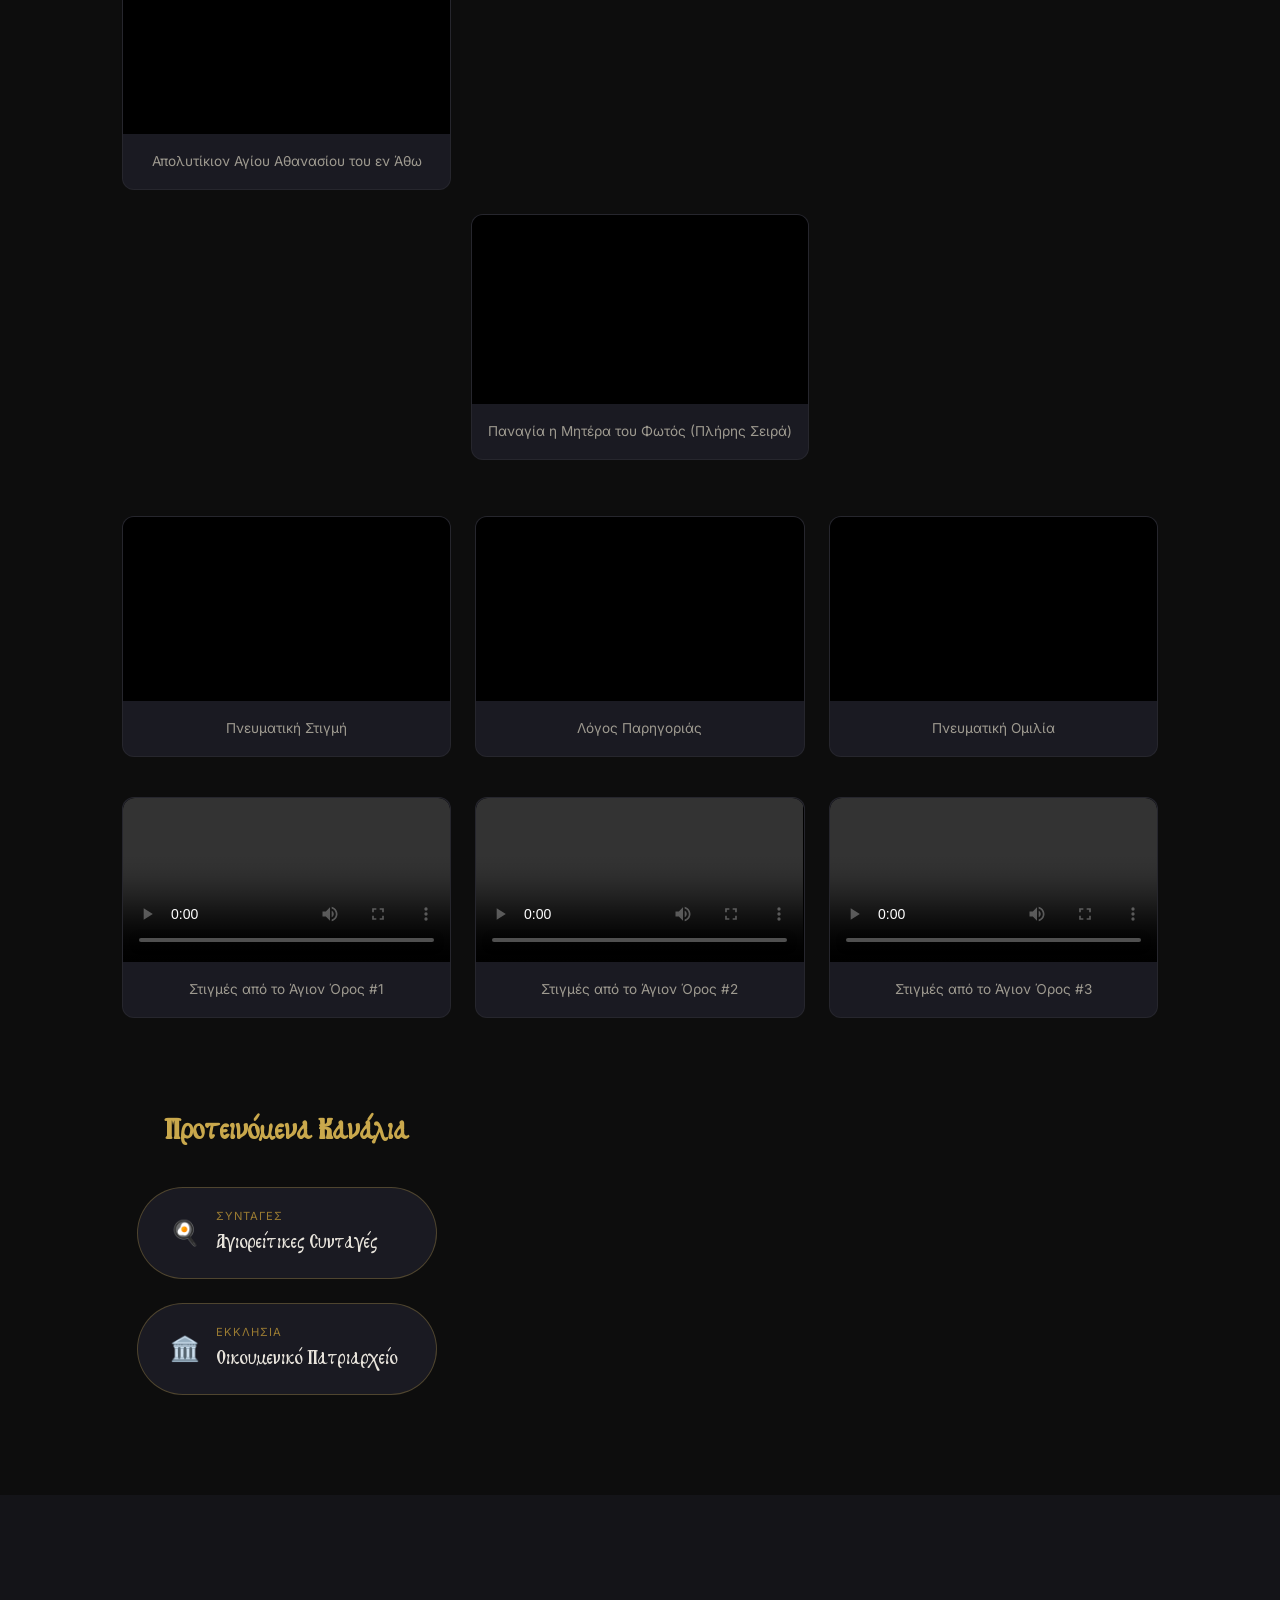
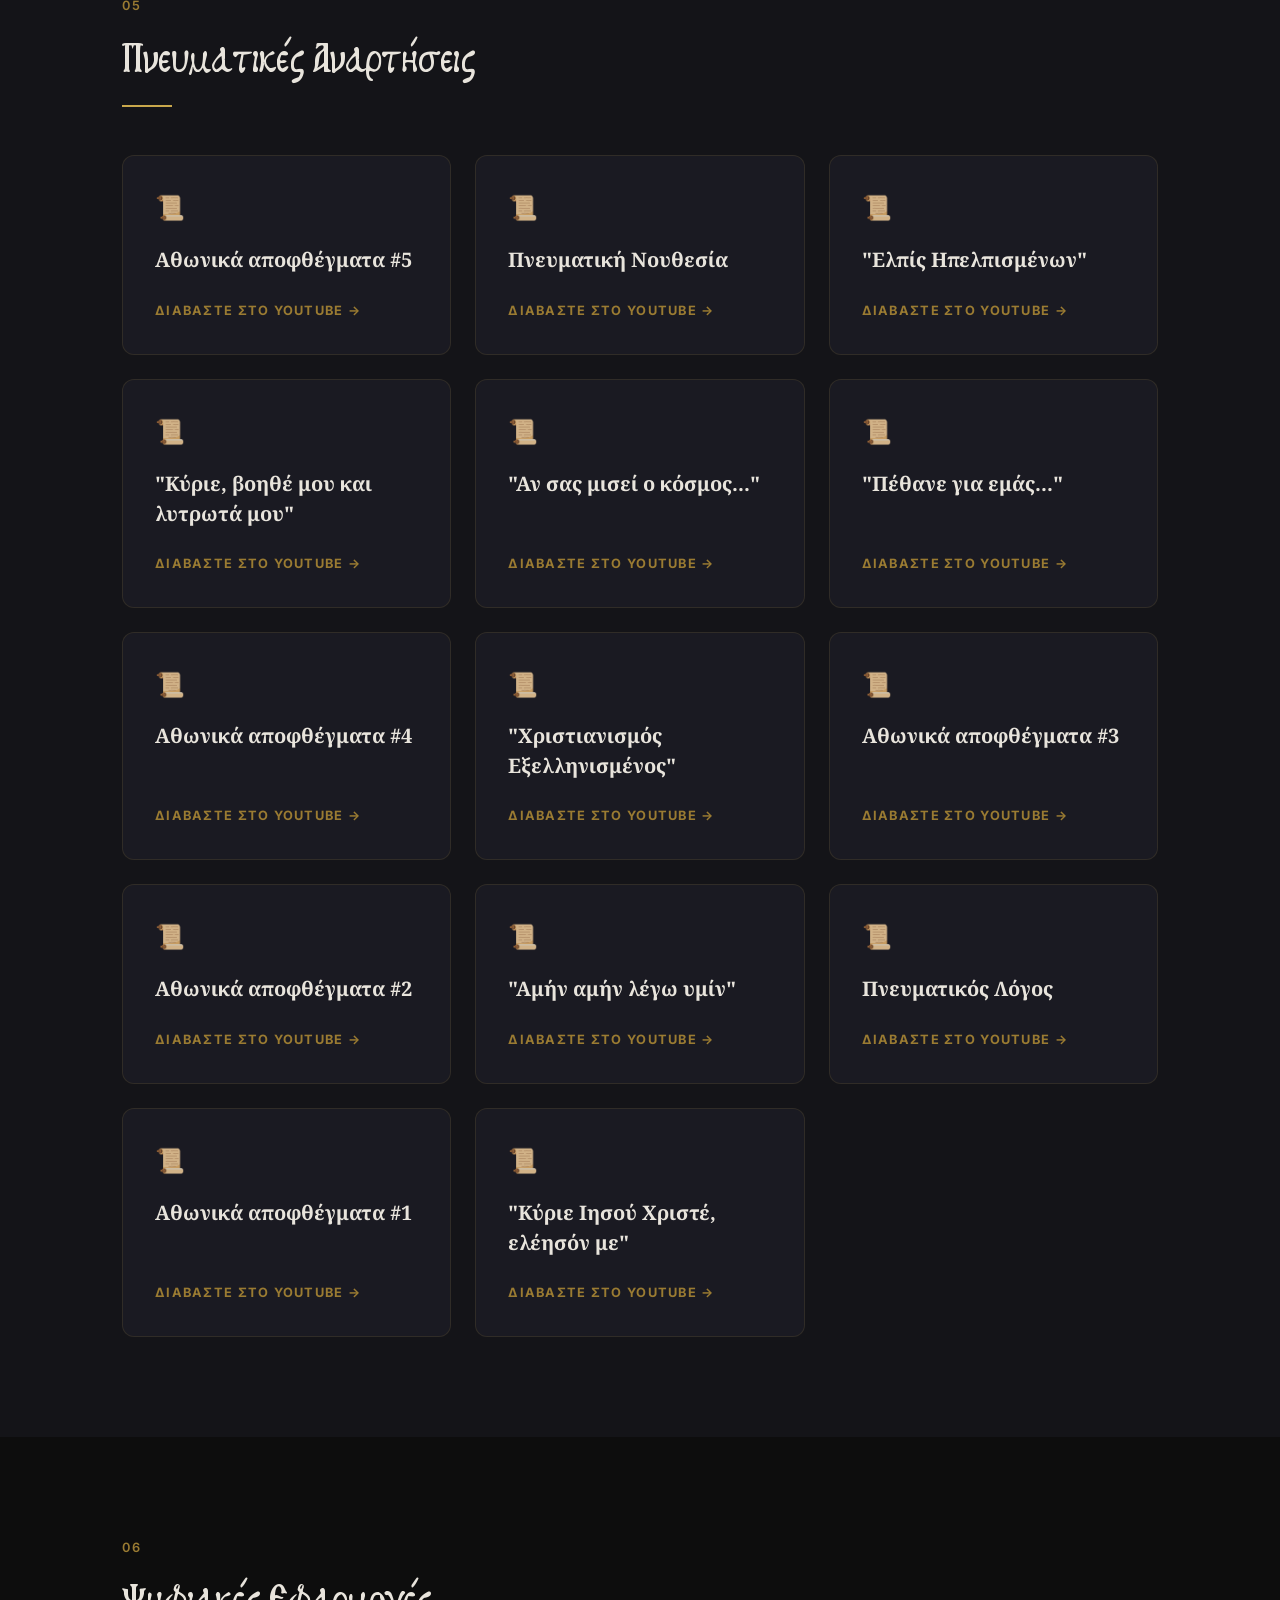
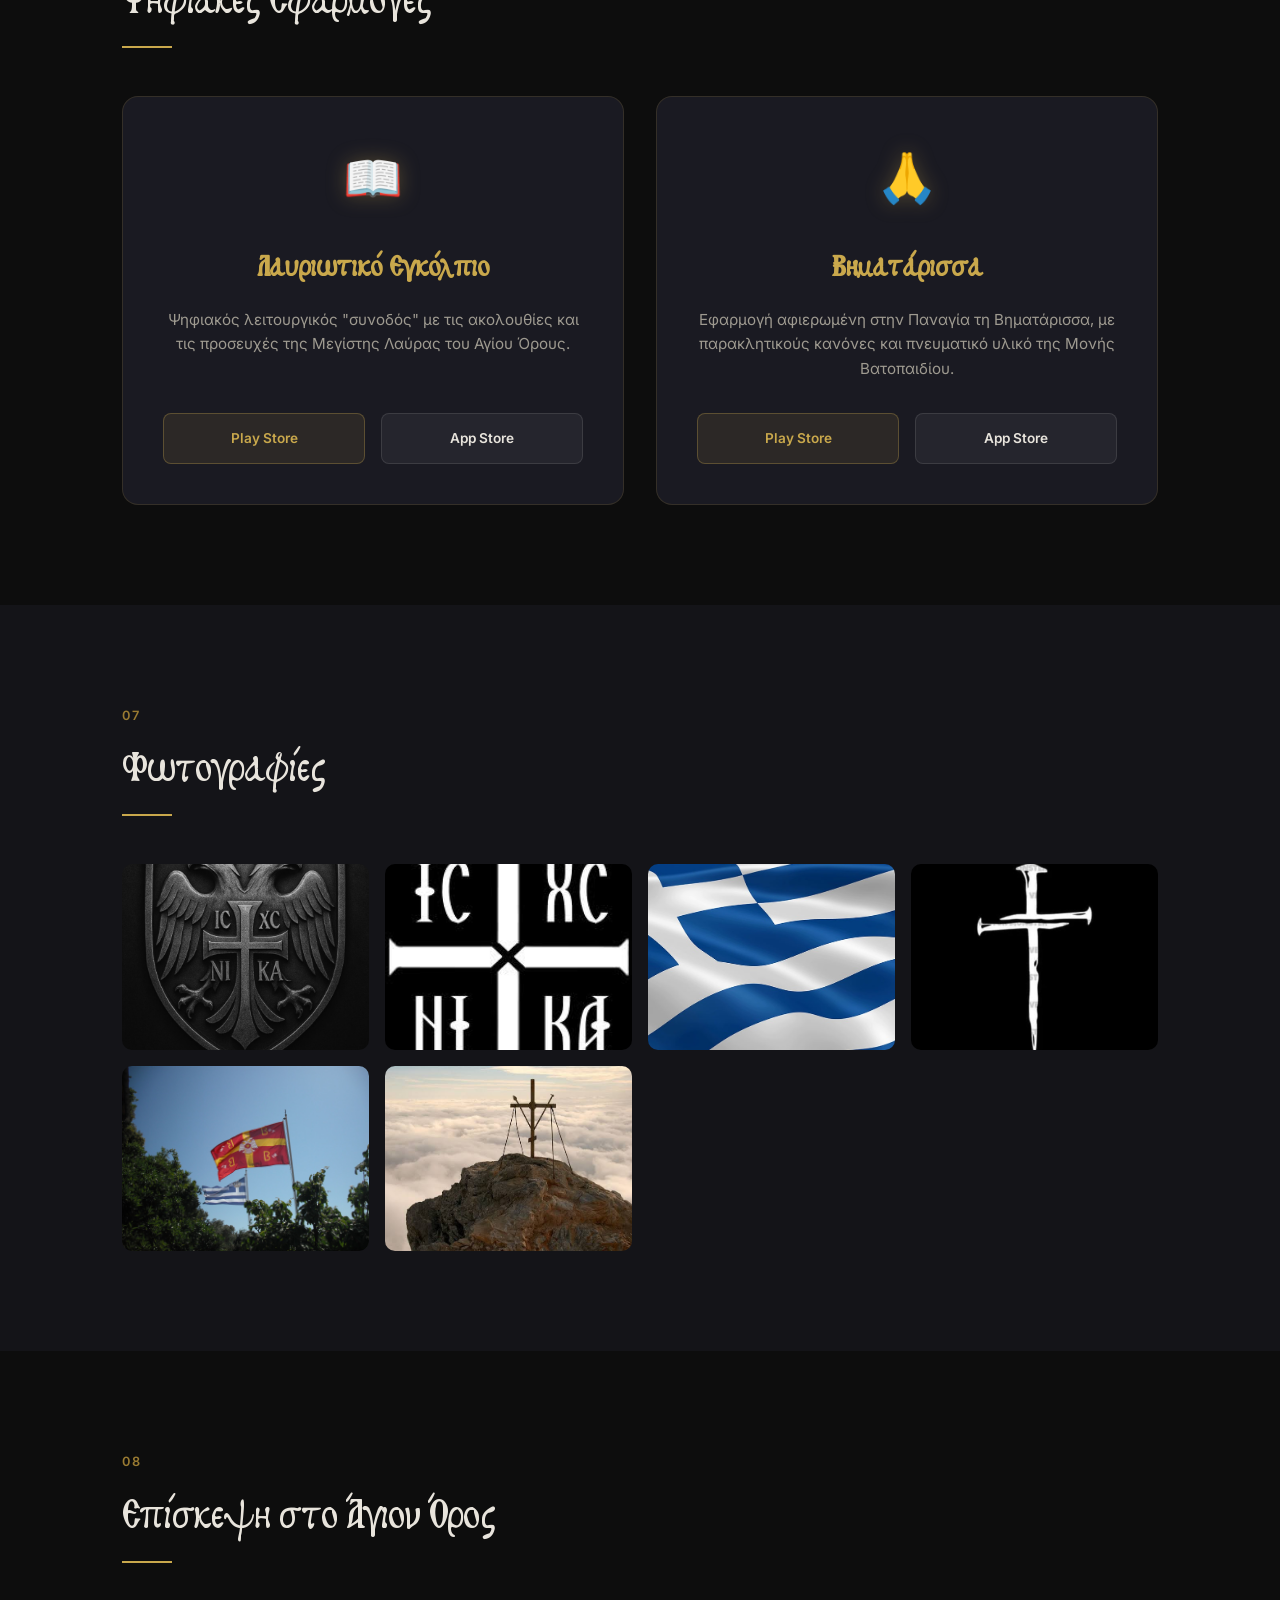
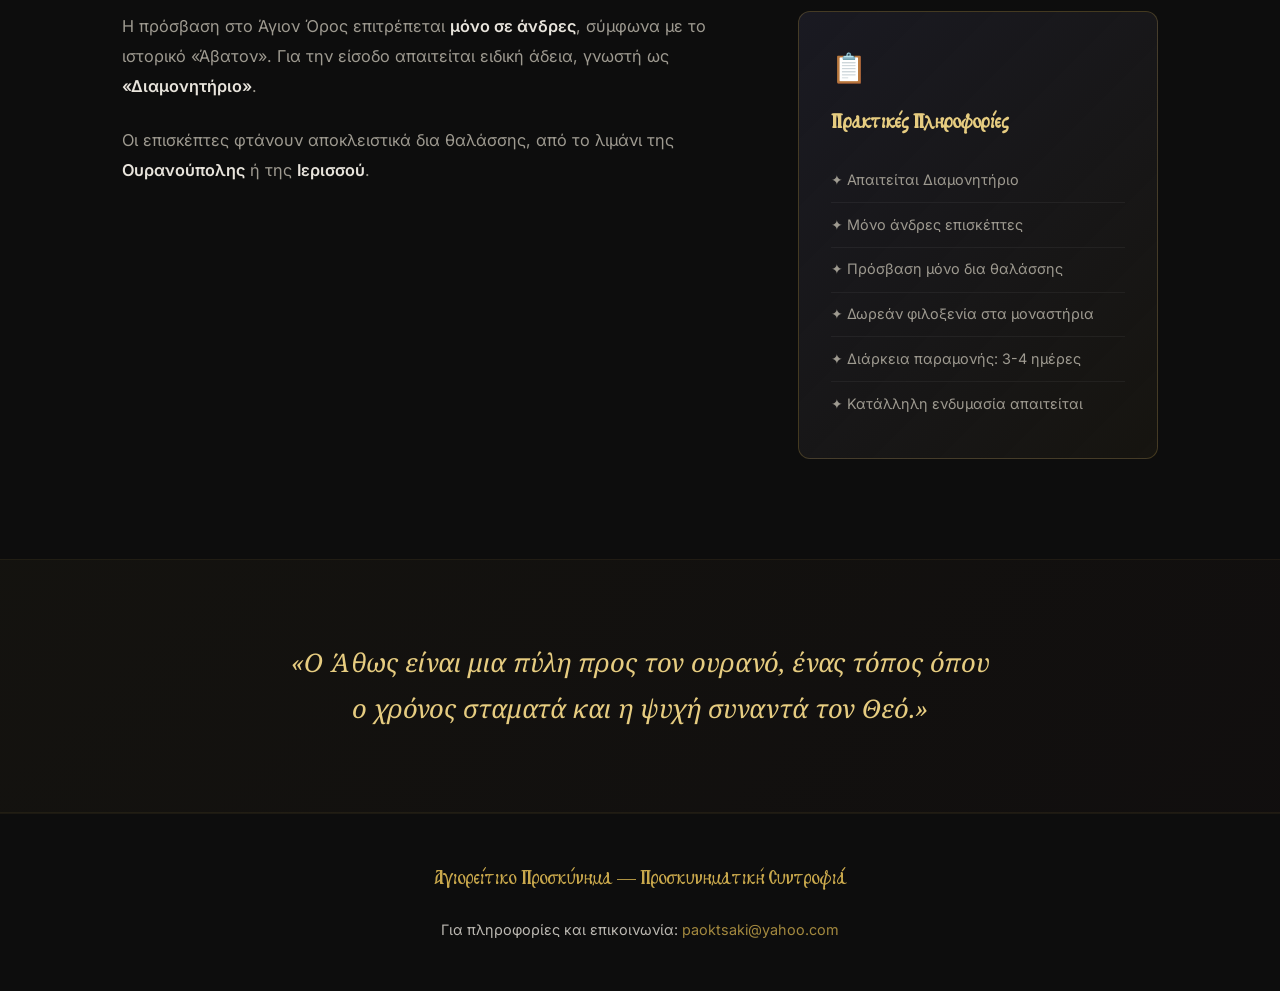
==== commit 877c7da6: "Set background music to start at 4s and enabled soft autoplay on first interaction" ====
--- a/index.html
+++ b/index.html
@@ -892,17 +892,45 @@
         const bgMusic = document.getElementById('bgMusic');
         const musicToggle = document.getElementById('musicToggle');
 
-        musicToggle.addEventListener('click', () => {
+        // Set start time to 4 seconds
+        bgMusic.currentTime = 4;
+
+        function updateMusicUI() {
             if (bgMusic.paused) {
-                bgMusic.play();
+                musicToggle.classList.remove('playing');
+                musicToggle.innerHTML = '🎵';
+            } else {
                 musicToggle.classList.add('playing');
                 musicToggle.innerHTML = '🔊';
+            }
+        }
+
+        musicToggle.addEventListener('click', (e) => {
+            e.stopPropagation(); // Prevent document click from firing
+            if (bgMusic.paused) {
+                bgMusic.playContents = true;
+                bgMusic.play().then(updateMusicUI);
             } else {
                 bgMusic.pause();
-                musicToggle.classList.remove('playing');
-                musicToggle.innerHTML = '🎵';
+                updateMusicUI();
             }
         });
+
+        // Soft Autoplay: Play on first interaction with the document
+        const startAudio = () => {
+            if (bgMusic.paused) {
+                bgMusic.play().then(() => {
+                    updateMusicUI();
+                    document.removeEventListener('click', startAudio);
+                    document.removeEventListener('touchstart', startAudio);
+                }).catch(error => {
+                    console.log("Autoplay prevented:", error);
+                });
+            }
+        };
+
+        document.addEventListener('click', startAudio);
+        document.addEventListener('touchstart', startAudio);
     </script>
 
 </body>
--- a/css/style.css
+++ b/css/style.css
@@ -38,27 +38,35 @@
 
 body {
     font-family: var(--font-sans);
-    background:
-        radial-gradient(circle at 50% 50%, rgba(20, 20, 25, 1) 0%, rgba(13, 13, 13, 1) 100%);
+    background: var(--color-bg);
     color: var(--color-text);
     line-height: 1.7;
     font-size: 16px;
     -webkit-font-smoothing: antialiased;
-    position: relative;
-}
-
-body::before {
-    content: "";
-    position: fixed;
-    top: 0;
-    left: 0;
-    width: 100%;
-    height: 100%;
-    pointer-events: none;
-    z-index: 1000;
-    opacity: 0.15;
-    background: url("data:image/svg+xml,%3Csvg viewBox='0 0 200 200' xmlns='http://www.w3.org/2000/svg'%3E%3Cfilter id='noiseFilter'%3E%3CfeTurbulence type='fractalNoise' baseFrequency='0.65' numOctaves='3' stitchTiles='stitch'/%3E%3C/filter%3E%3Crect width='100%25' height='100%25' filter='url(%23noiseFilter)'/%3E%3C/svg%3E");
-}
+}
+
+/* Premium background effects for mobile and tablets */
+@media (max-width: 1024px) {
+    body {
+        background:
+            radial-gradient(circle at 50% 50%, rgba(20, 20, 25, 1) 0%, rgba(13, 13, 13, 1) 100%);
+        position: relative;
+    }
+
+    body::before {
+        content: "";
+        position: fixed;
+        top: 0;
+        left: 0;
+        width: 100%;
+        height: 100%;
+        pointer-events: none;
+        z-index: 1000;
+        opacity: 0.15;
+        background: url("data:image/svg+xml,%3Csvg viewBox='0 0 200 200' xmlns='http://www.w3.org/2000/svg'%3E%3Cfilter id='noiseFilter'%3E%3CfeTurbulence type='fractalNoise' baseFrequency='0.65' numOctaves='3' stitchTiles='stitch'/%3E%3C/filter%3E%3Crect width='100%25' height='100%25' filter='url(%23noiseFilter)'/%3E%3C/svg%3E");
+    }
+}
+
 
 /* ===== HERO ===== */
 .hero {
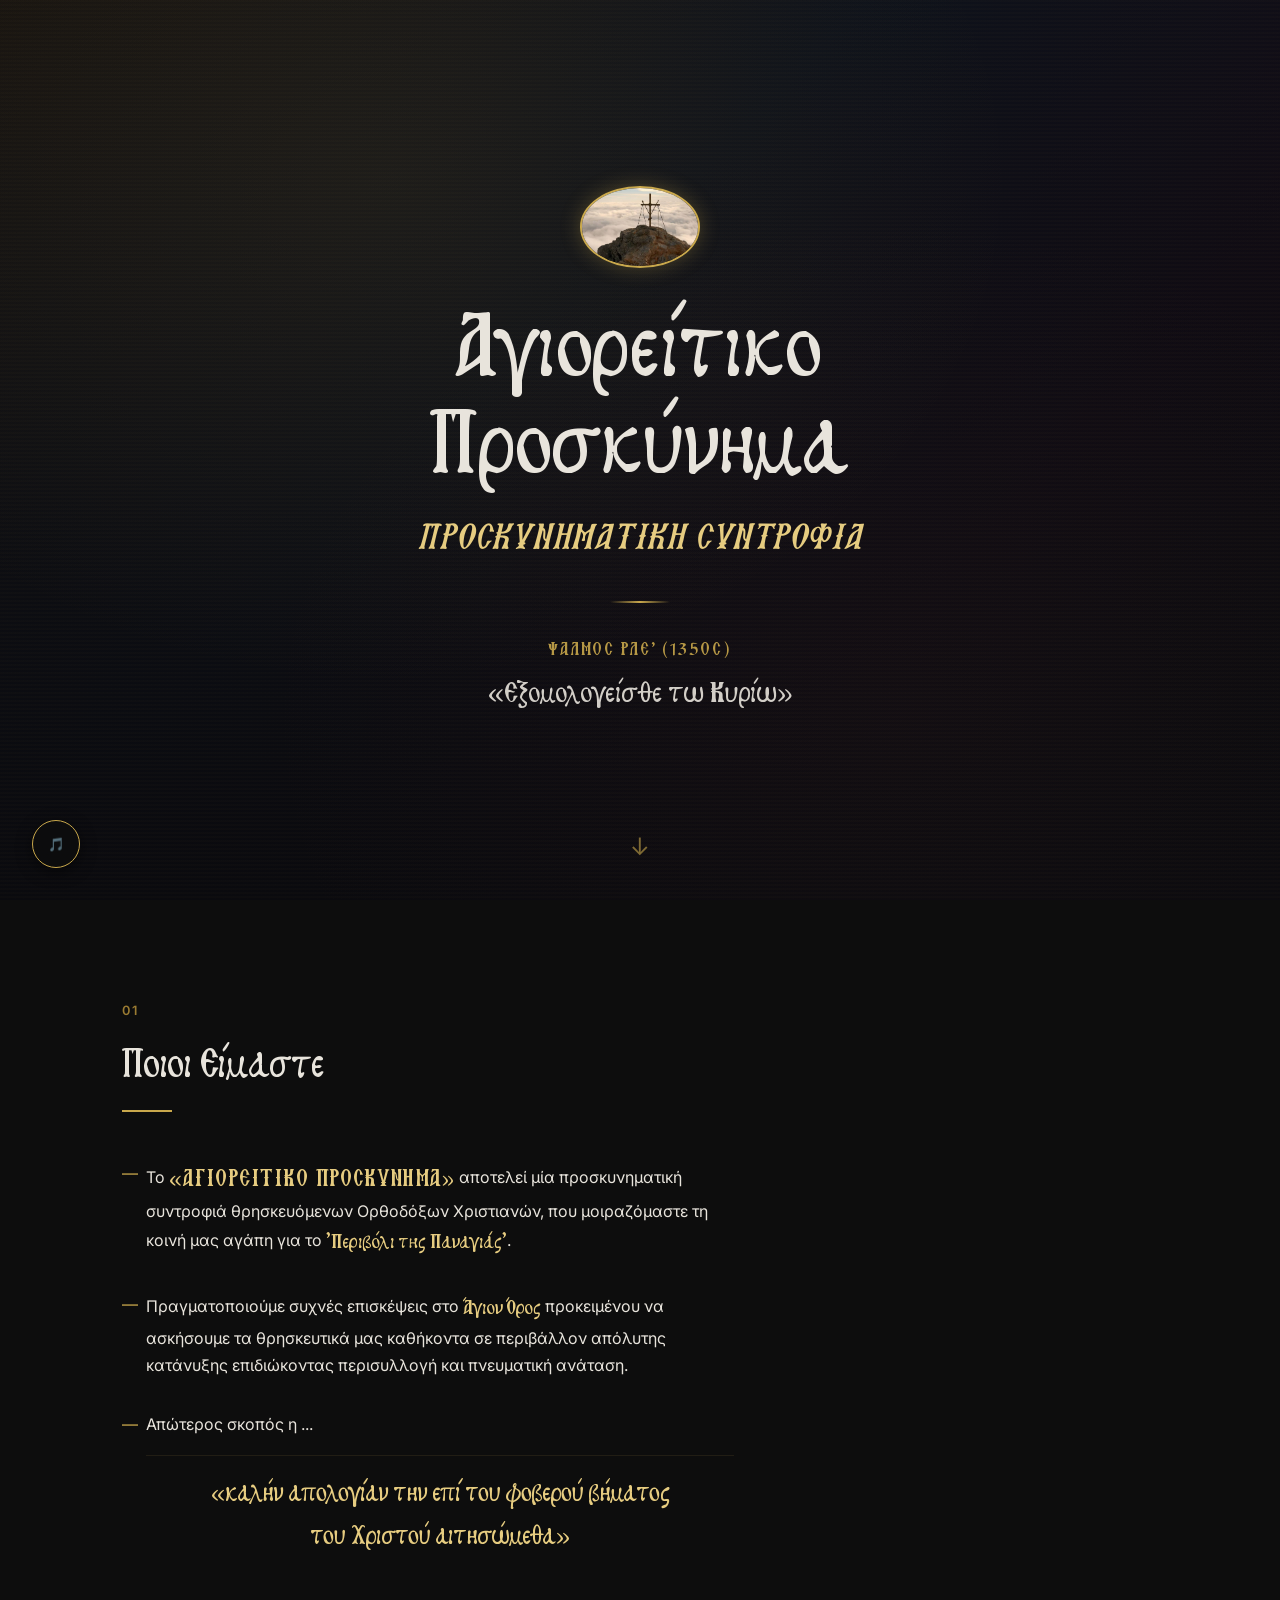
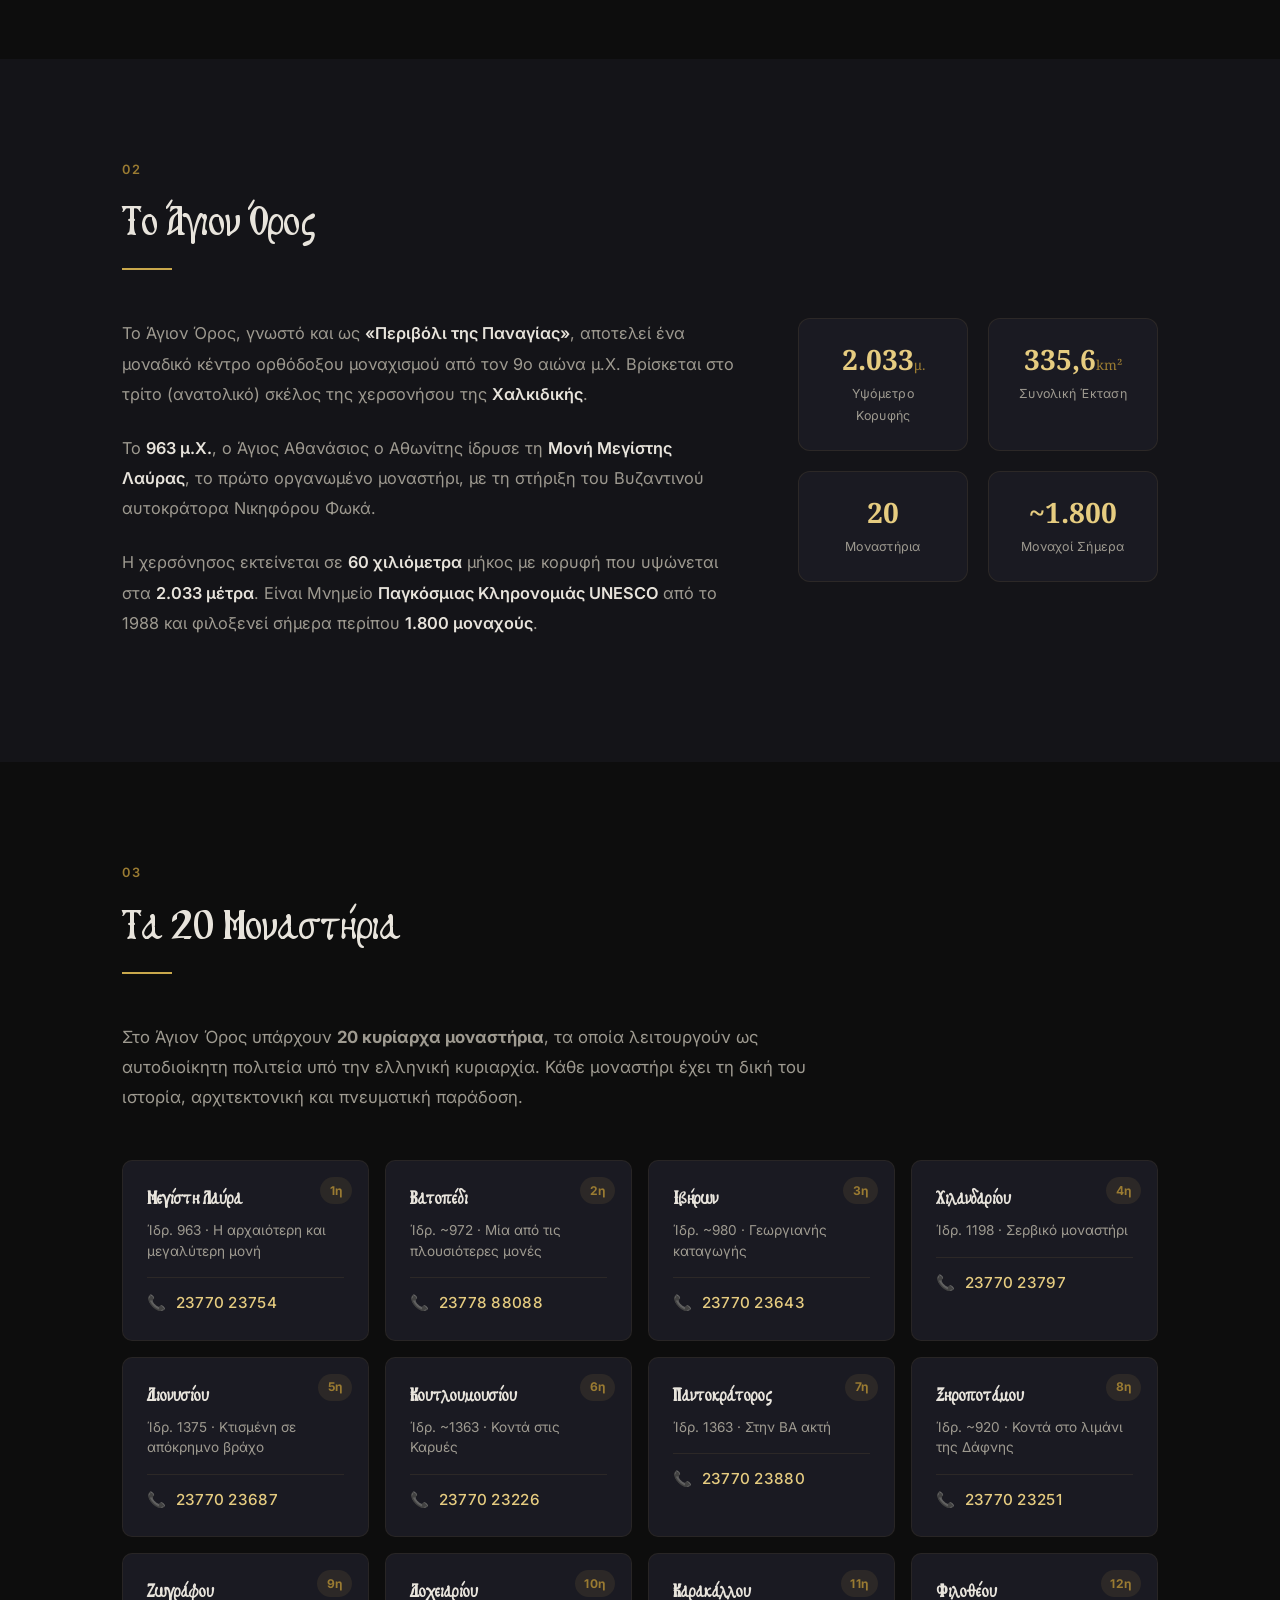
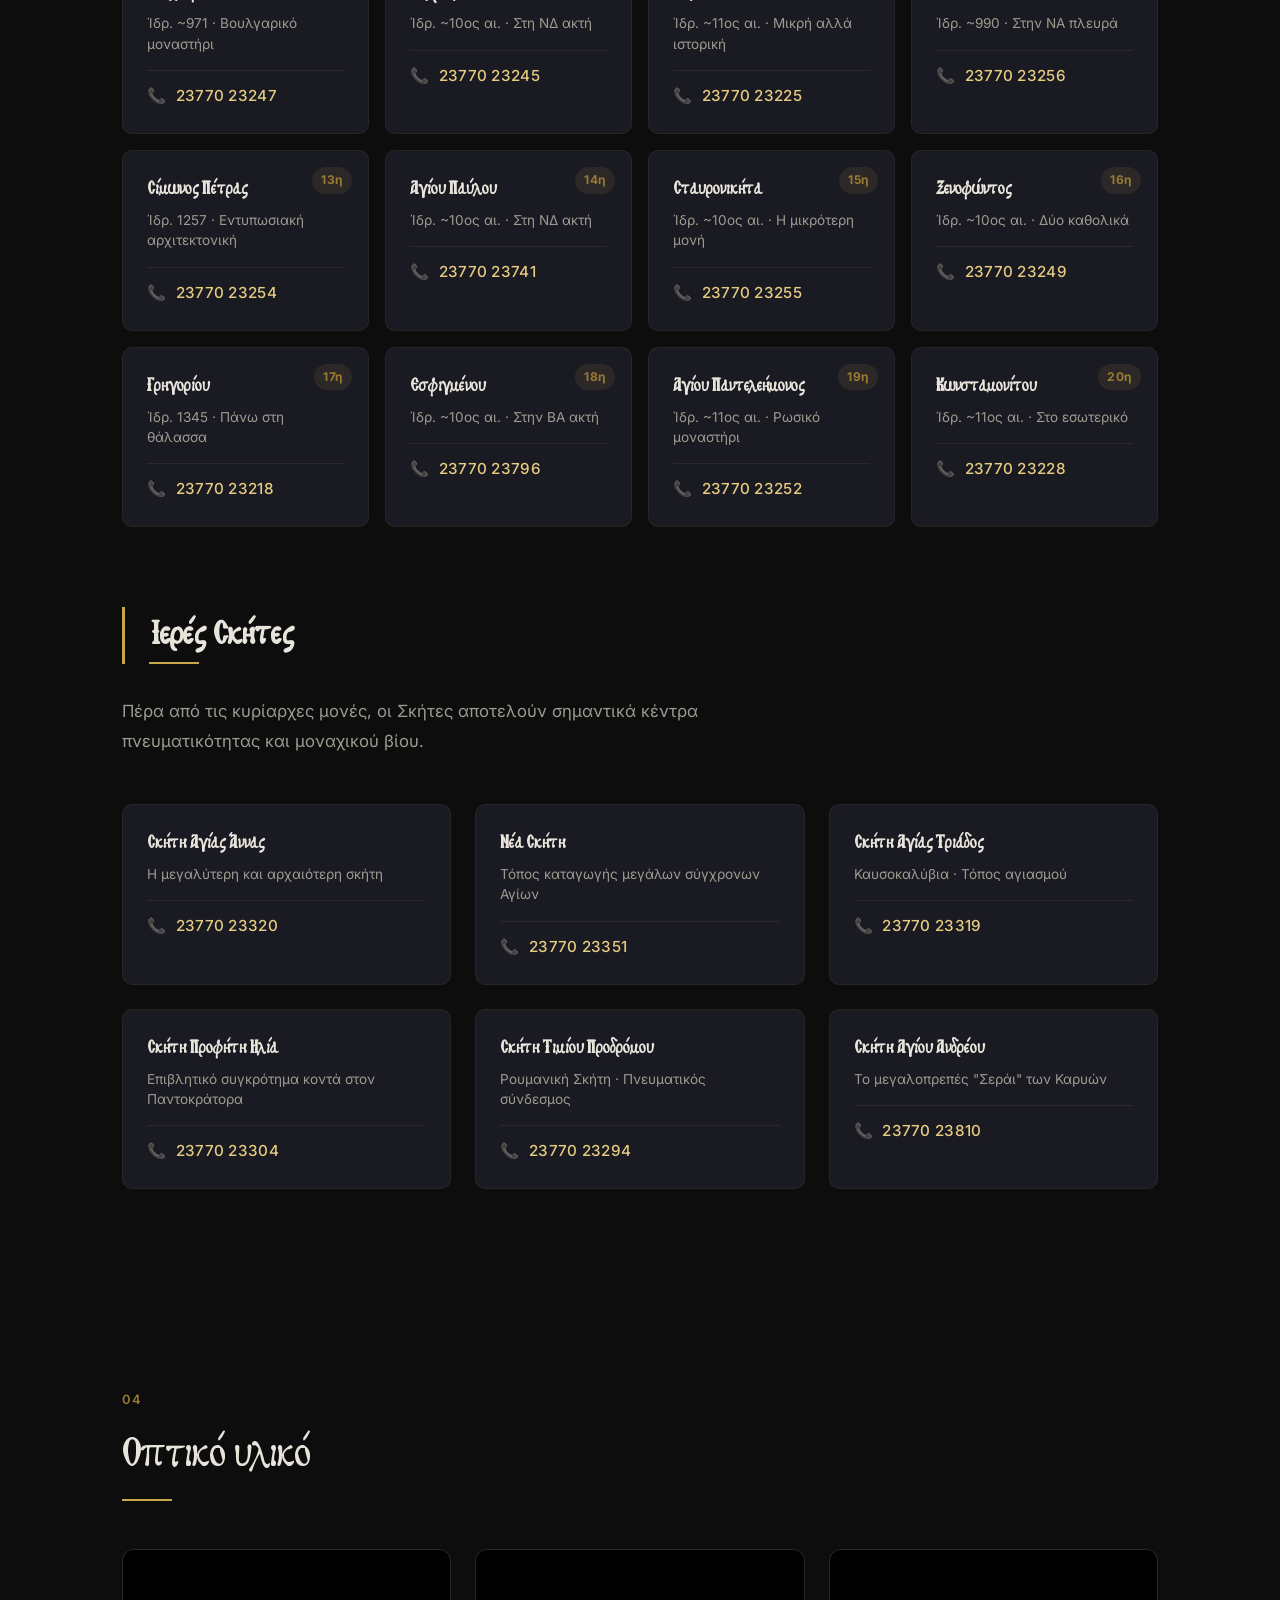
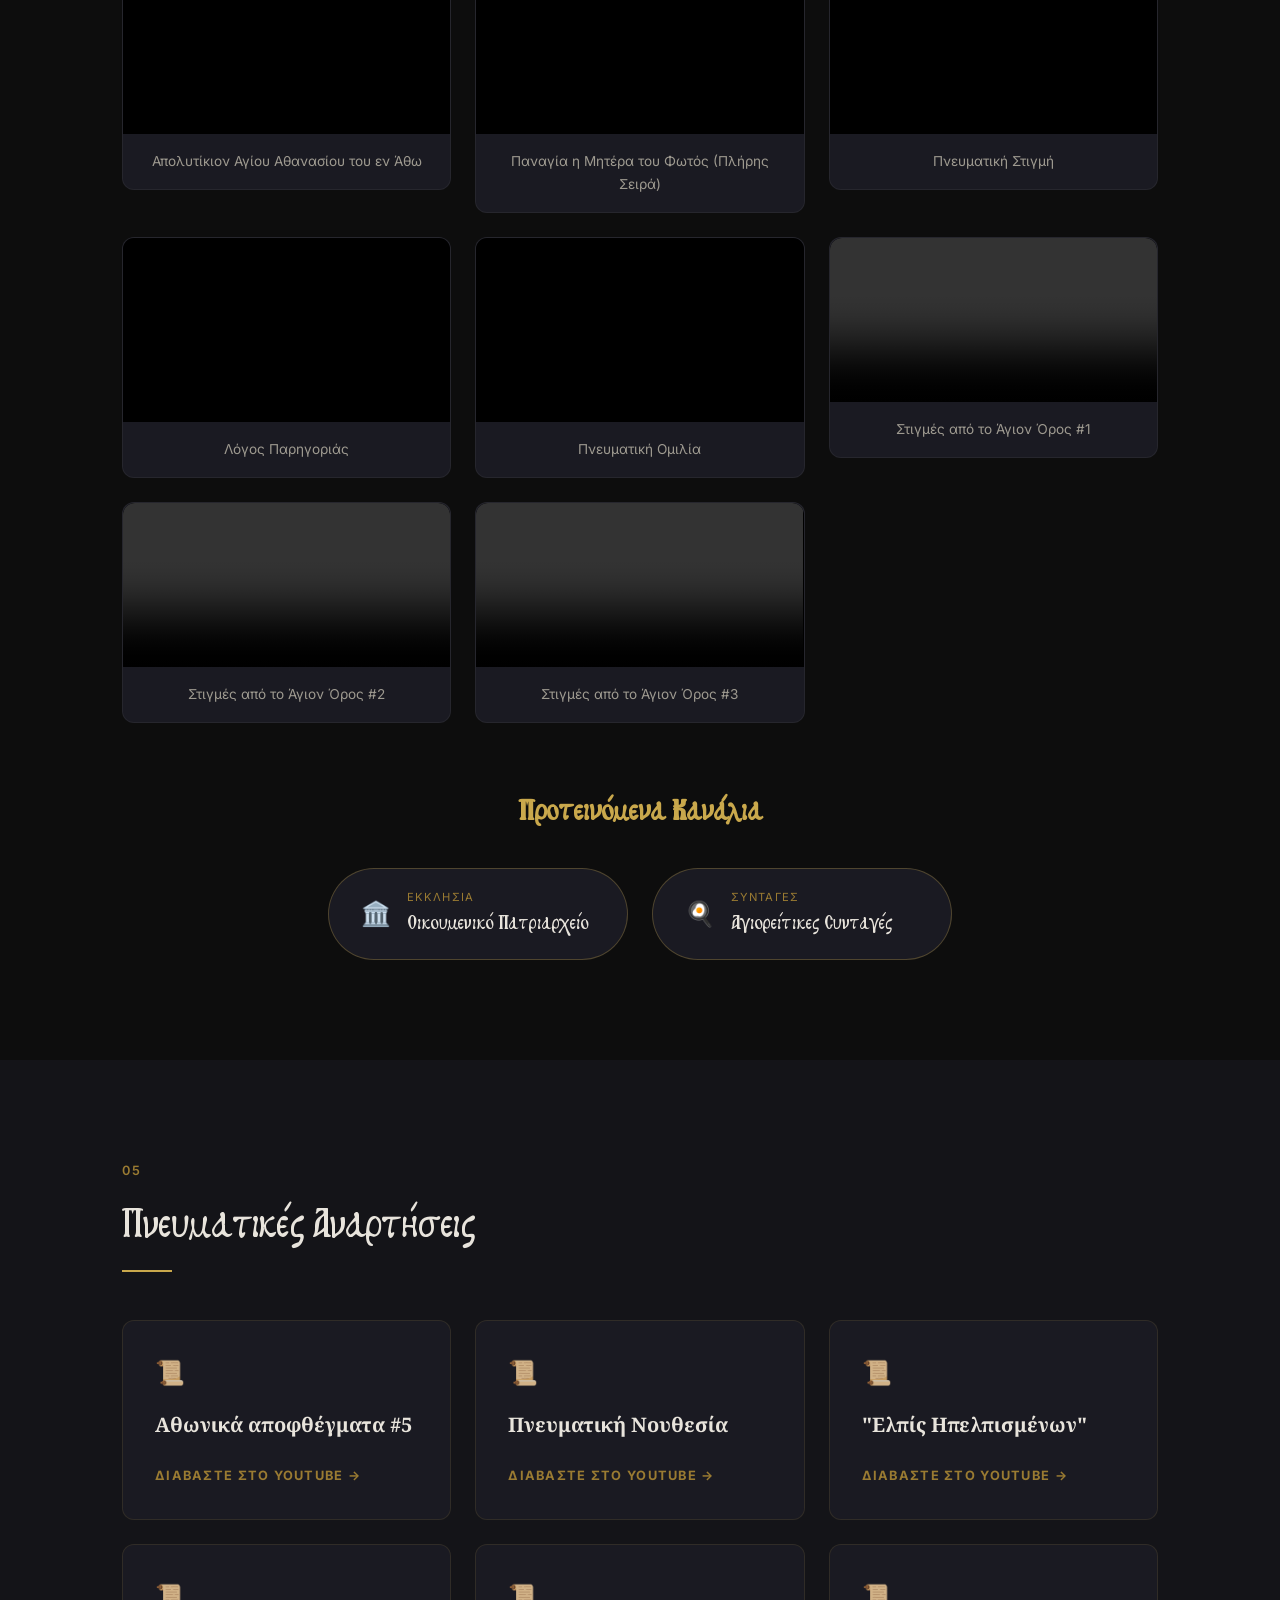
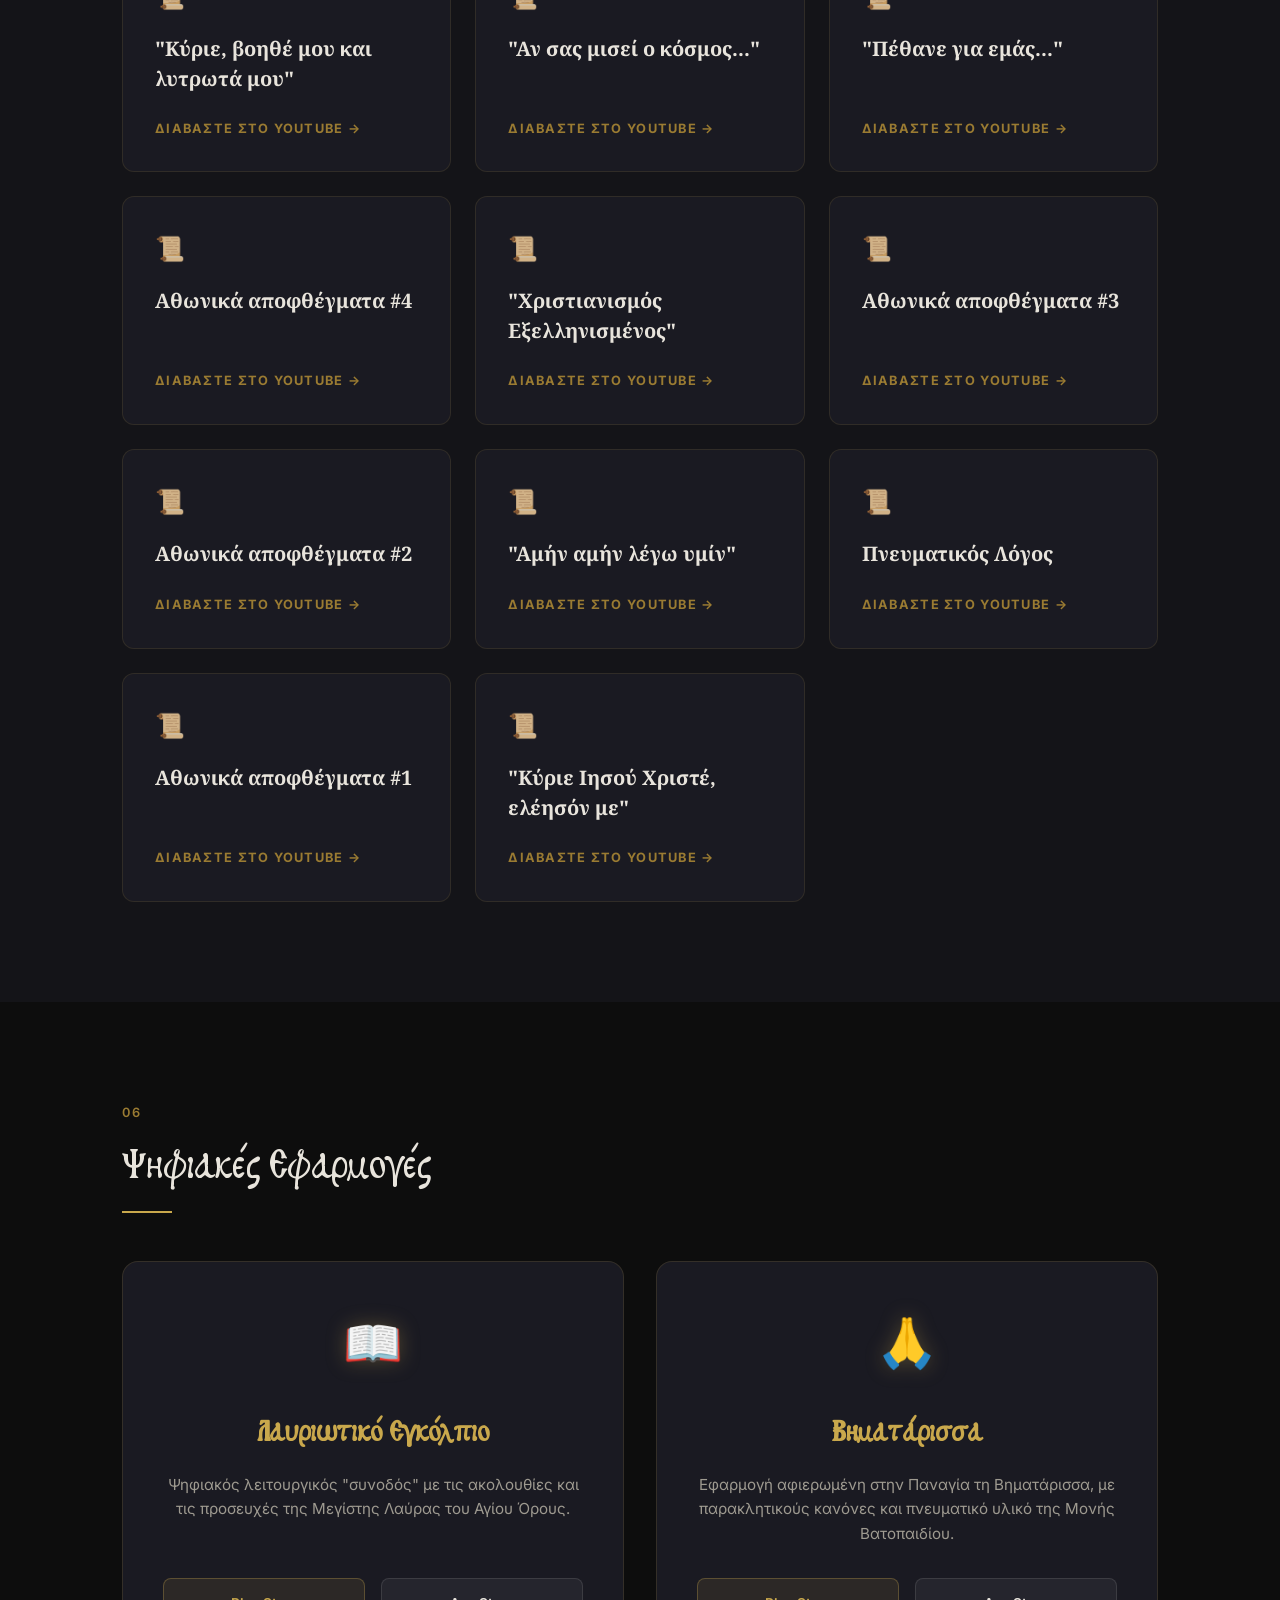
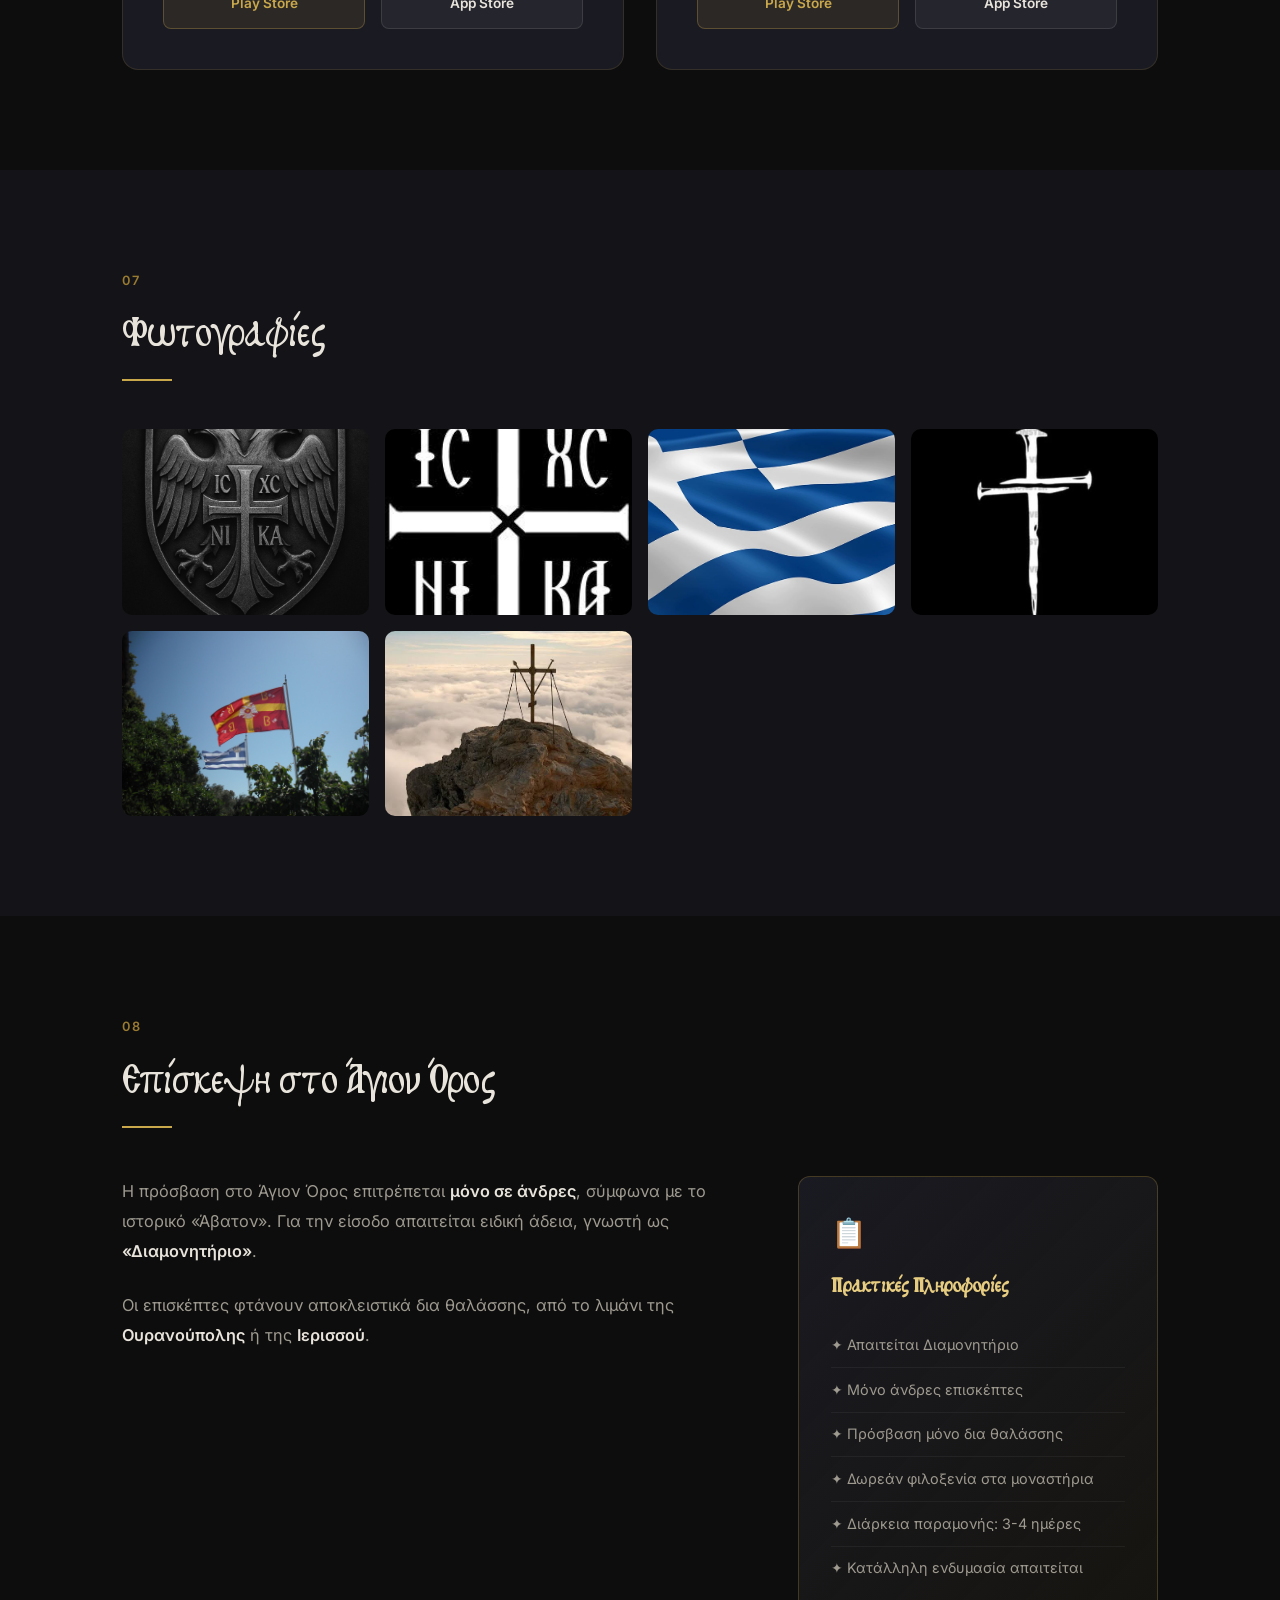
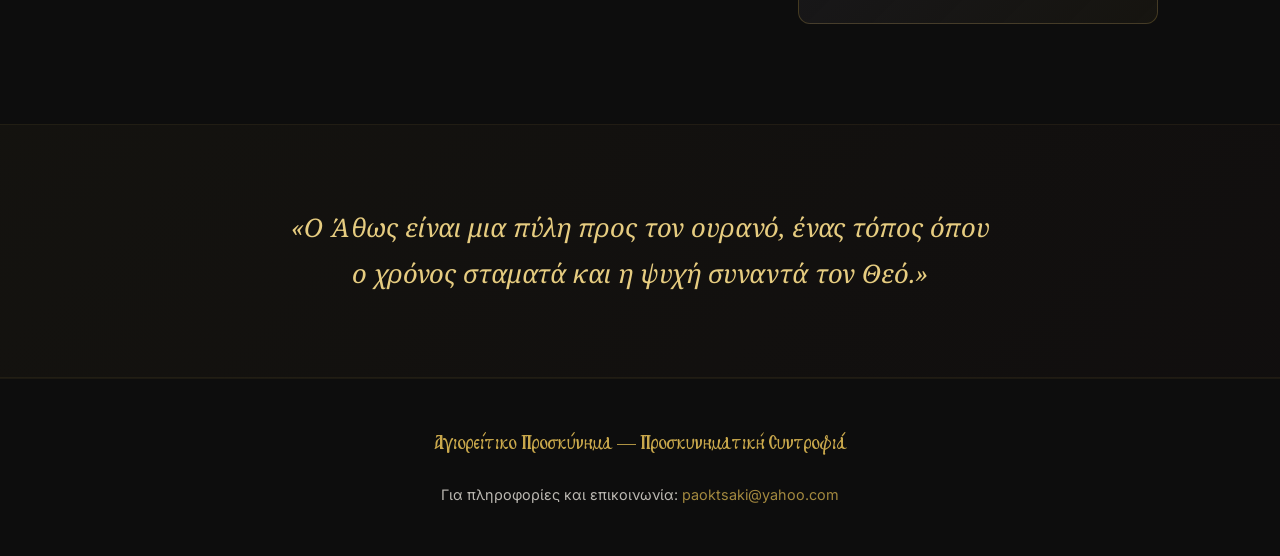
==== commit f662ec11: "Merged video grids and reordered suggested channels (Patriarchate first)" ====
--- a/index.html
+++ b/index.html
@@ -401,7 +401,7 @@
                     </div>
 
                     <!-- Playlist: Panagia i Mitera tou Fotos -->
-                    <div class="video-item" style="grid-column: 1 / -1; max-width: 900px; margin: 0 auto 2rem auto;">
+                    <div class="video-item">
                         <div class="video-wrapper">
                             <iframe
                                 src="https://www.youtube.com/embed/videoseries?list=PL8Q_VyyqmnTk4WHmzWcRY1SllPQ3aVFIn"
@@ -450,10 +450,8 @@
                         </div>
                         <p class="video-caption">Πνευματική Ομιλία</p>
                     </div>
-                </div>
-
-                <!-- Local Videos Grid -->
-                <div class="video-grid" style="margin-top: 2.5rem;">
+
+                    <!-- Local Videos Section (Now merged into the same grid) -->
                     <div class="video-item">
                         <video controls
                             style="width: 100%; border-radius: 12px 12px 0 0; display: block; background: #000;">
@@ -484,41 +482,43 @@
                         </video>
                         <p class="video-caption">Στιγμές από το Άγιον Όρος #3</p>
                     </div>
-                    <!-- Suggested Channels -->
-                    <div style="margin-top: 4rem; text-align: center;">
-                        <div class="section-header" style="margin-bottom: 2rem;">
-                            <h3
-                                style="font-family: 'MedievalManuscript', var(--font-serif); font-size: 1.8rem; color: var(--color-gold);">
-                                Προτεινόμενα Κανάλια</h3>
-                        </div>
-                        <div style="display: flex; flex-wrap: wrap; justify-content: center; gap: 1.5rem;">
-                            <!-- Channel 1: Agioritikessintages -->
-                            <a href="https://youtube.com/@agioritikessintages?si=q1pi9f1GaM9CZ24C" target="_blank"
-                                style="display: flex; align-items: center; gap: 1rem; padding: 1.2rem 2rem; background: var(--color-surface); border: 1px solid rgba(201,168,76,0.3); border-radius: 50px; text-decoration: none; transition: all 0.3s ease; min-width: 300px;">
-                                <span style="font-size: 1.5rem;">🍳</span>
-                                <div style="text-align: left;">
-                                    <span
-                                        style="display: block; font-size: 0.7rem; text-transform: uppercase; letter-spacing: 0.1em; color: var(--color-gold-dark);">Συνταγές</span>
-                                    <span
-                                        style="display: block; font-family: 'MedievalManuscript', var(--font-serif); font-size: 1.2rem; color: var(--color-text);">Αγιορείτικες
-                                        Συνταγές</span>
-                                </div>
-                            </a>
-                            <!-- Channel 2: Ecumenical Patriarchate -->
-                            <a href="https://youtube.com/@ecumenicalpatriarchate?si=P4aU1gxPVBYGBRaG" target="_blank"
-                                style="display: flex; align-items: center; gap: 1rem; padding: 1.2rem 2rem; background: var(--color-surface); border: 1px solid rgba(201,168,76,0.3); border-radius: 50px; text-decoration: none; transition: all 0.3s ease; min-width: 300px;">
-                                <span style="font-size: 1.5rem;">🏛️</span>
-                                <div style="text-align: left;">
-                                    <span
-                                        style="display: block; font-size: 0.7rem; text-transform: uppercase; letter-spacing: 0.1em; color: var(--color-gold-dark);">Εκκλησία</span>
-                                    <span
-                                        style="display: block; font-family: 'MedievalManuscript', var(--font-serif); font-size: 1.2rem; color: var(--color-text);">Οικουμενικό
-                                        Πατριαρχείο</span>
-                                </div>
-                            </a>
-                        </div>
-                    </div>
-                </div>
+                </div>
+
+                <!-- Suggested Channels -->
+                <div style="margin-top: 4rem; text-align: center;">
+                    <div class="section-header" style="margin-bottom: 2rem;">
+                        <h3
+                            style="font-family: 'MedievalManuscript', var(--font-serif); font-size: 1.8rem; color: var(--color-gold);">
+                            Προτεινόμενα Κανάλια</h3>
+                    </div>
+                    <div style="display: flex; flex-wrap: wrap; justify-content: center; gap: 1.5rem;">
+                        <!-- Channel 1: Ecumenical Patriarchate -->
+                        <a href="https://youtube.com/@ecumenicalpatriarchate?si=P4aU1gxPVBYGBRaG" target="_blank"
+                            style="display: flex; align-items: center; gap: 1rem; padding: 1.2rem 2rem; background: var(--color-surface); border: 1px solid rgba(201,168,76,0.3); border-radius: 50px; text-decoration: none; transition: all 0.3s ease; min-width: 300px;">
+                            <span style="font-size: 1.5rem;">🏛️</span>
+                            <div style="text-align: left;">
+                                <span
+                                    style="display: block; font-size: 0.7rem; text-transform: uppercase; letter-spacing: 0.1em; color: var(--color-gold-dark);">Εκκλησία</span>
+                                <span
+                                    style="display: block; font-family: 'MedievalManuscript', var(--font-serif); font-size: 1.2rem; color: var(--color-text);">Οικουμενικό
+                                    Πατριαρχείο</span>
+                            </div>
+                        </a>
+                        <!-- Channel 2: Agioritikessintages -->
+                        <a href="https://youtube.com/@agioritikessintages?si=q1pi9f1GaM9CZ24C" target="_blank"
+                            style="display: flex; align-items: center; gap: 1rem; padding: 1.2rem 2rem; background: var(--color-surface); border: 1px solid rgba(201,168,76,0.3); border-radius: 50px; text-decoration: none; transition: all 0.3s ease; min-width: 300px;">
+                            <span style="font-size: 1.5rem;">🍳</span>
+                            <div style="text-align: left;">
+                                <span
+                                    style="display: block; font-size: 0.7rem; text-transform: uppercase; letter-spacing: 0.1em; color: var(--color-gold-dark);">Συνταγές</span>
+                                <span
+                                    style="display: block; font-family: 'MedievalManuscript', var(--font-serif); font-size: 1.2rem; color: var(--color-text);">Αγιορείτικες
+                                    Συνταγές</span>
+                            </div>
+                        </a>
+                    </div>
+                </div>
+            </div>
         </section>
 
         <!-- YouTube Posts Section -->
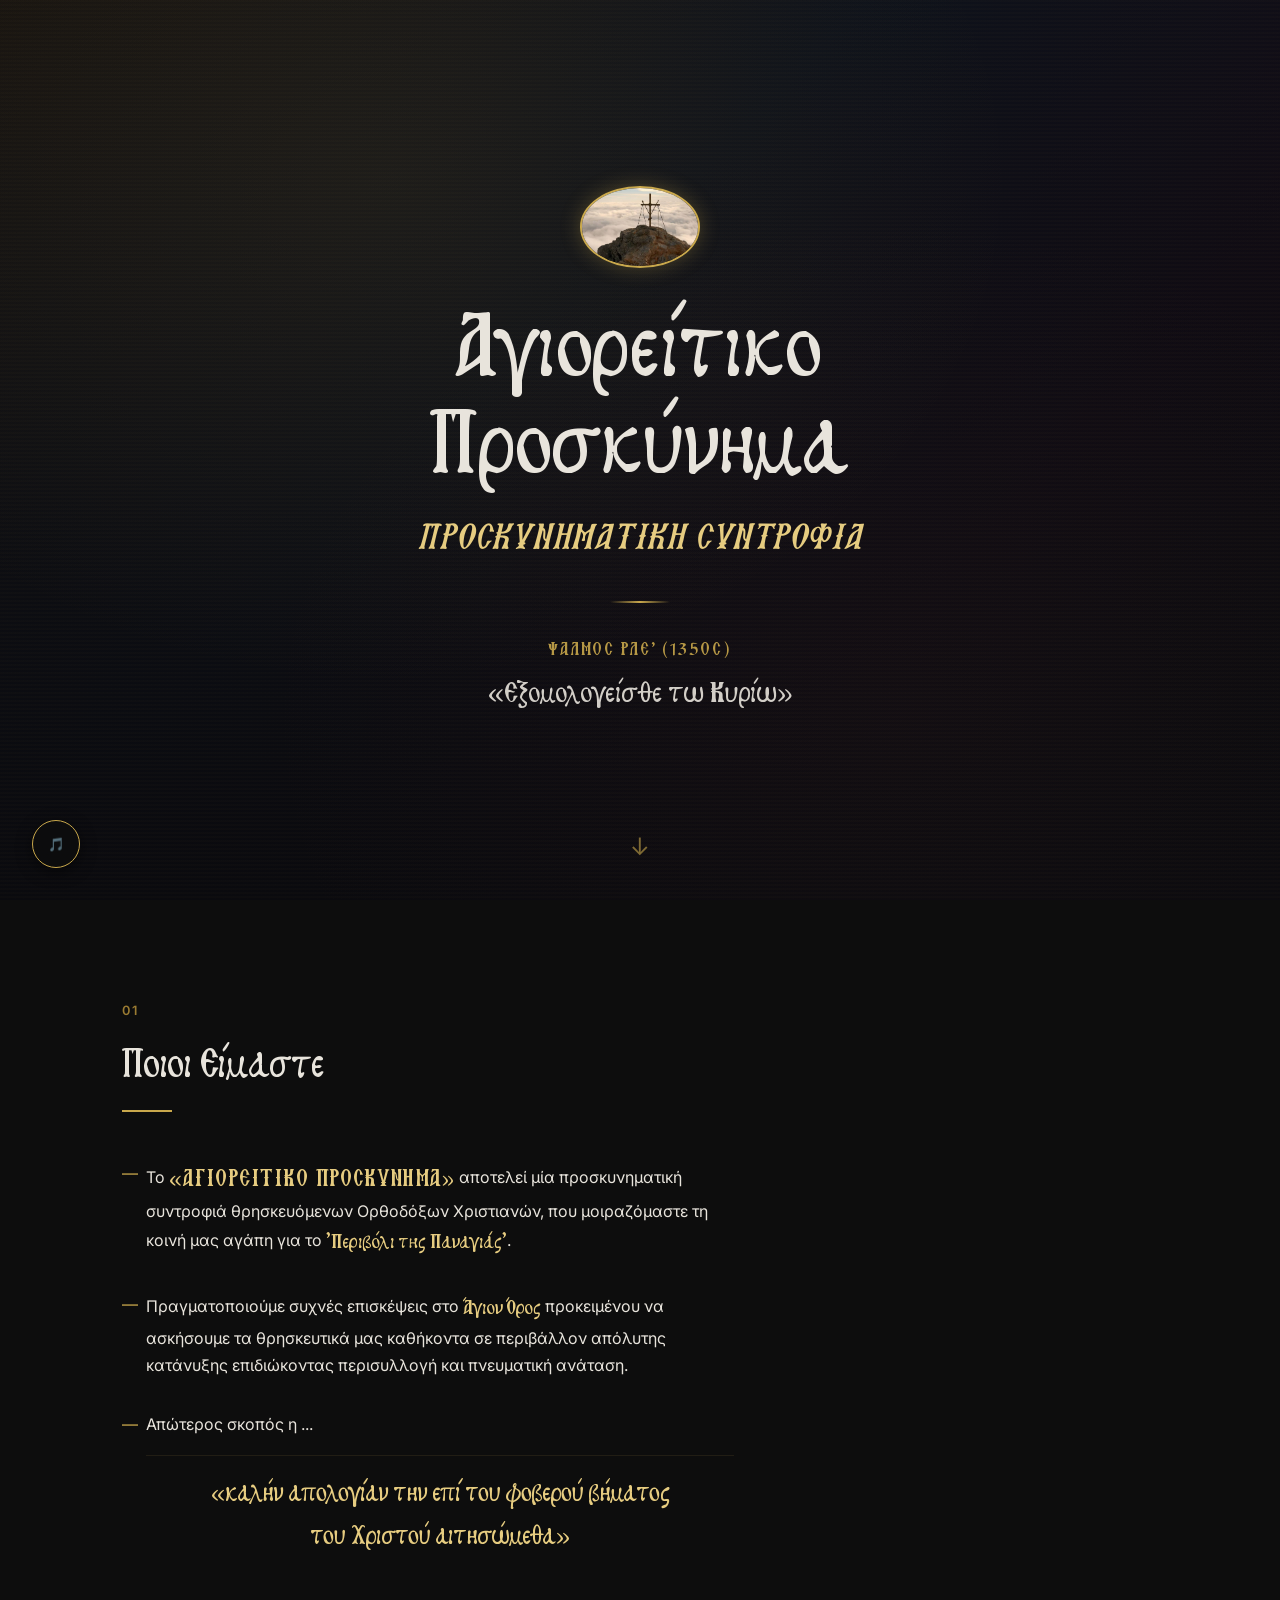
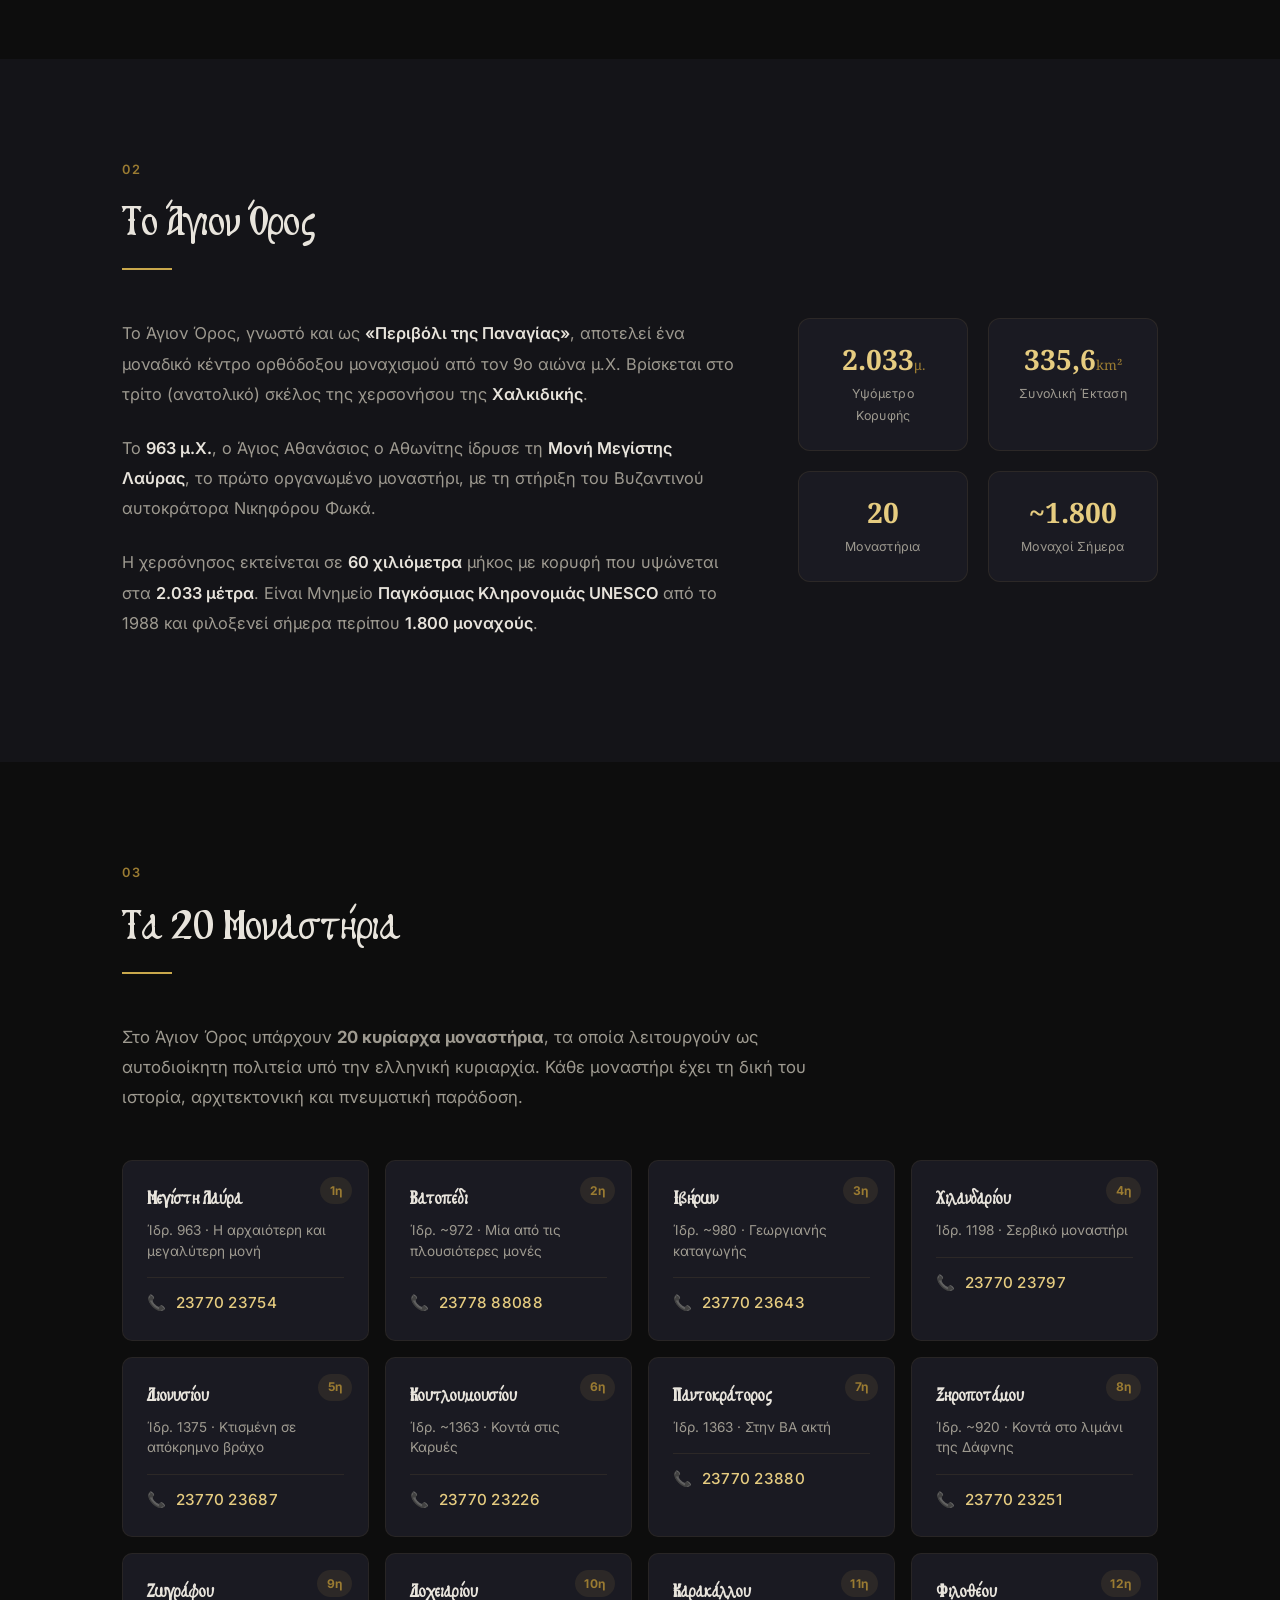
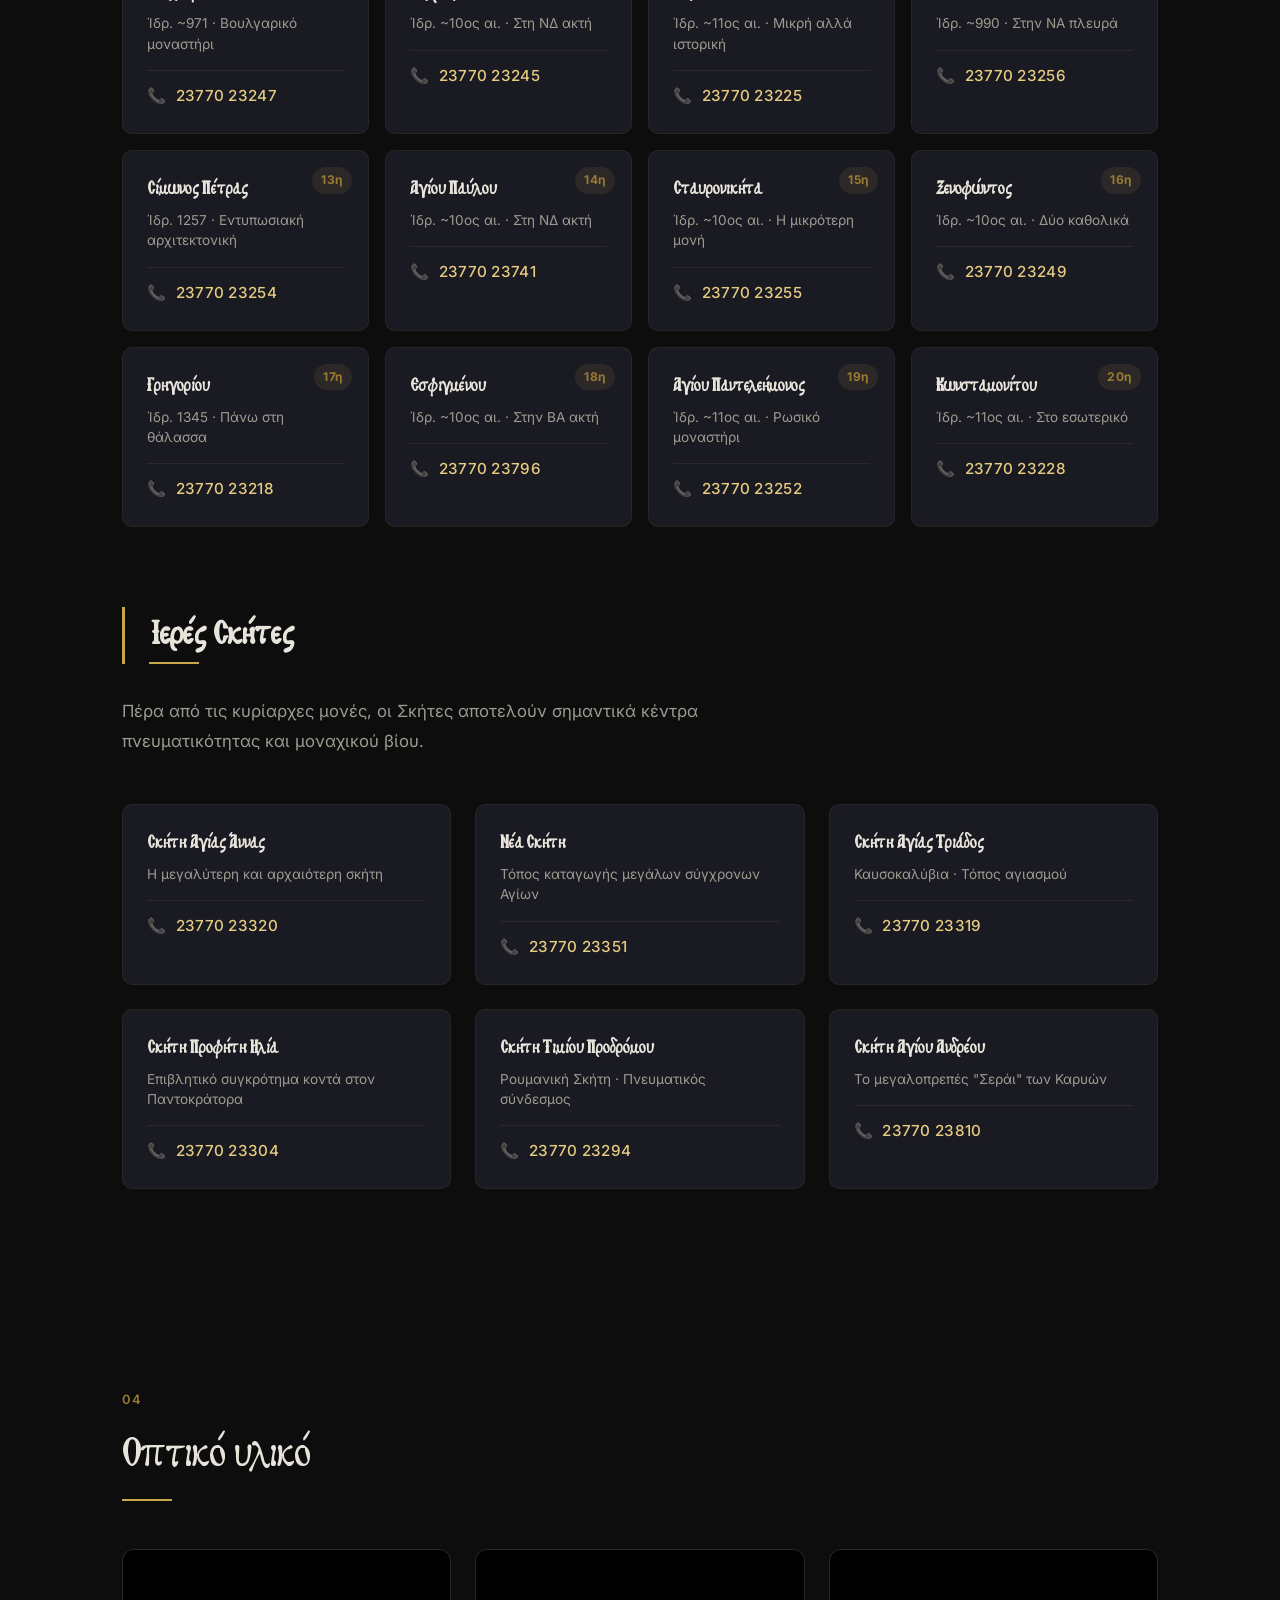
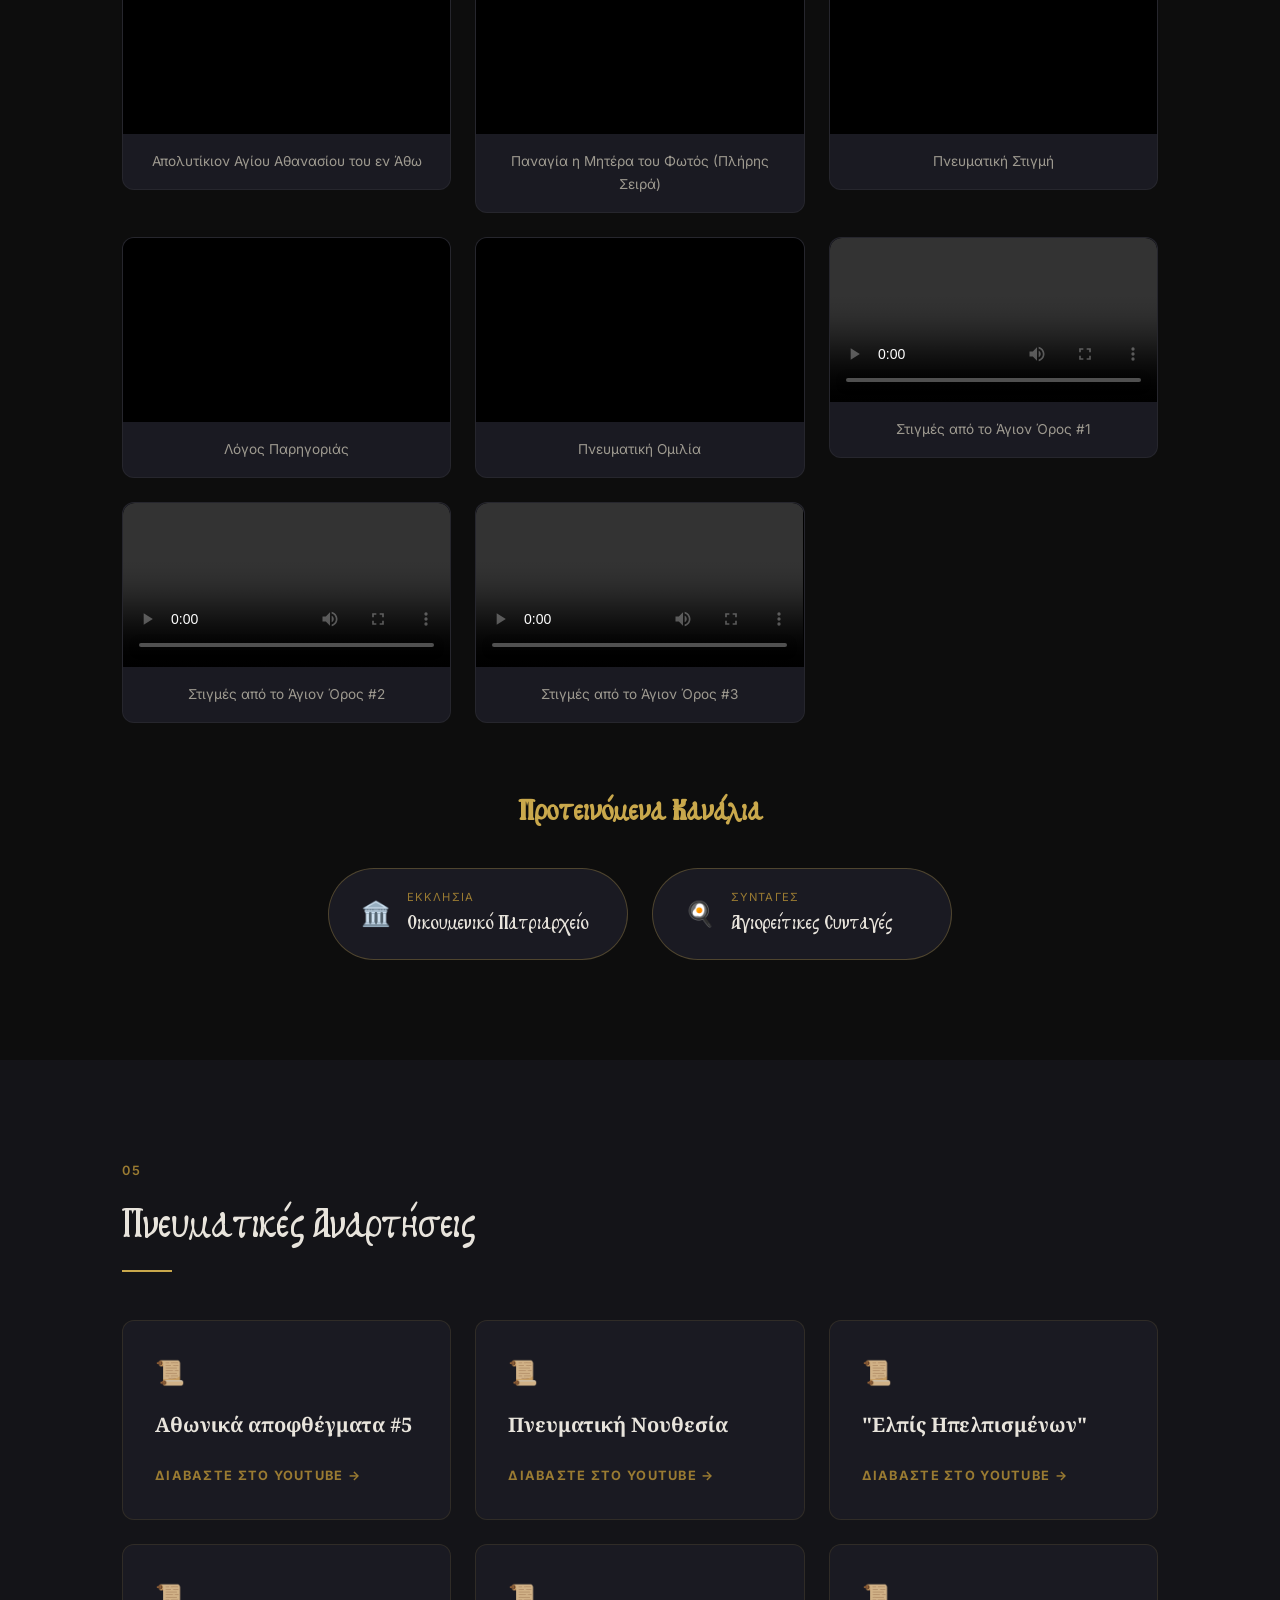
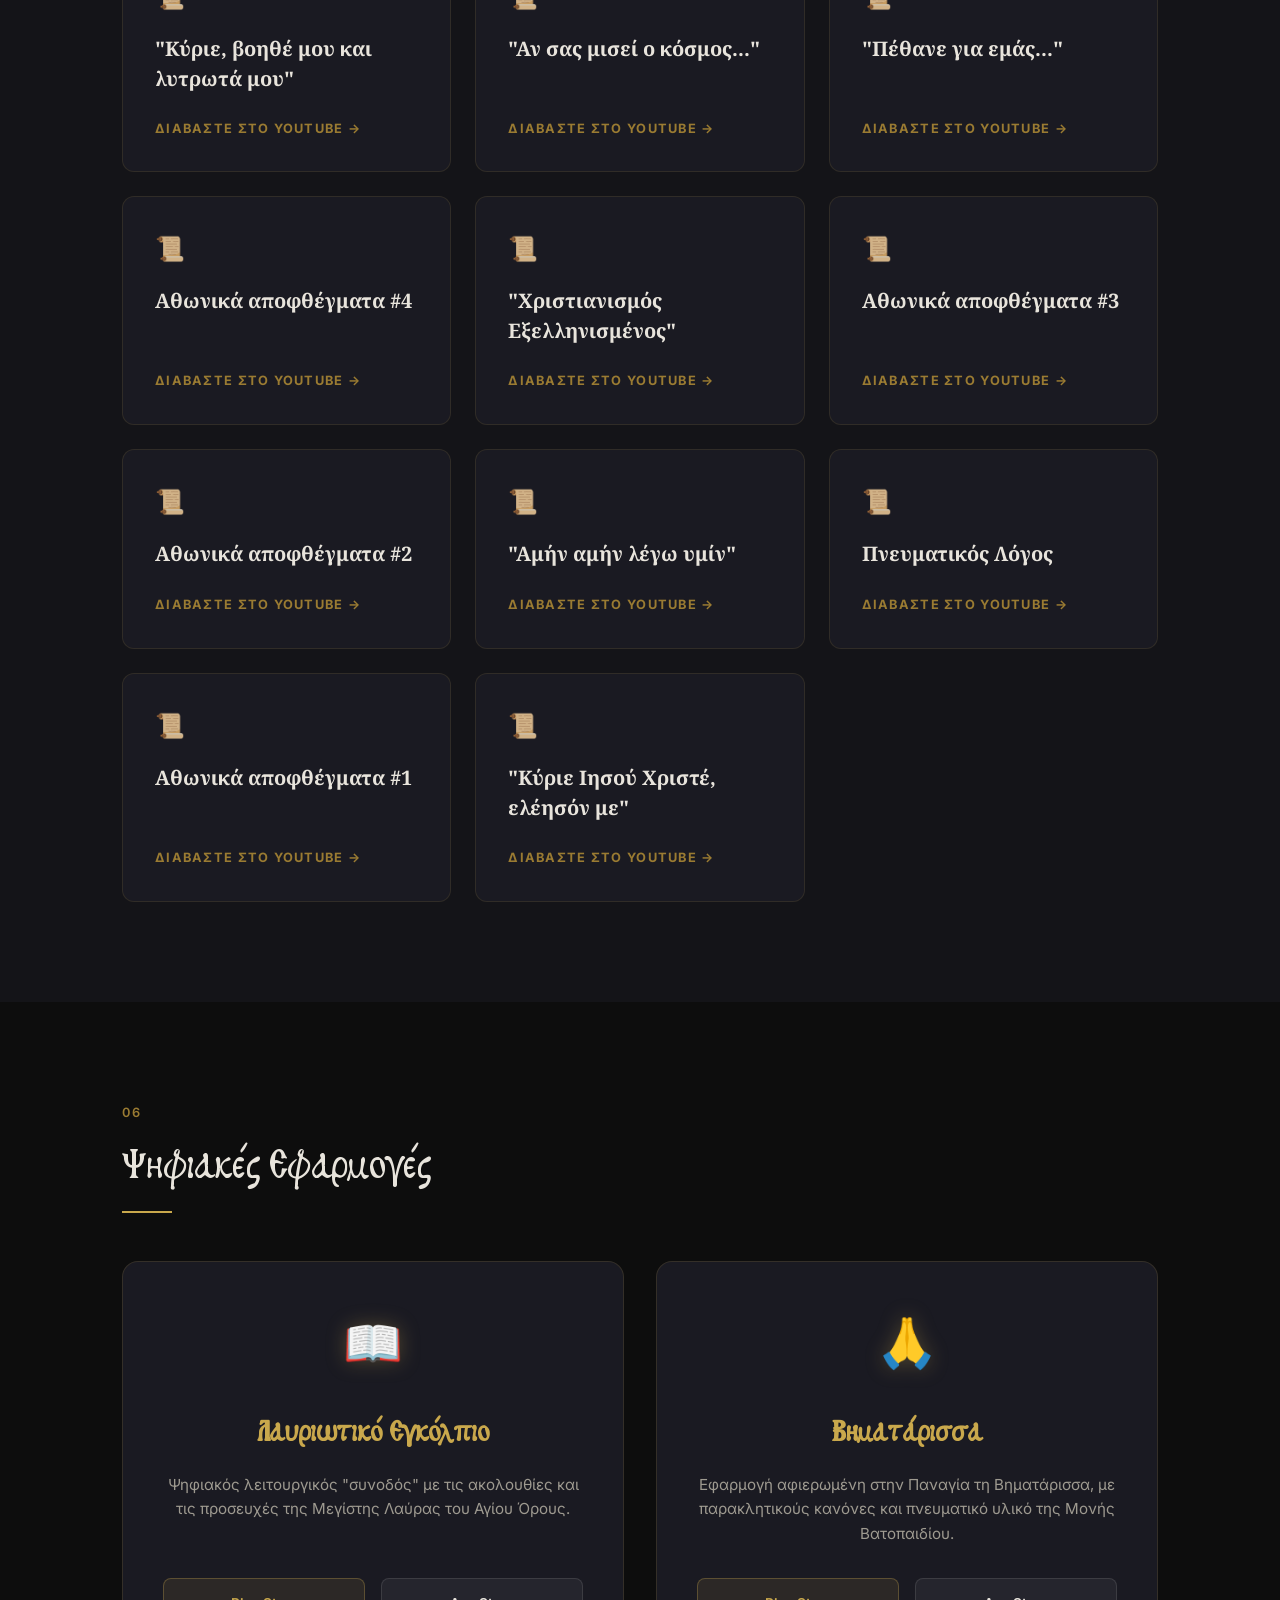
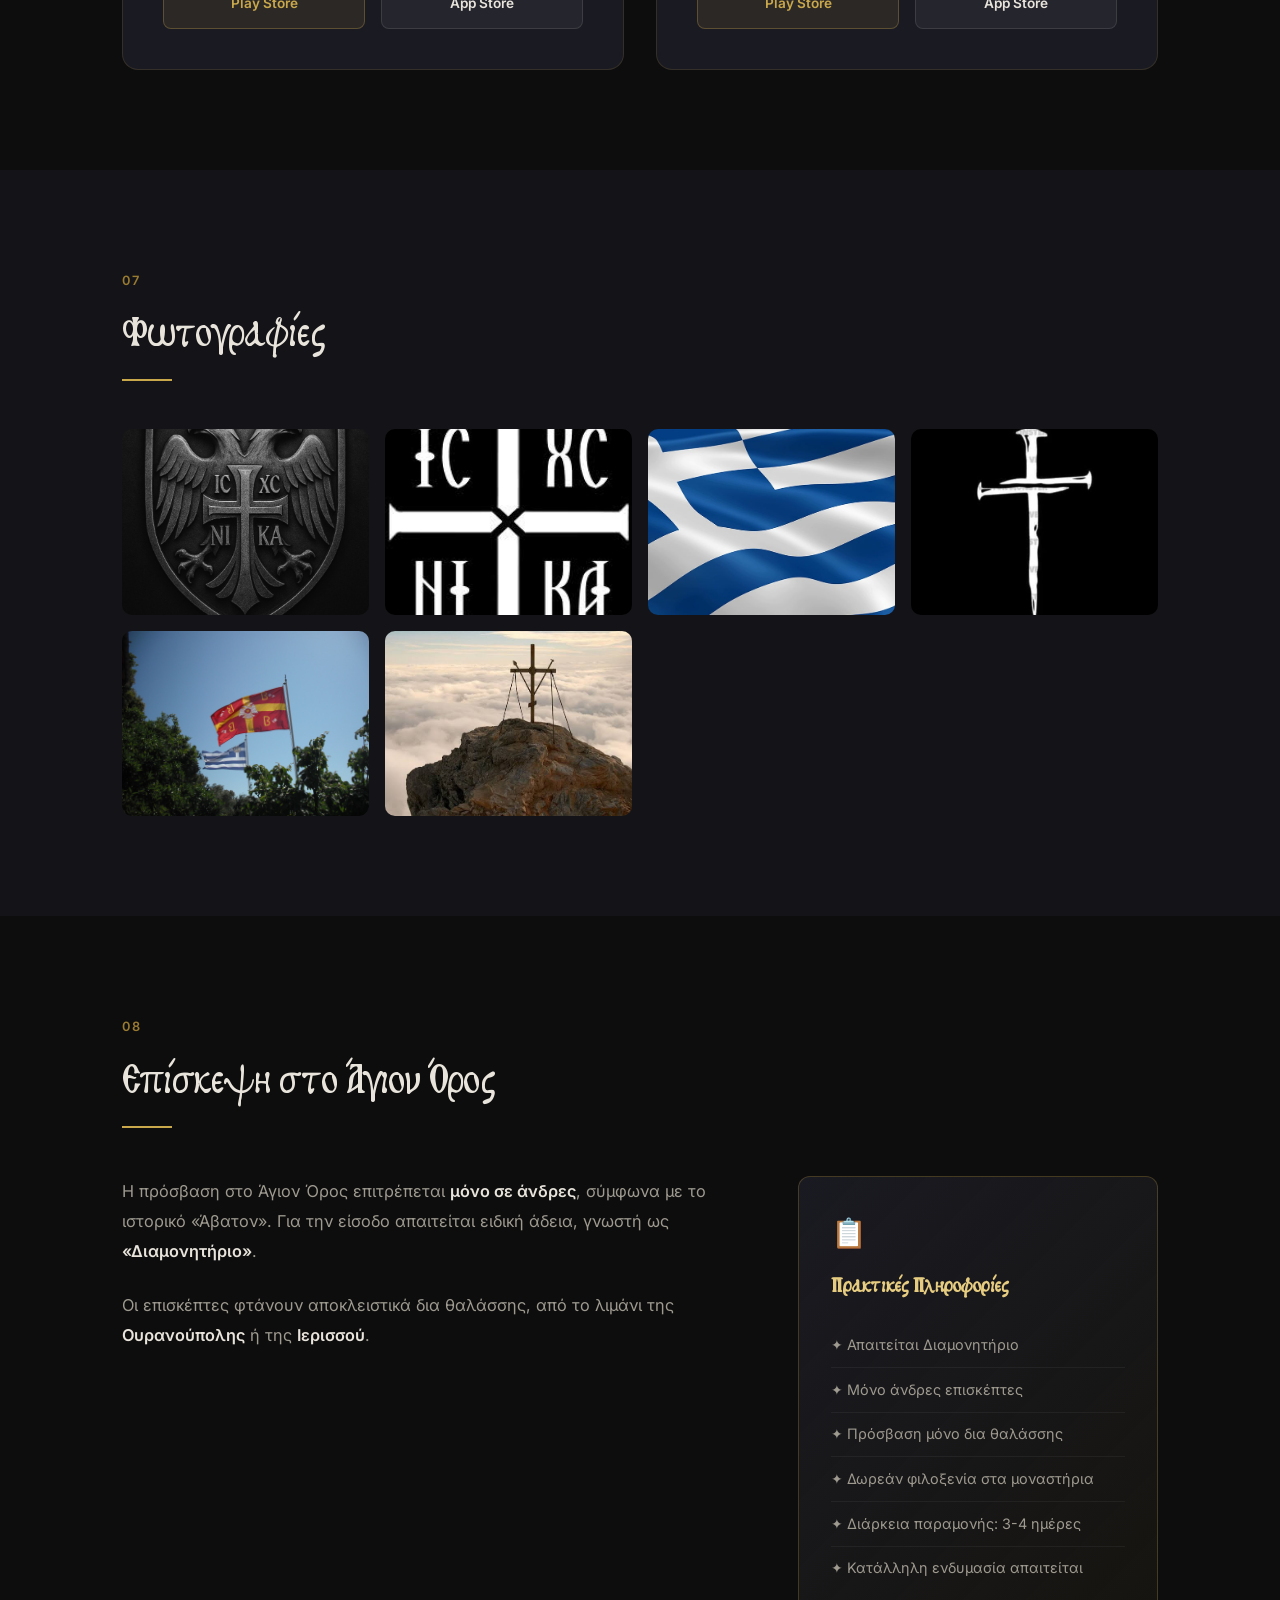
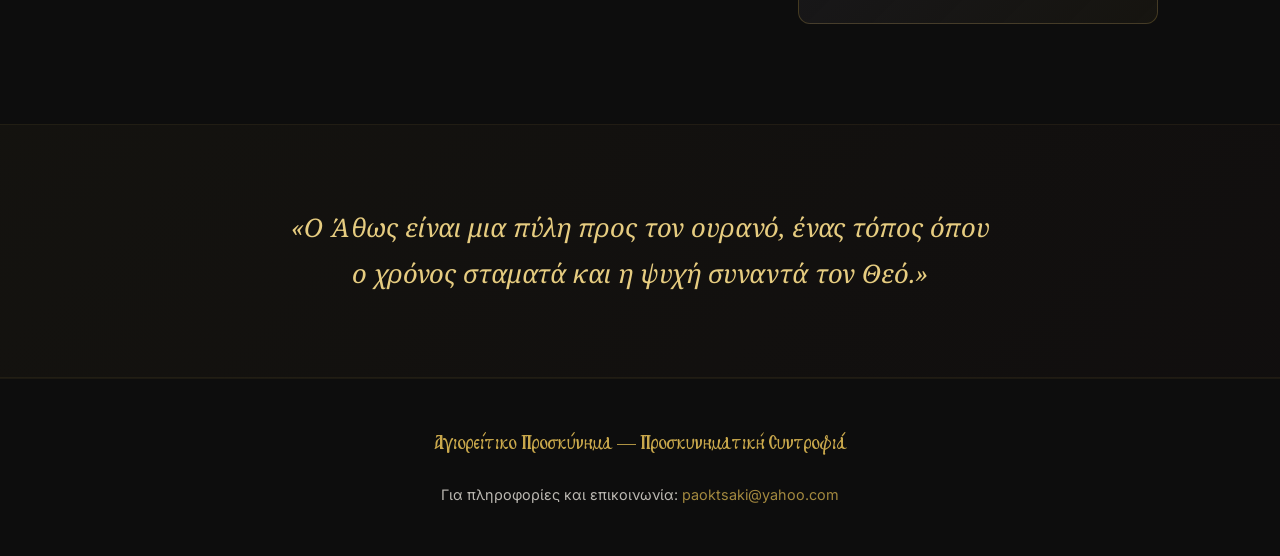
==== commit 5ec2560c: "Optimize background music: enable preloading and remove 4s start delay" ====
--- a/index.html
+++ b/index.html
@@ -885,15 +885,12 @@
     </script>
 
     <!-- Background Music -->
-    <audio id="bgMusic" loop src="audio/eksomologhste.mp3"></audio>
+    <audio id="bgMusic" loop src="audio/eksomologhste.mp3" preload="auto"></audio>
     <button id="musicToggle" class="music-toggle" title="Αναπαραγωγή/Παύση μουσικής">🎵</button>
 
     <script>
         const bgMusic = document.getElementById('bgMusic');
         const musicToggle = document.getElementById('musicToggle');
-
-        // Set start time to 4 seconds
-        bgMusic.currentTime = 4;
 
         function updateMusicUI() {
             if (bgMusic.paused) {
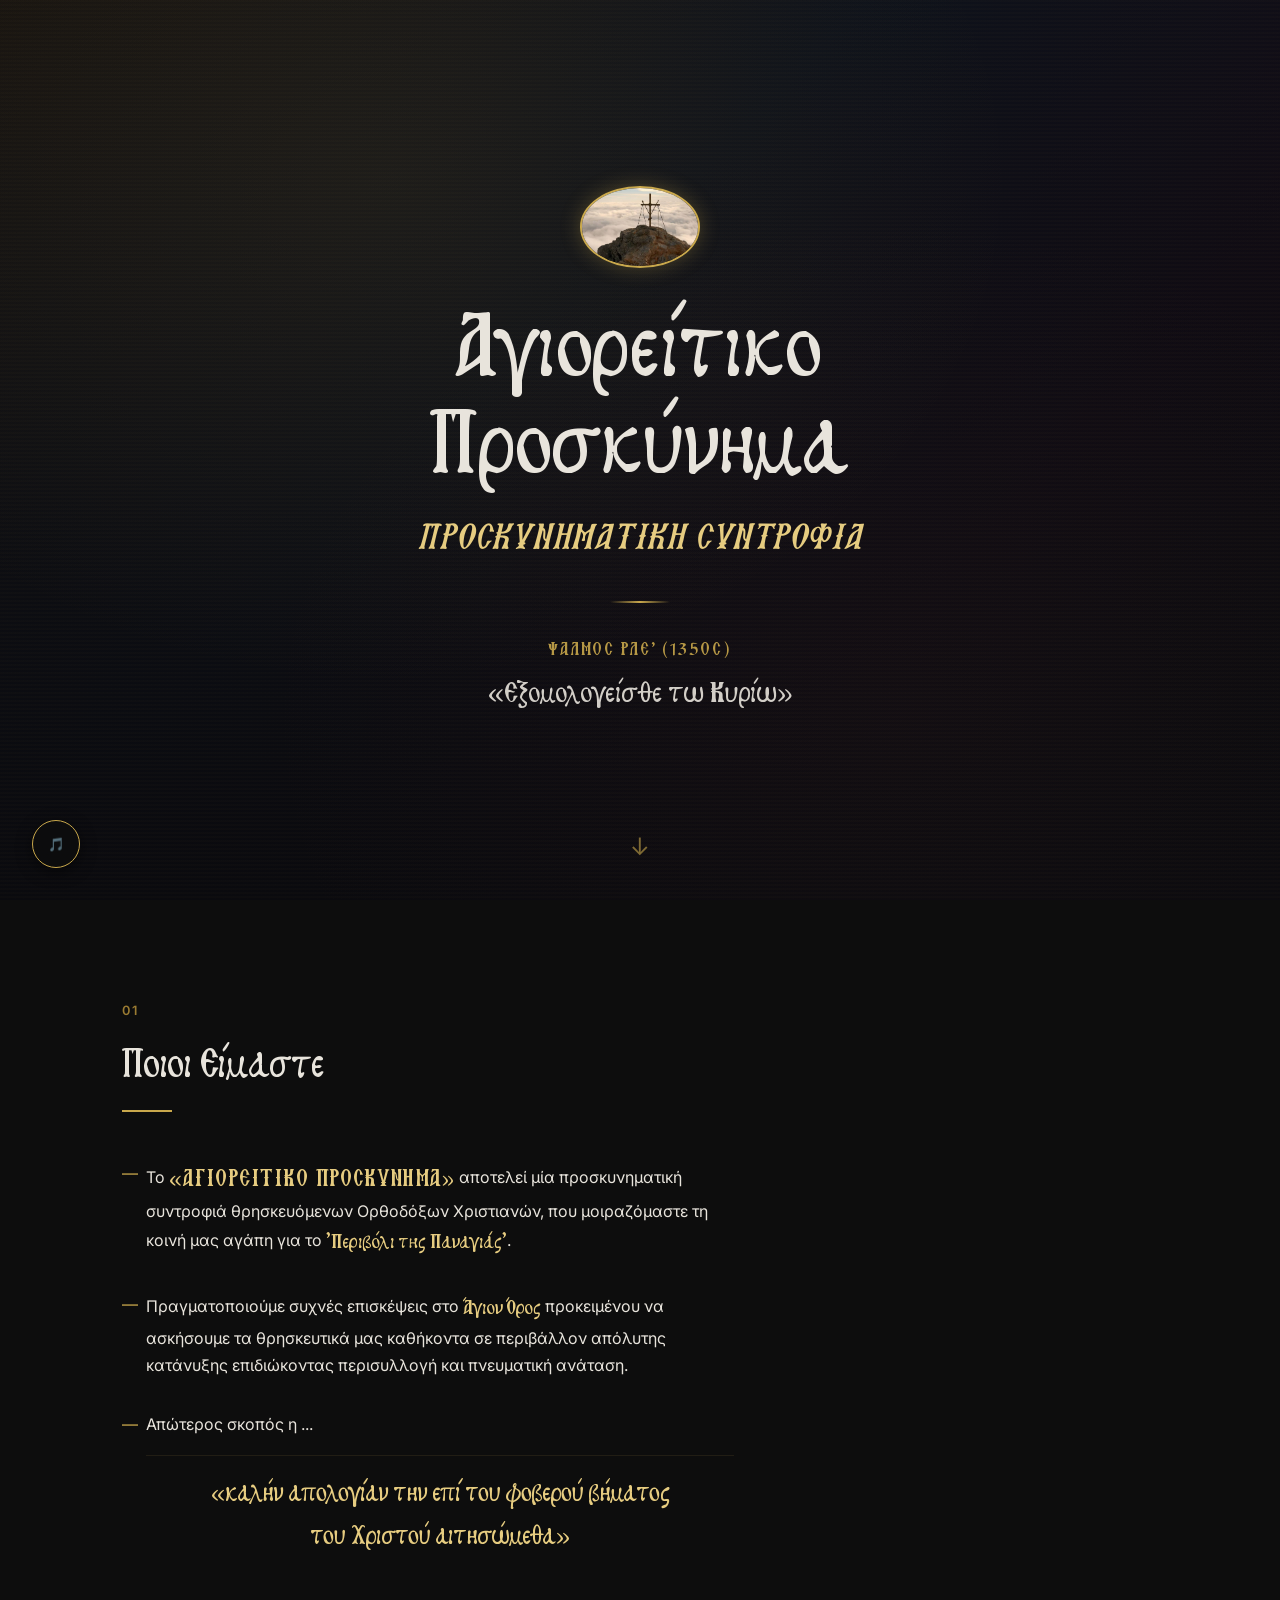
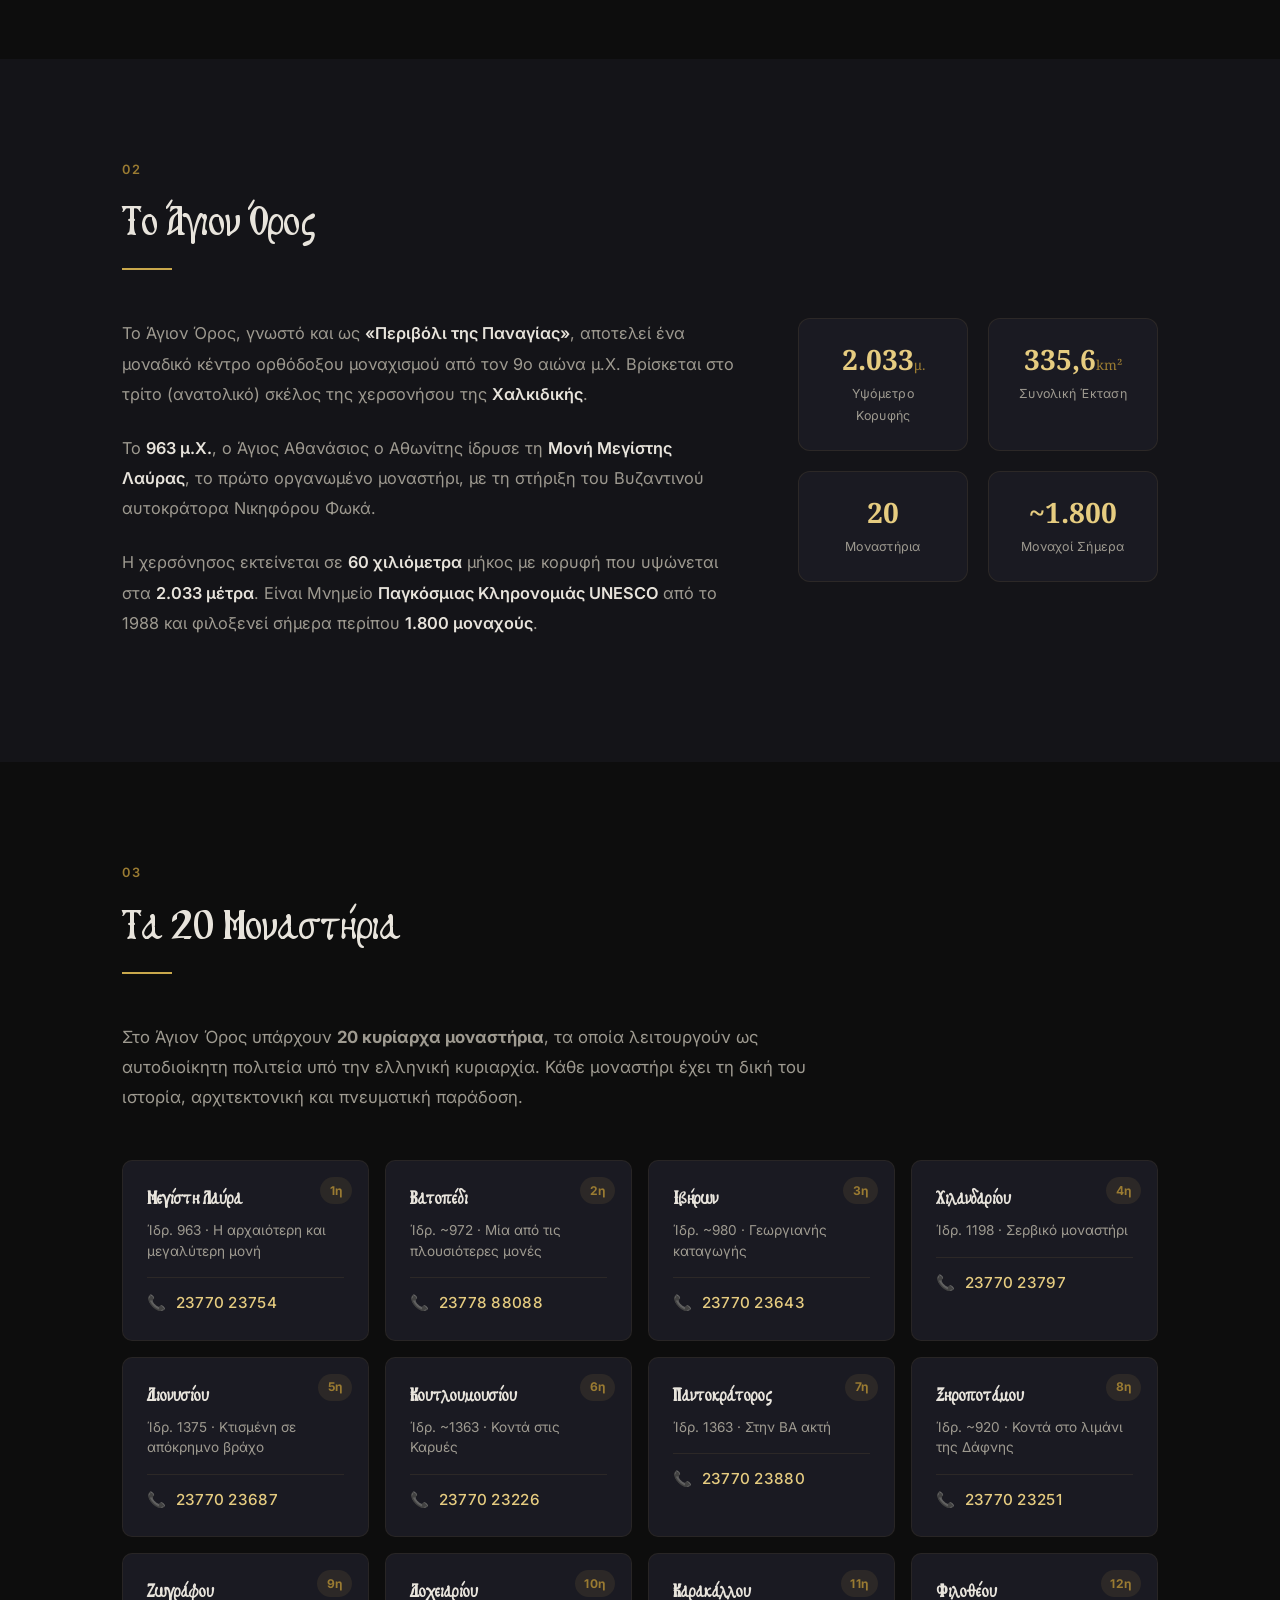
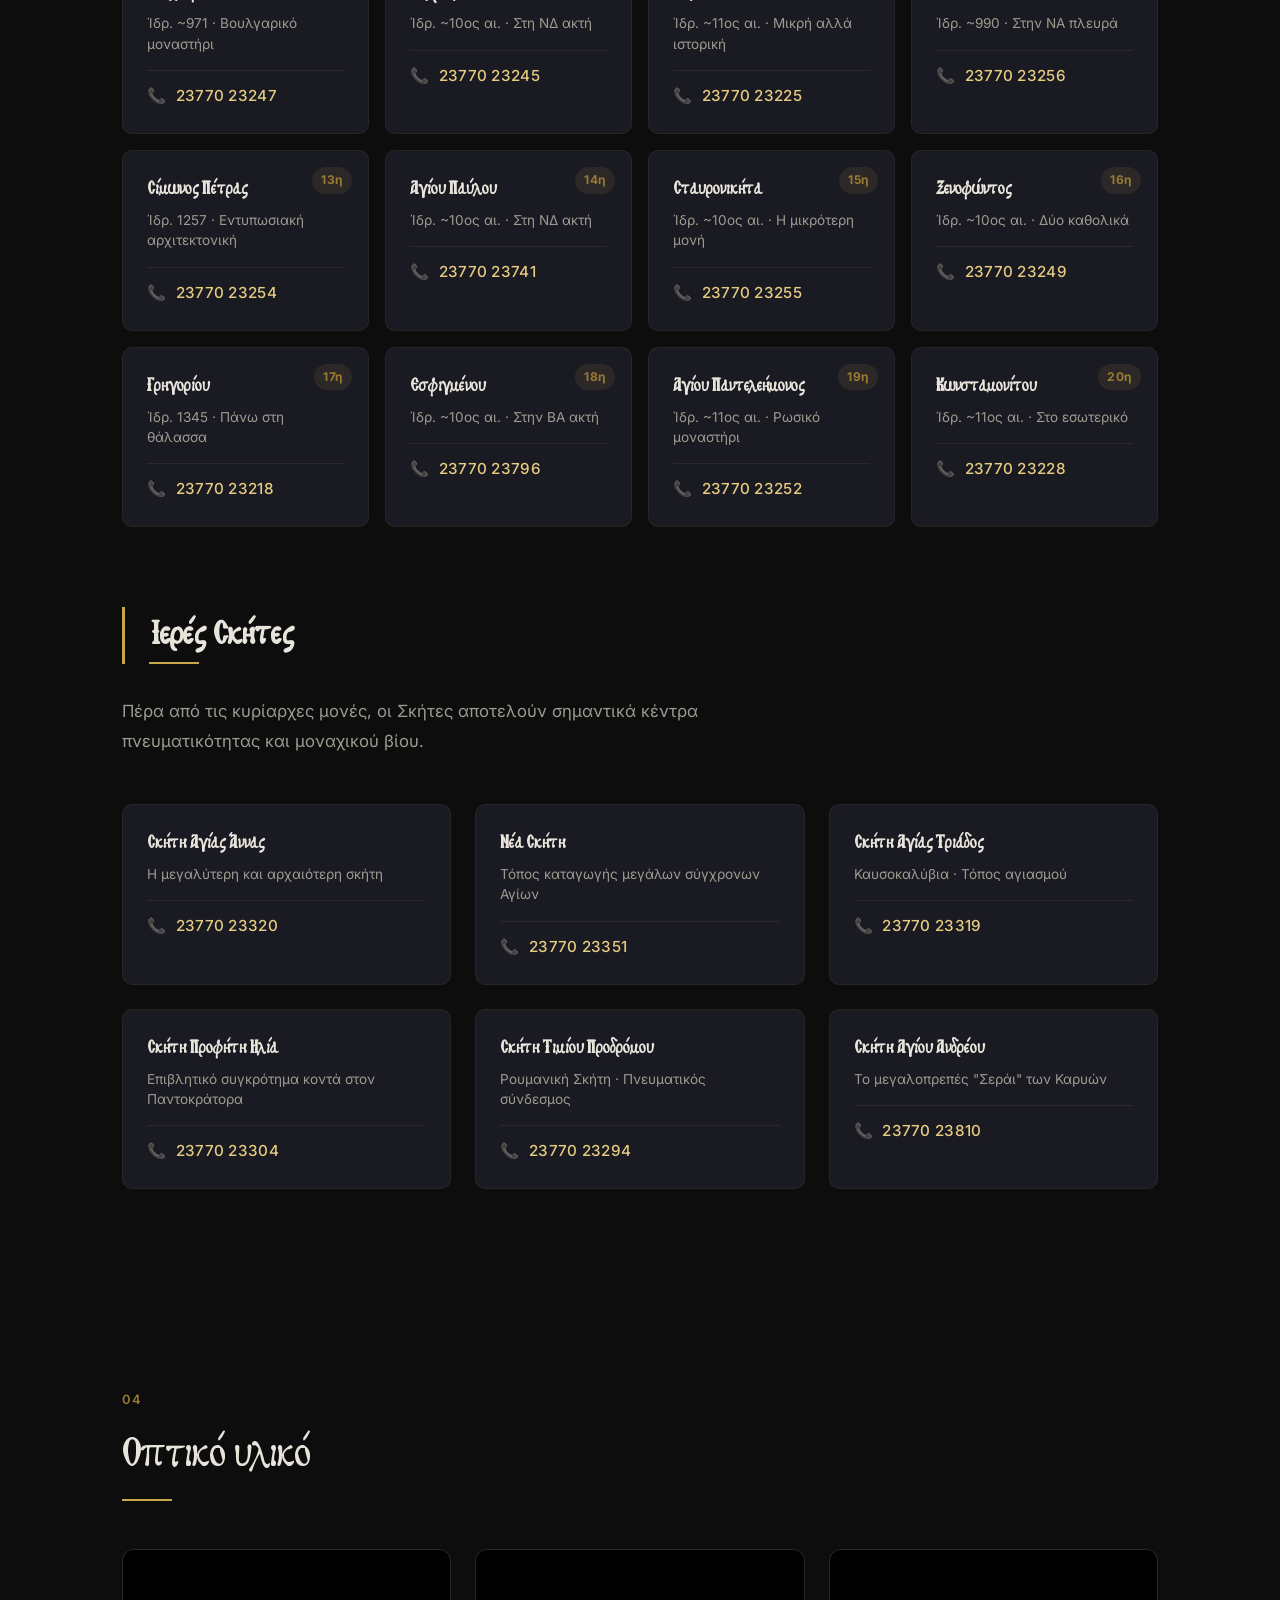
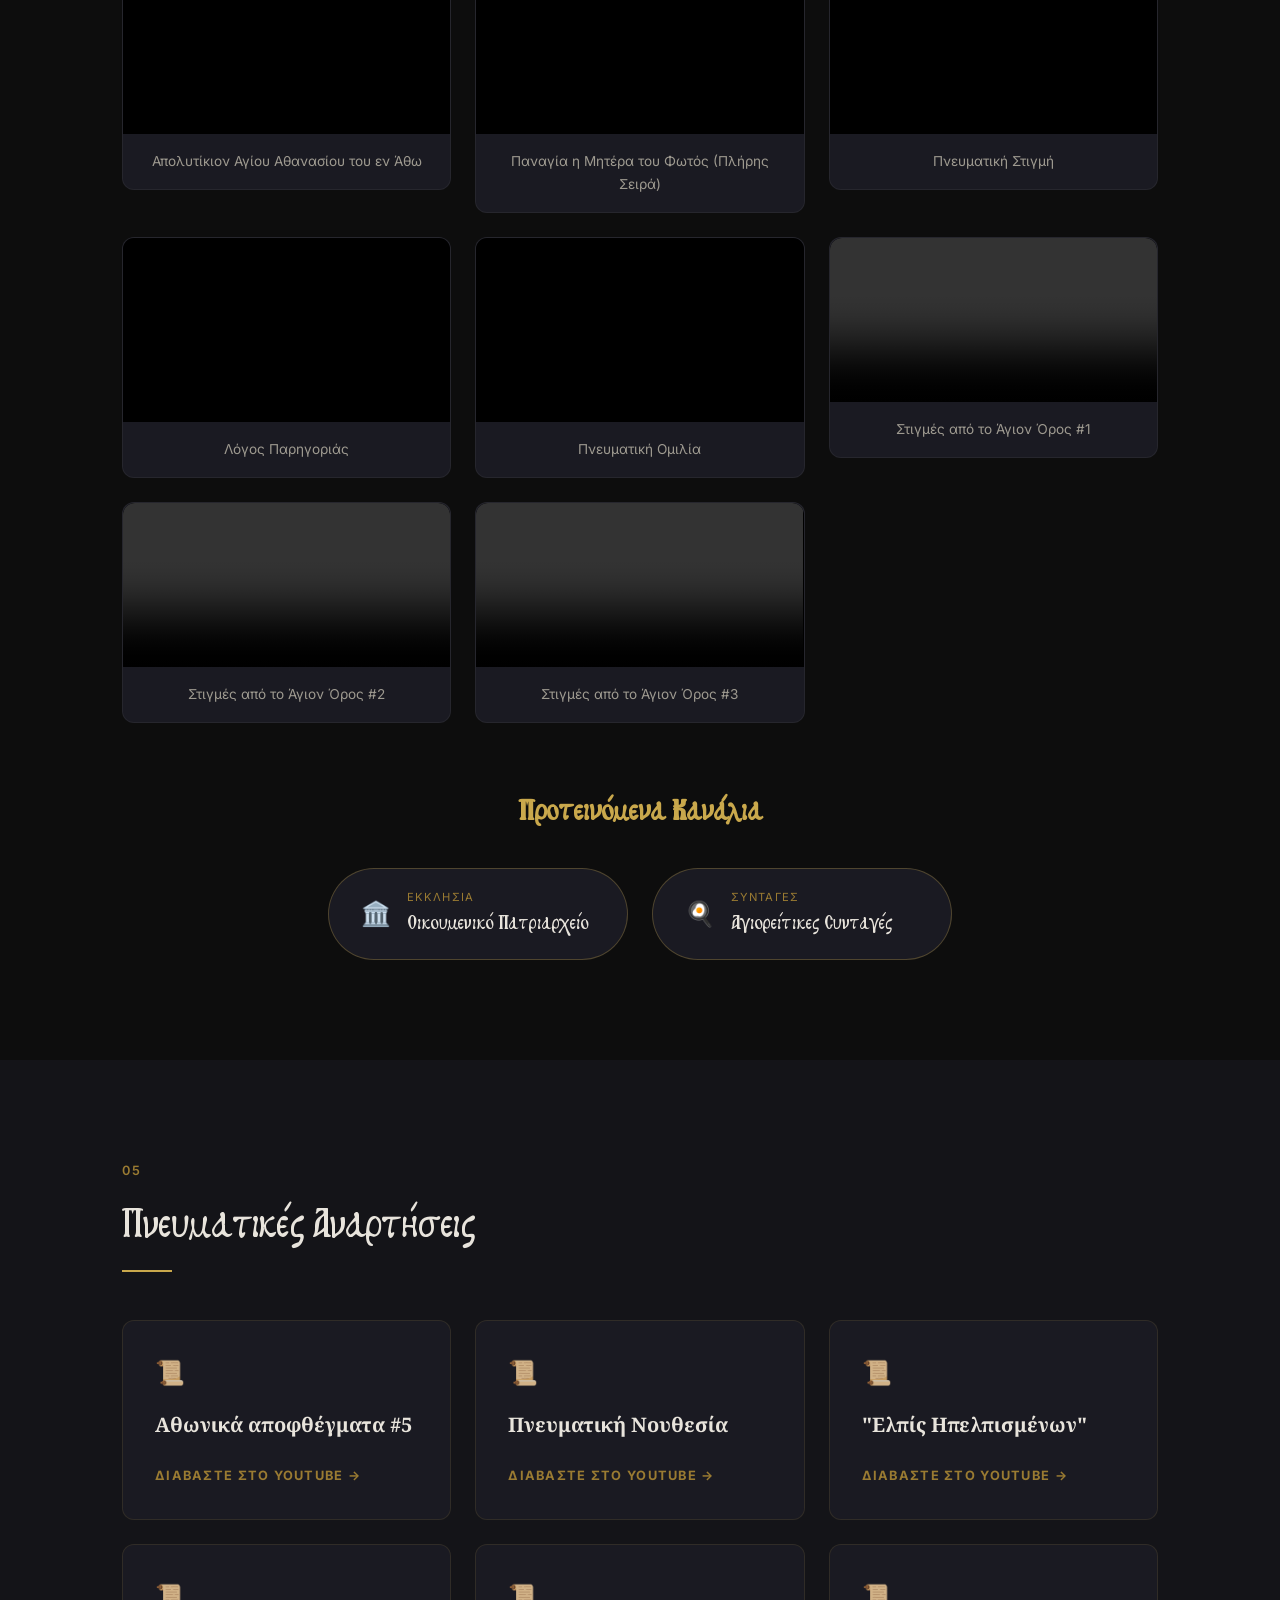
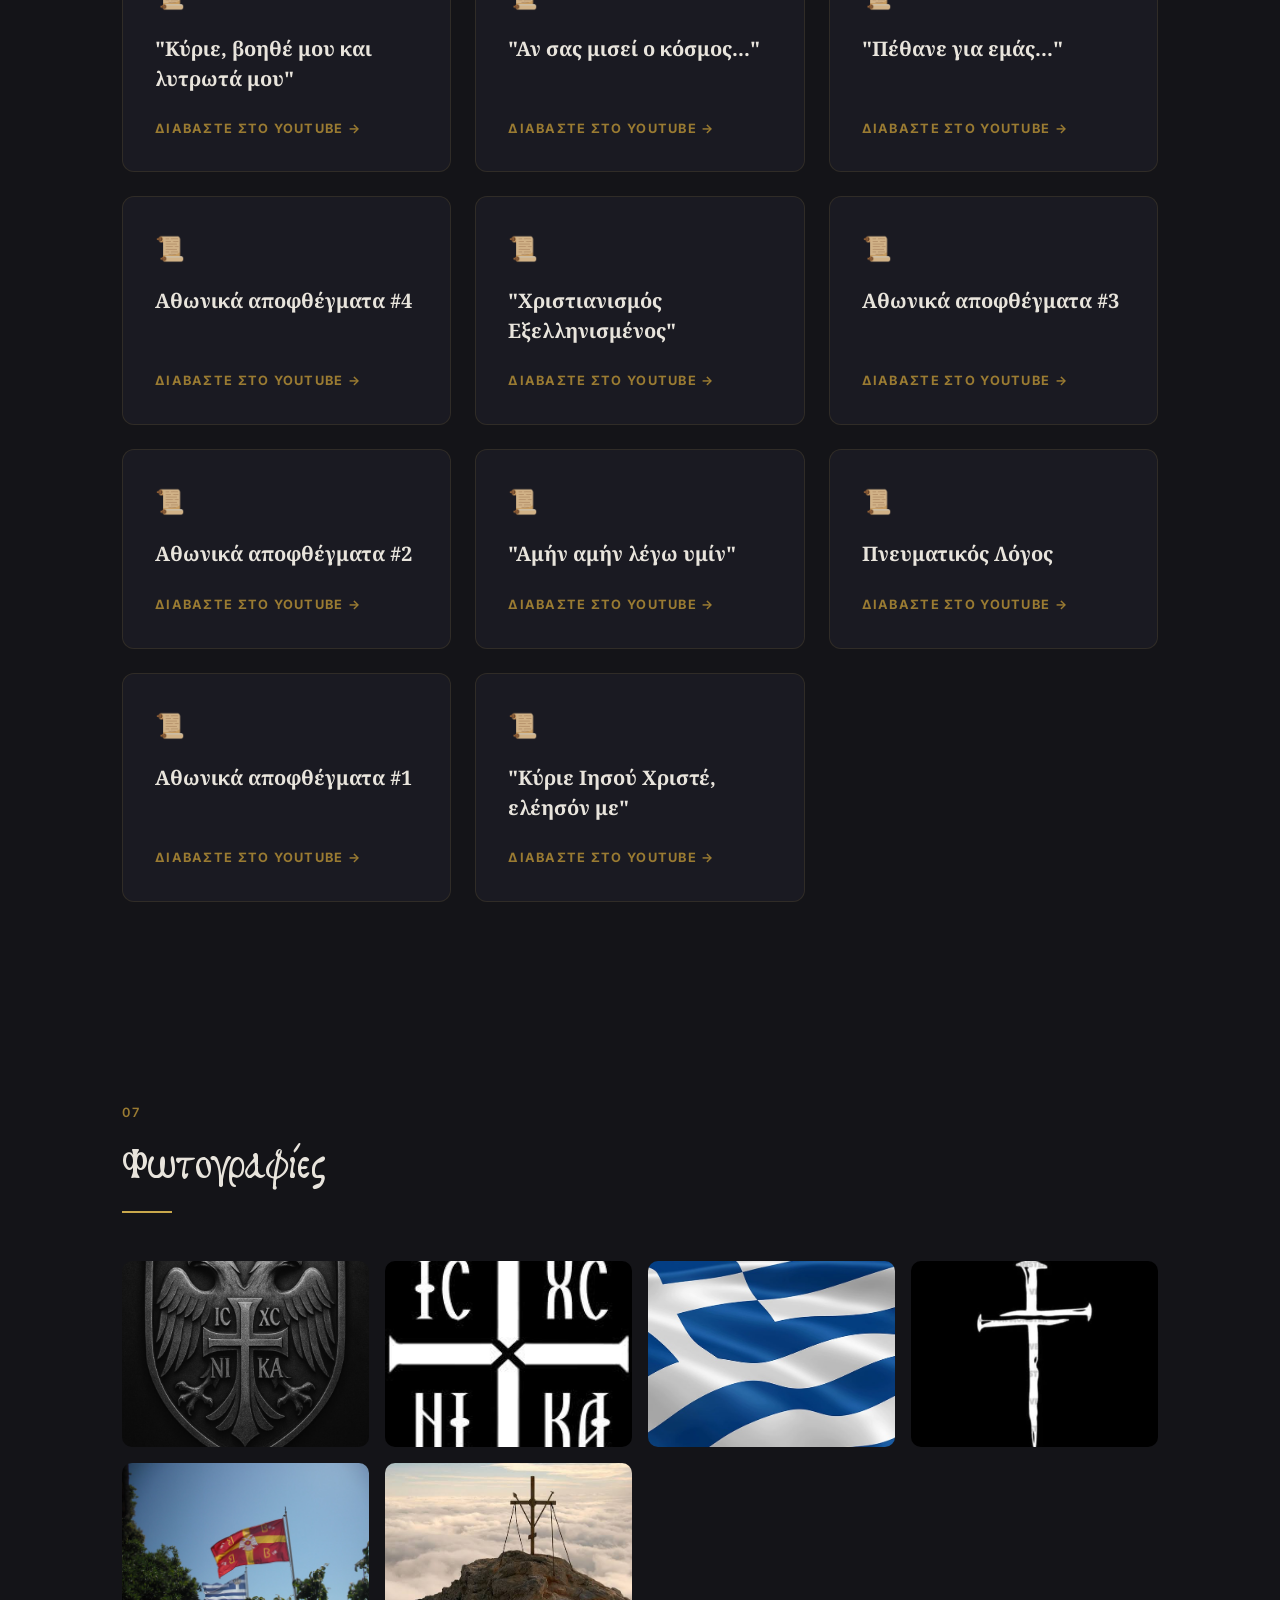
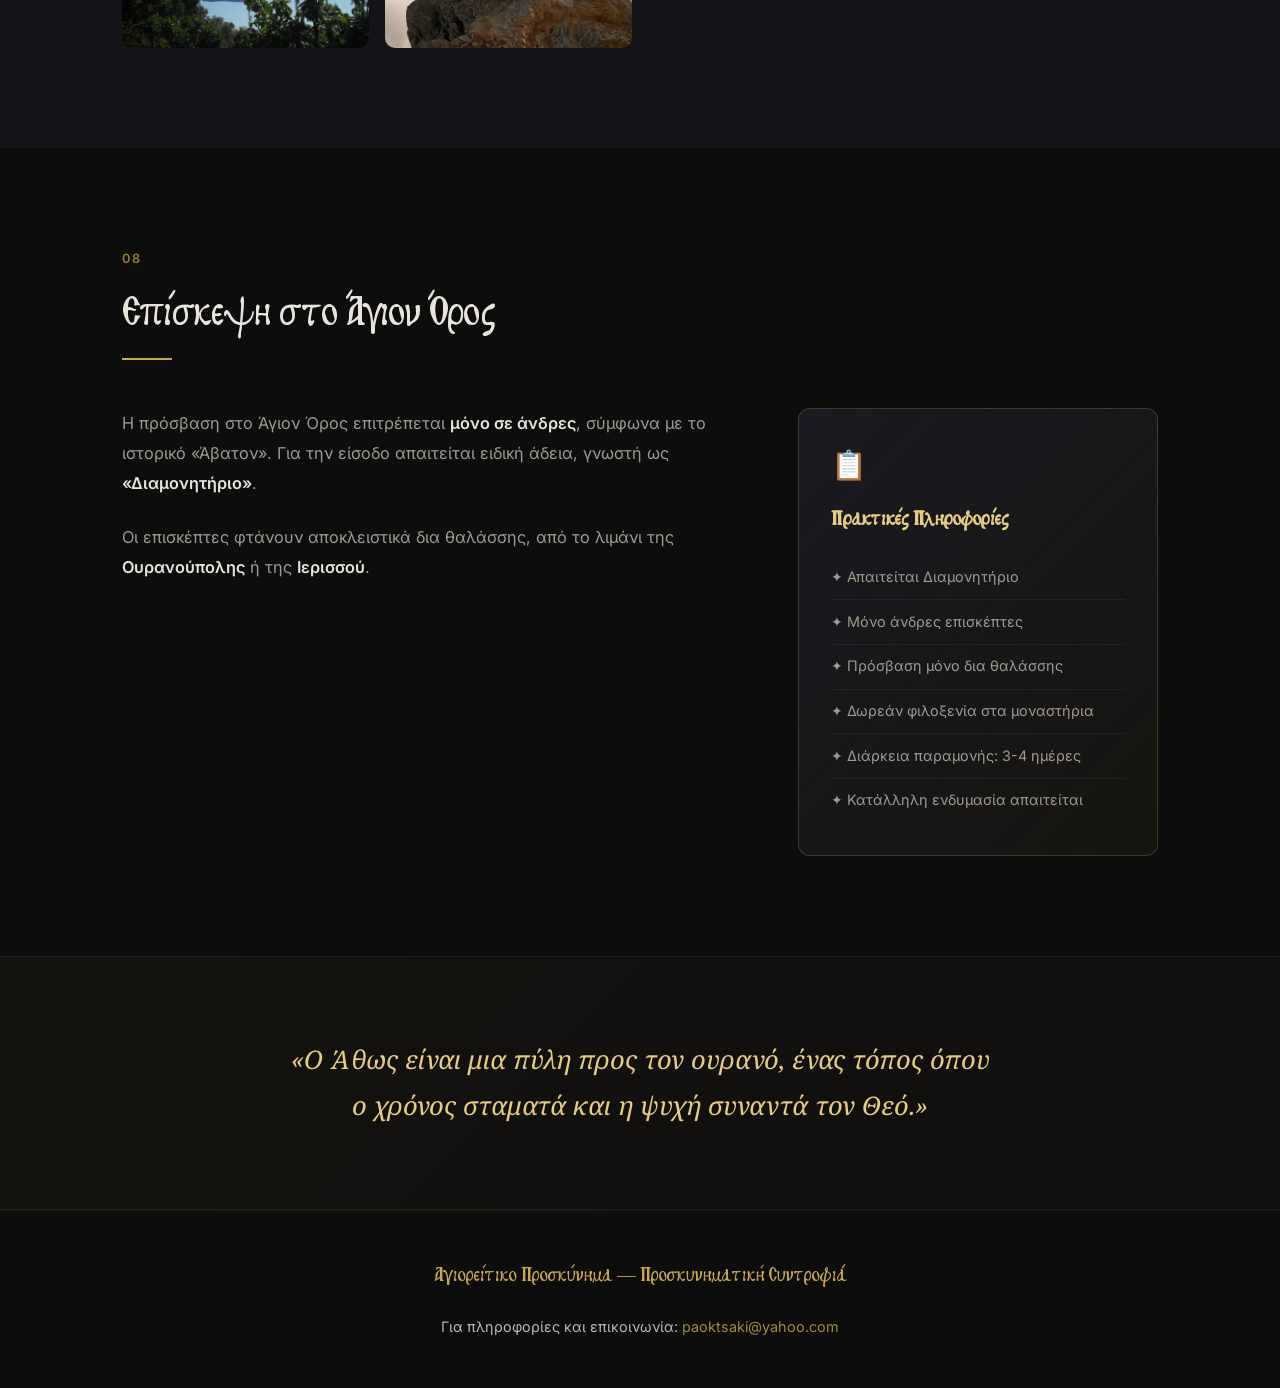
==== commit d7a7847d: "Refine apps section: hide on PC, remove App Store, update Play Store link" ====
--- a/index.html
+++ b/index.html
@@ -634,13 +634,9 @@
                         <p>Ψηφιακός λειτουργικός "συνοδός" με τις ακολουθίες και τις προσευχές της Μεγίστης Λαύρας του
                             Αγίου Όρους.</p>
                         <div class="app-links">
-                            <a href="https://play.google.com/store/apps/details?id=com.megistilavra.engolpion"
+                            <a href="https://play.google.com/store/apps/details?id=gr.megistilavra.athonitetime"
                                 target="_blank" class="app-link-btn google-play">
                                 <span>Play Store</span>
-                            </a>
-                            <a href="https://apps.apple.com/gr/app/%CE%BB%CE%B1%CF%85%CF%81%CE%B9%CF%89%CF%84%CE%B9%CE%BA%CF%8C-%CE%B5%CE%B3%CE%BA%CF%8C%CE%BB%CF%80%CE%B9%CE%BF/id1534005888"
-                                target="_blank" class="app-link-btn app-store">
-                                <span>App Store</span>
                             </a>
                         </div>
                     </div>
@@ -654,10 +650,6 @@
                             <a href="https://play.google.com/store/apps/details?id=tv.pemptousia.vimatarissa"
                                 target="_blank" class="app-link-btn google-play">
                                 <span>Play Store</span>
-                            </a>
-                            <a href="https://apps.apple.com/gr/app/%CE%B2%CE%B7%CE%BC%CE%B1%CF%84%CE%AC%CF%81%CE%B9%CF%83%CF%83%CE%B1-vimatarissa/id1633962232"
-                                target="_blank" class="app-link-btn app-store">
-                                <span>App Store</span>
                             </a>
                         </div>
                     </div>
--- a/css/style.css
+++ b/css/style.css
@@ -1043,6 +1043,12 @@
 }
 
 /* ===== APPS SECTION ===== */
+@media (min-width: 1025px) {
+    #apps {
+        display: none !important;
+    }
+}
+
 .app-grid {
     display: grid;
     grid-template-columns: repeat(auto-fit, minmax(340px, 1fr));
@@ -1117,11 +1123,7 @@
     border: 1px solid rgba(201, 168, 76, 0.3);
 }
 
-.app-link-btn.app-store {
-    background: rgba(255, 255, 255, 0.05);
-    color: var(--color-text);
-    border: 1px solid rgba(255, 255, 255, 0.1);
-}
+
 
 .app-link-btn:hover {
     background: var(--color-gold);
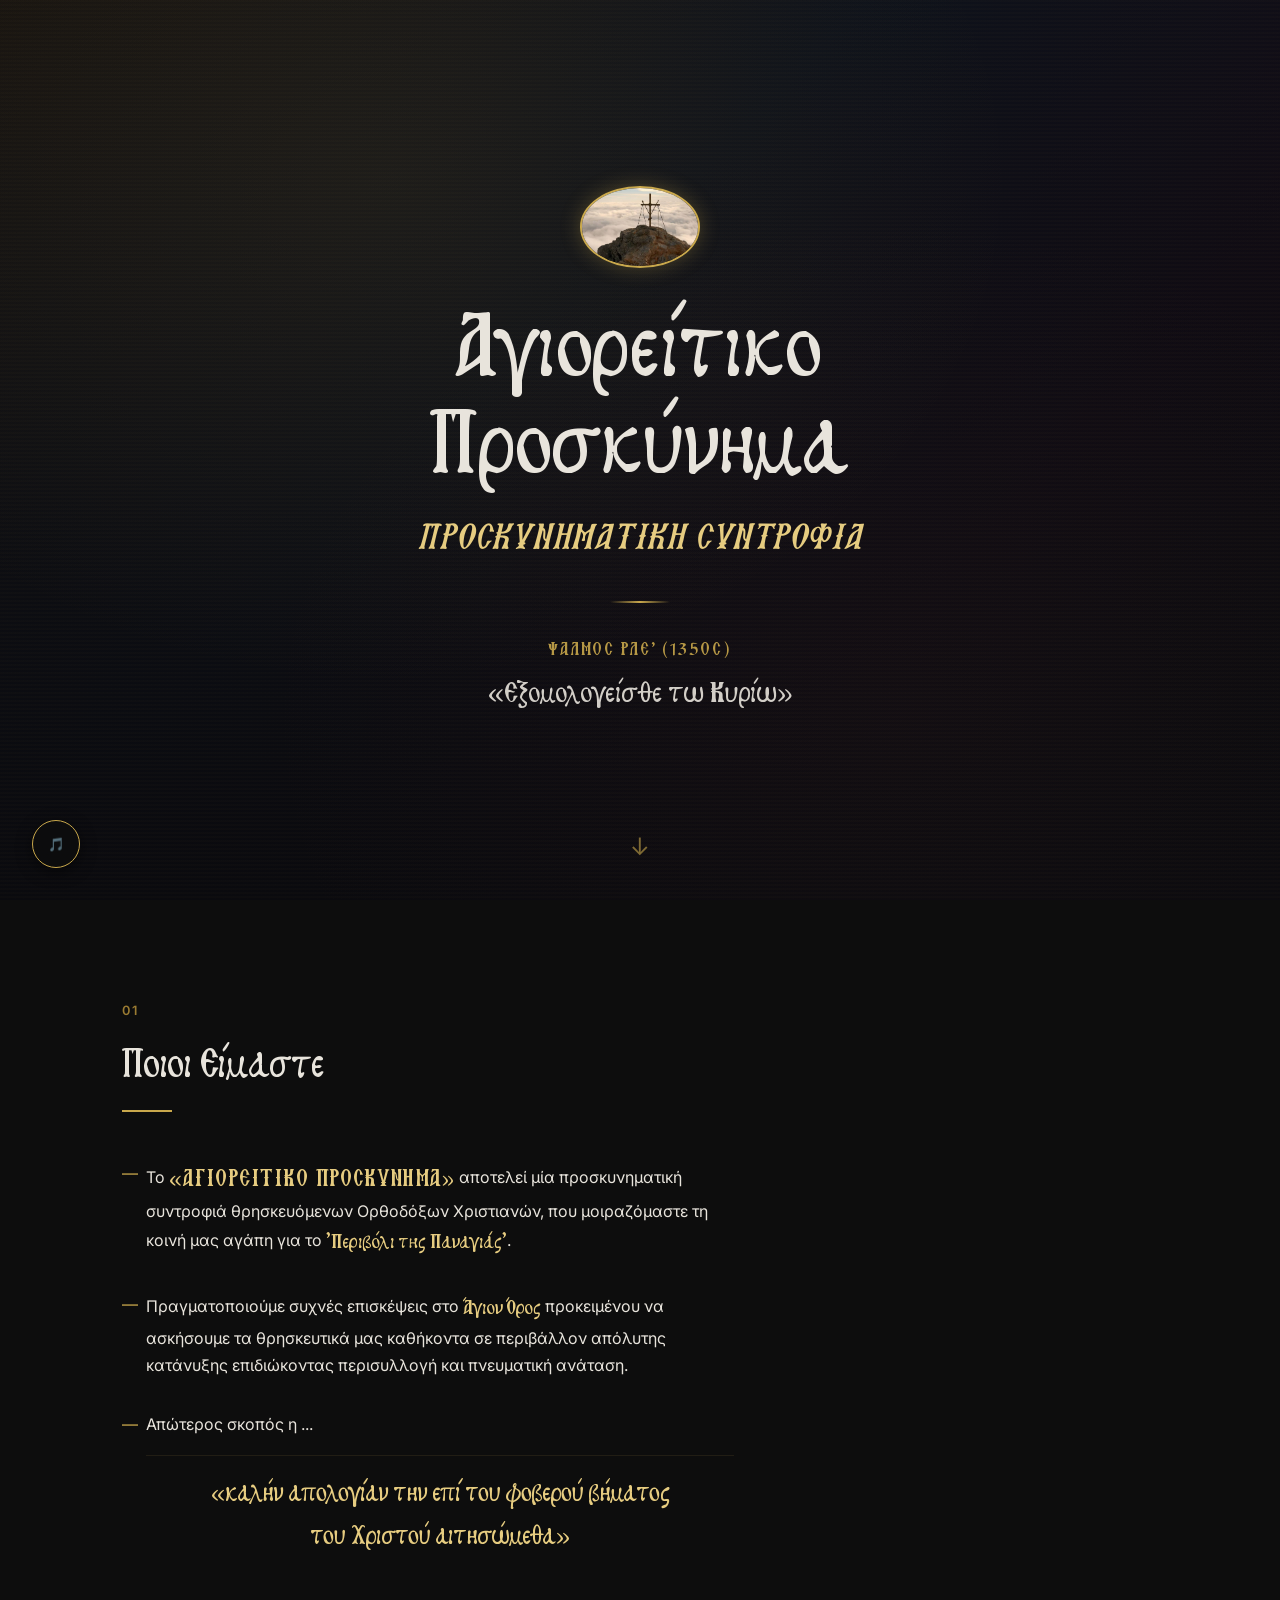
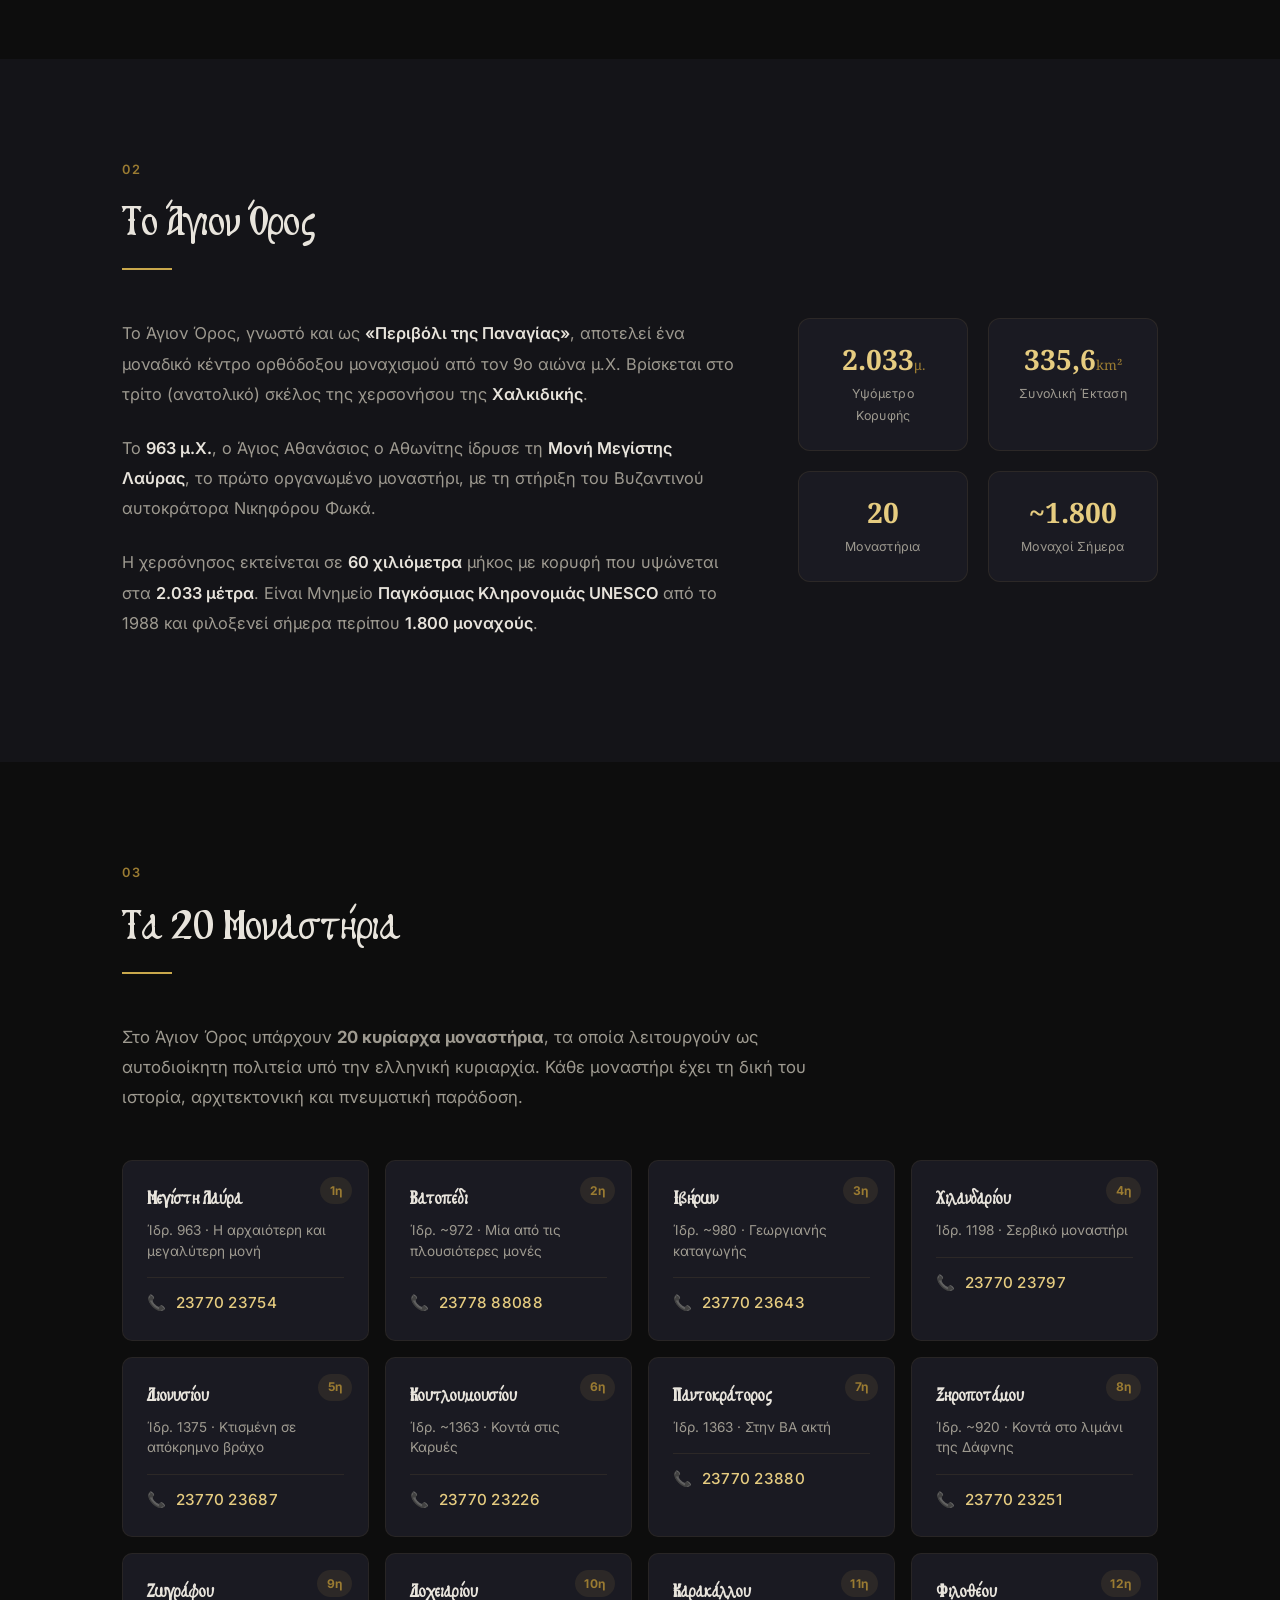
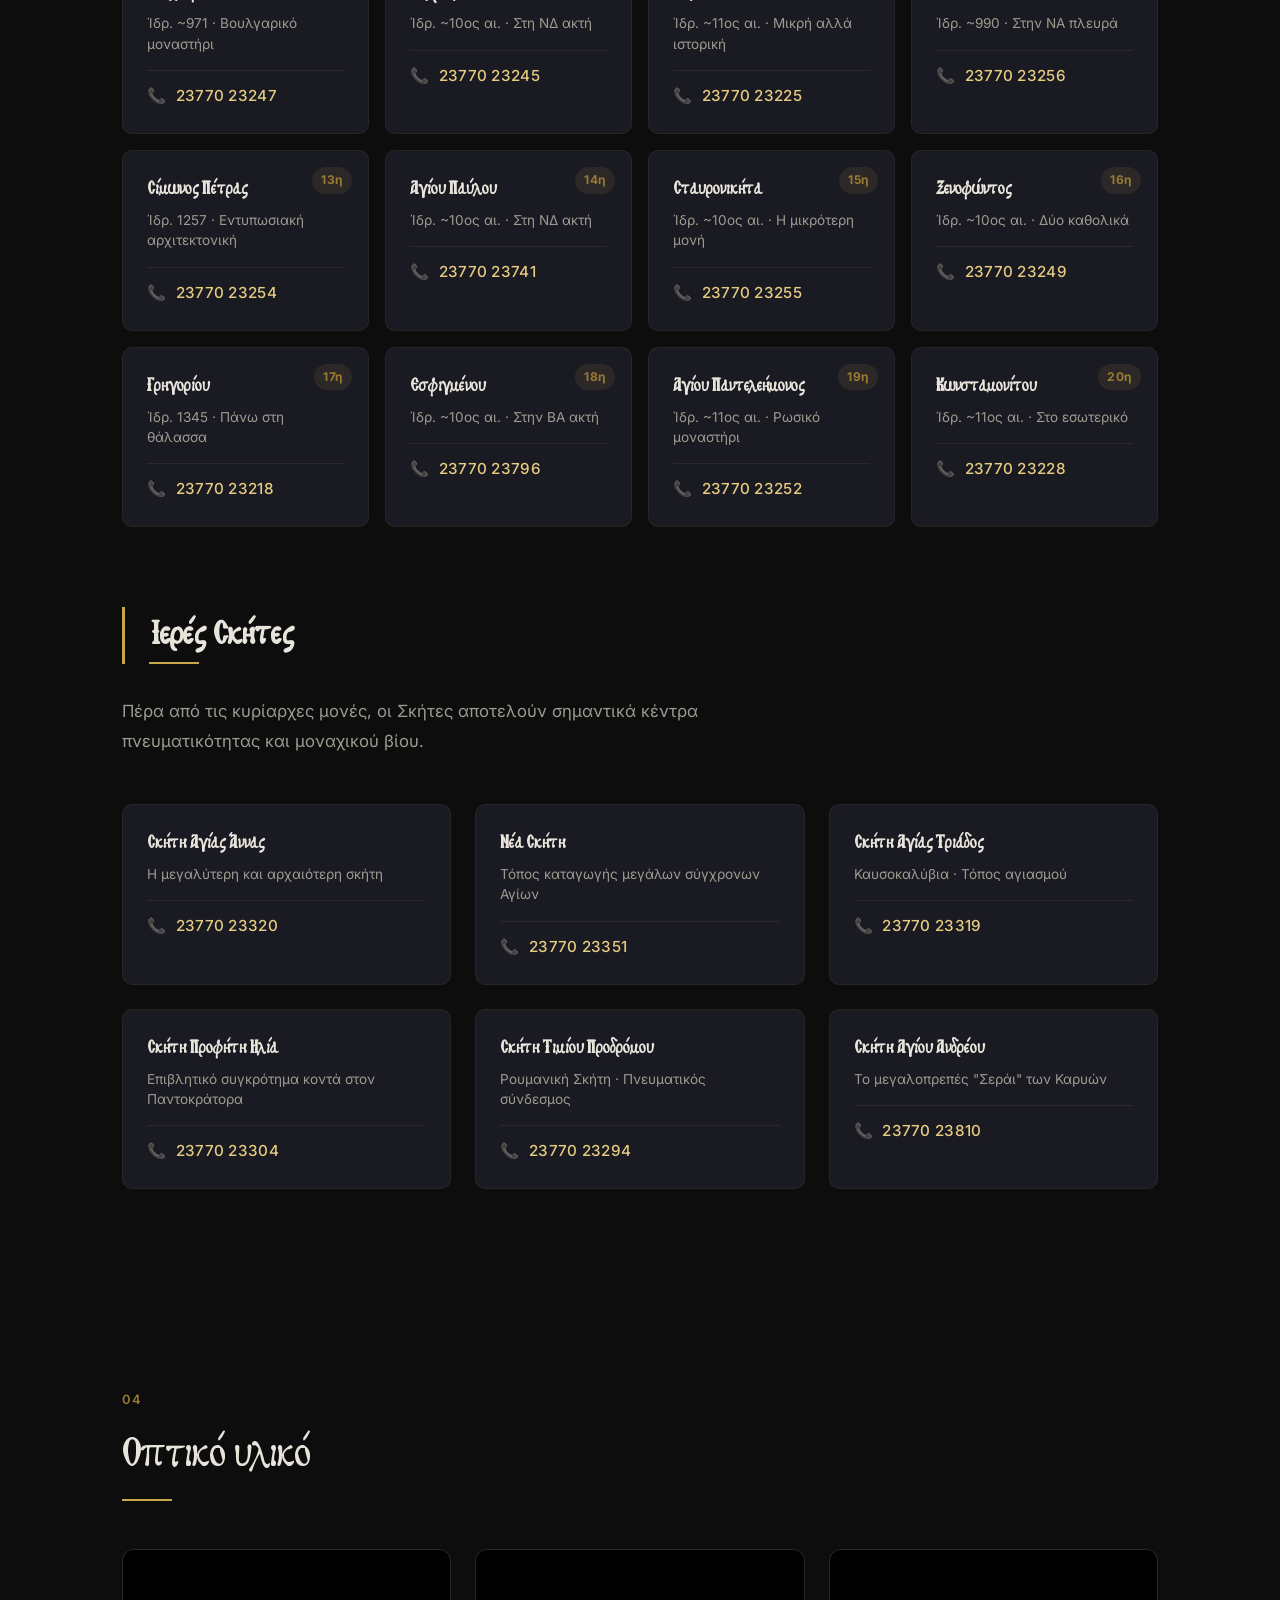
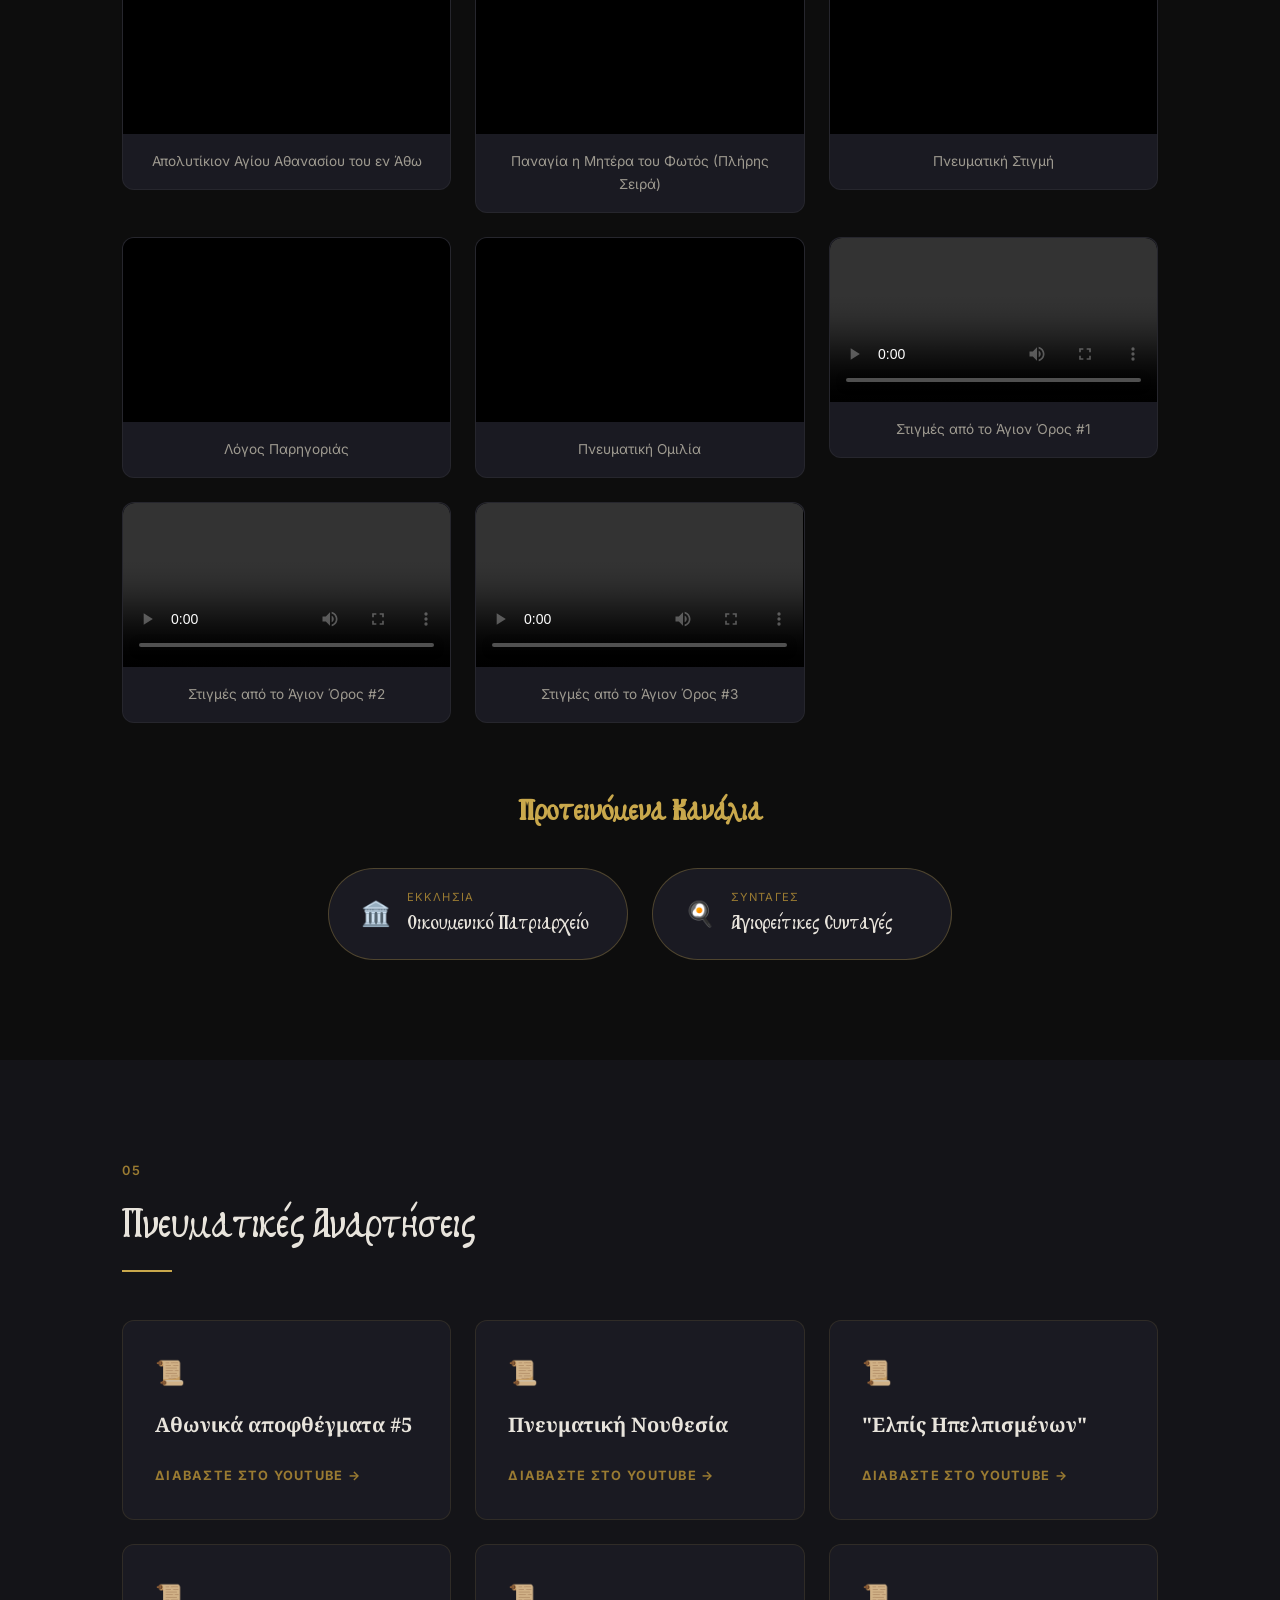
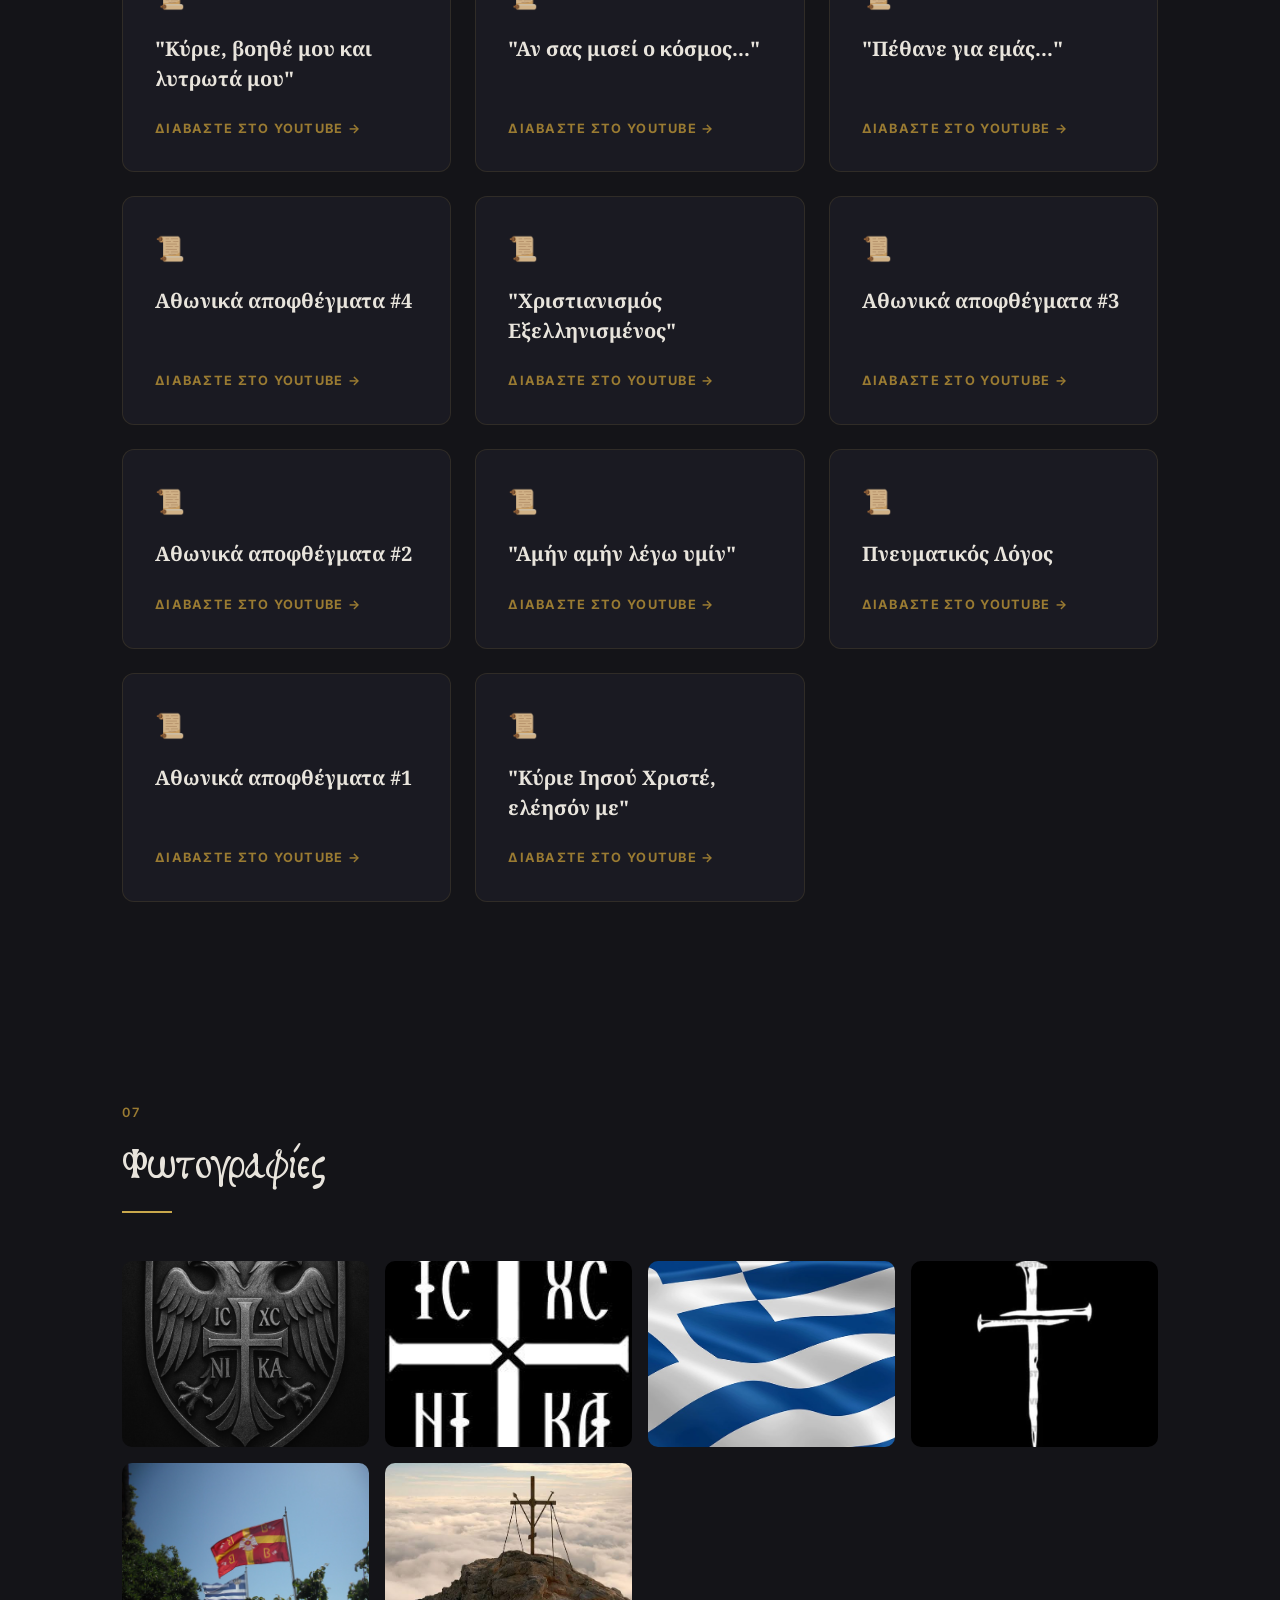
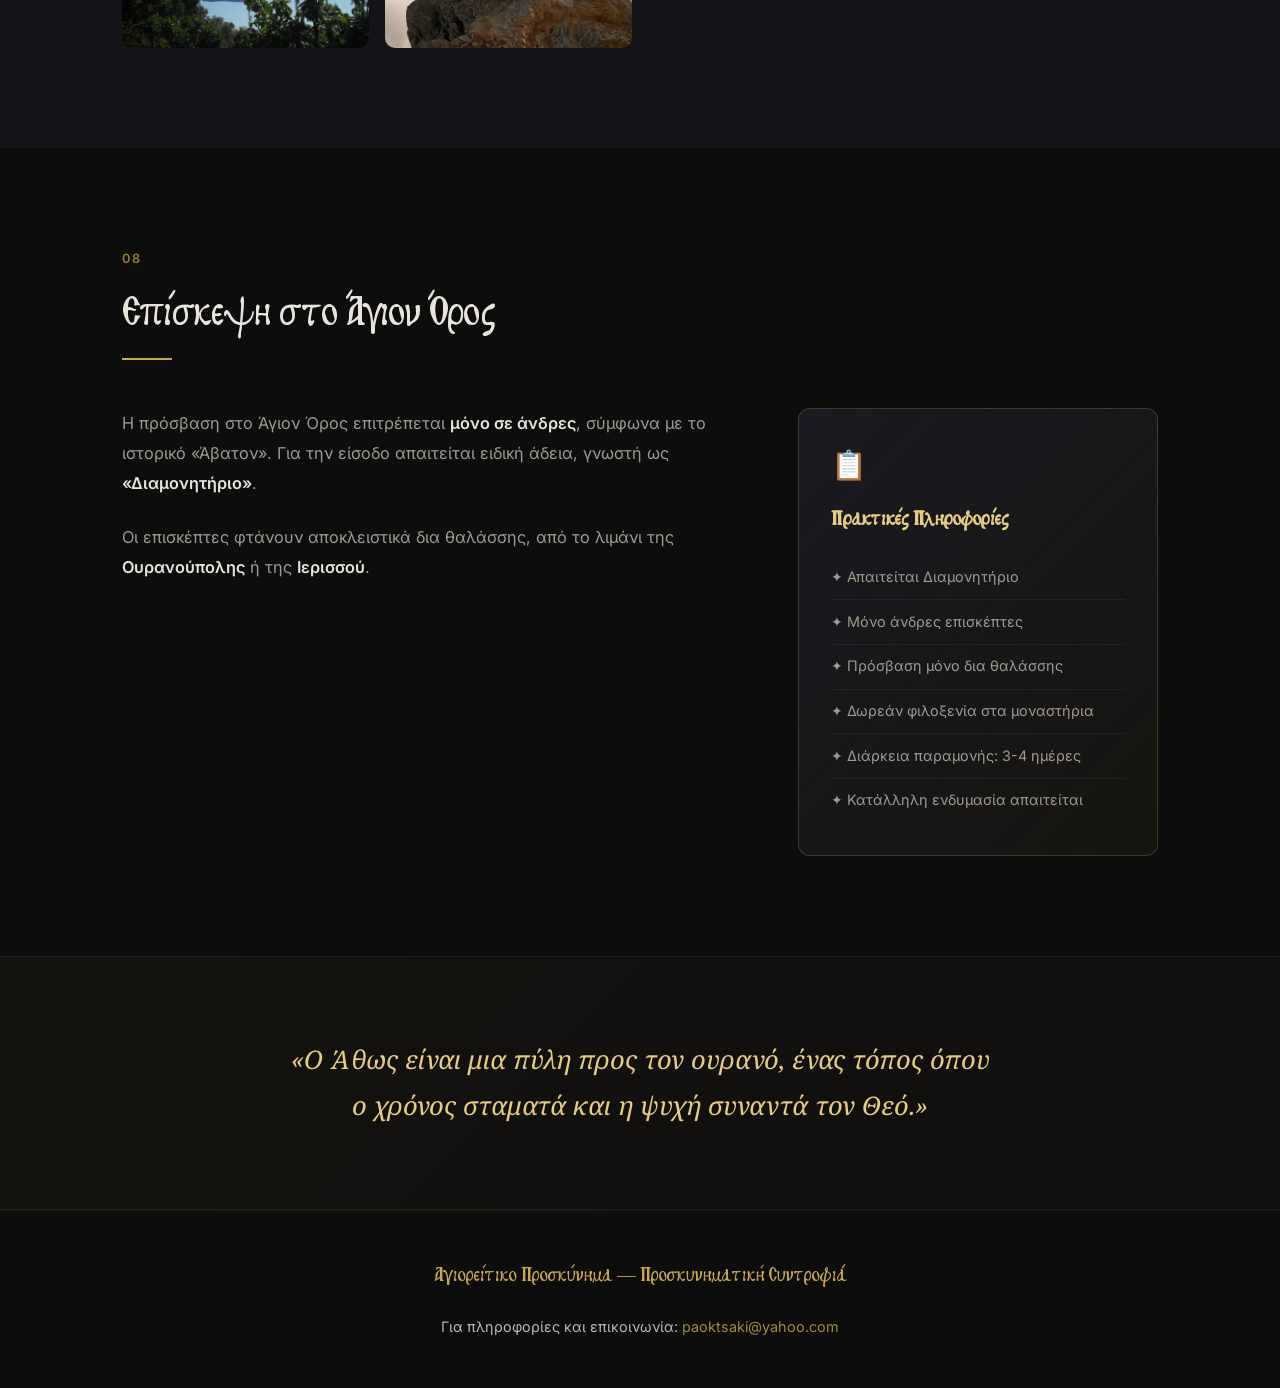
==== commit 59dd102b: "Remove Βηματάρισσα app and disable background music autoplay" ====
--- a/index.html
+++ b/index.html
@@ -640,19 +640,6 @@
                             </a>
                         </div>
                     </div>
-                    <!-- App 2: Vimatarissa -->
-                    <div class="app-card">
-                        <div class="app-card-icon">🙏</div>
-                        <h3>Βηματάρισσα</h3>
-                        <p>Εφαρμογή αφιερωμένη στην Παναγία τη Βηματάρισσα, με παρακλητικούς κανόνες και πνευματικό
-                            υλικό της Μονής Βατοπαιδίου.</p>
-                        <div class="app-links">
-                            <a href="https://play.google.com/store/apps/details?id=tv.pemptousia.vimatarissa"
-                                target="_blank" class="app-link-btn google-play">
-                                <span>Play Store</span>
-                            </a>
-                        </div>
-                    </div>
                 </div>
             </div>
         </section>
@@ -905,21 +892,7 @@
             }
         });
 
-        // Soft Autoplay: Play on first interaction with the document
-        const startAudio = () => {
-            if (bgMusic.paused) {
-                bgMusic.play().then(() => {
-                    updateMusicUI();
-                    document.removeEventListener('click', startAudio);
-                    document.removeEventListener('touchstart', startAudio);
-                }).catch(error => {
-                    console.log("Autoplay prevented:", error);
-                });
-            }
-        };
-
-        document.addEventListener('click', startAudio);
-        document.addEventListener('touchstart', startAudio);
+
     </script>
 
 </body>
